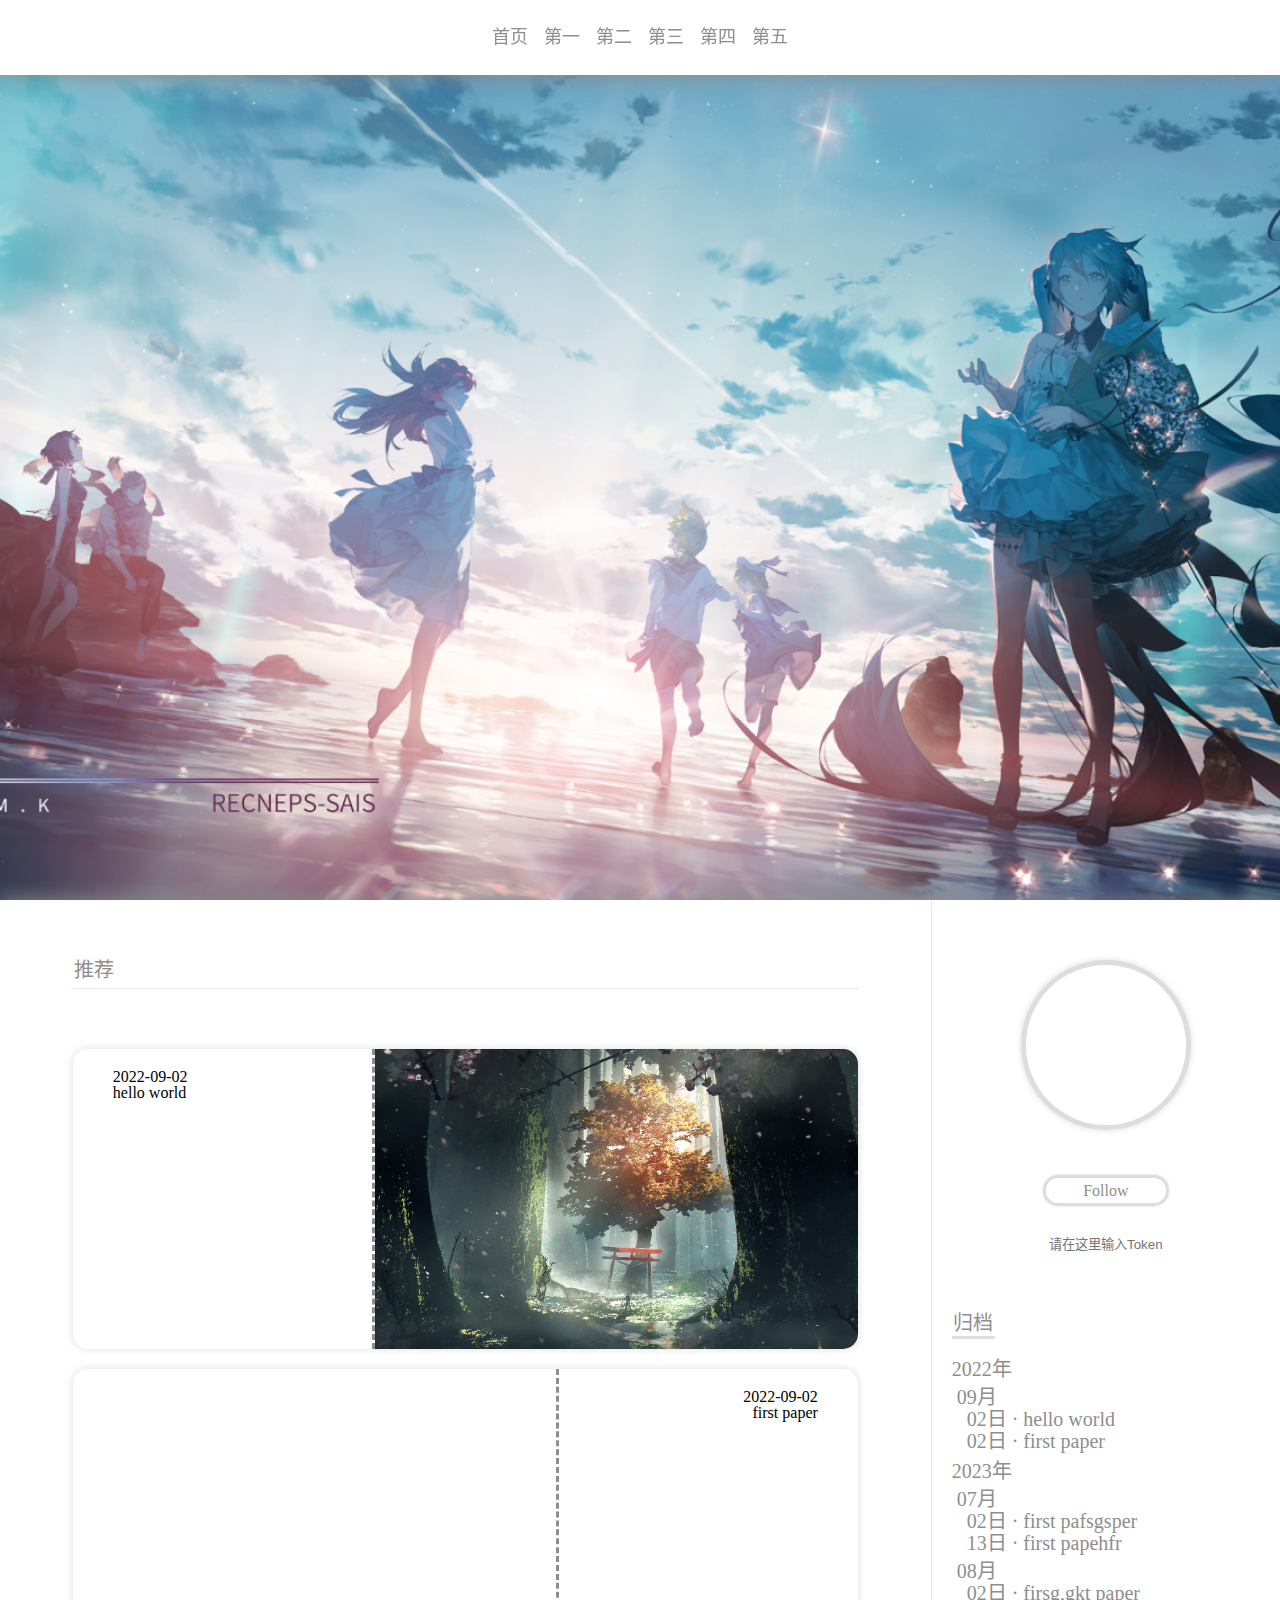
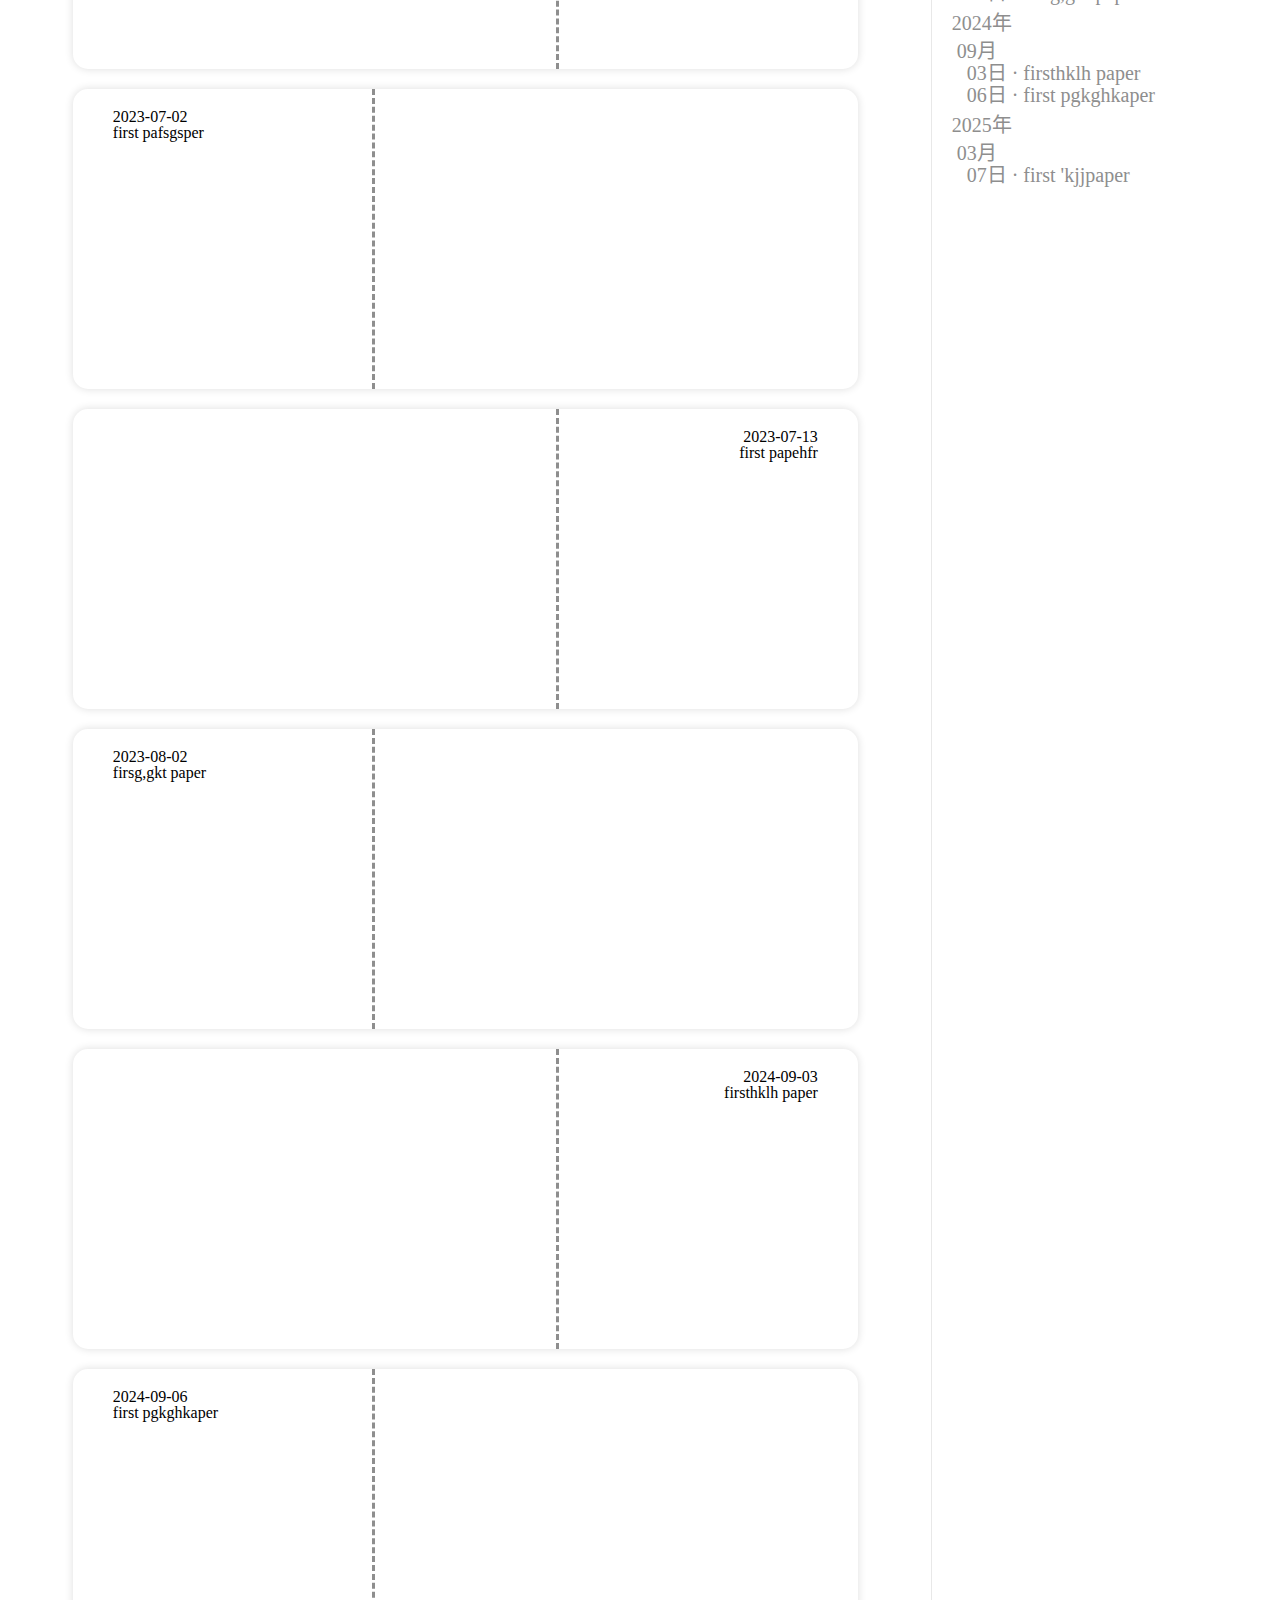
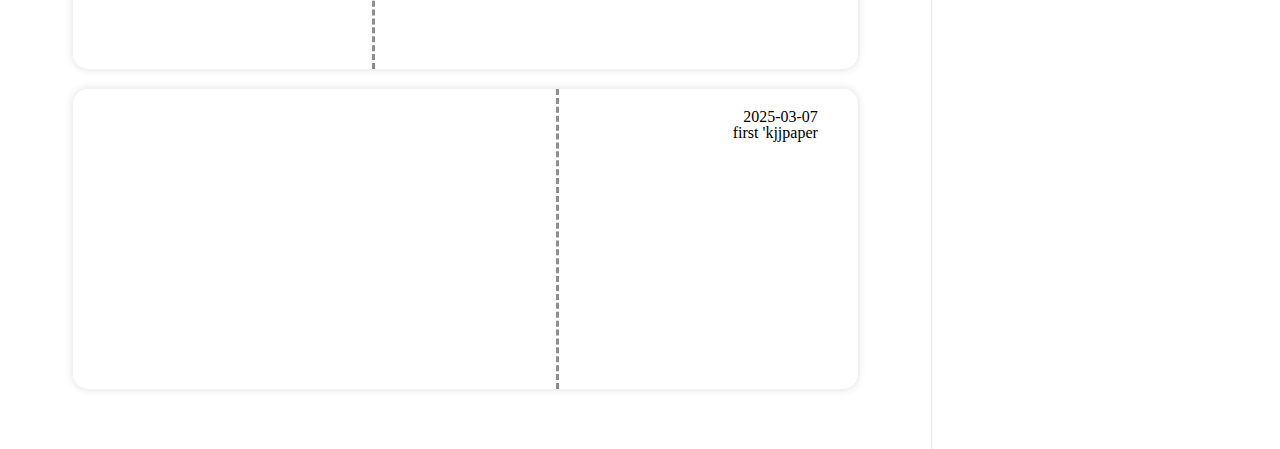
==== index.html @ 1058b824 "实现首页基础功能" ====
<!DOCTYPE html>
<html lang="zh-cn">
<head>
    <meta charset="UTF-8">
    <meta http-equiv="X-UA-Compatible" content="IE=edge">
    <meta name="viewport" content="width=device-width, initial-scale=1.0">
    <title></title>
    <script src="./js/vue.js" type="text/javascript" charset="utf-8"></script>
    <!-- <script src="./paper/index.json" type="text/javascript" charset="utf-8"></script> -->
    <!-- <script src="https://cdn.skypack.dev/-/@octokit/core@v4.0.5-DCTGyLHthf6deTvrXINL/dist=es2019,mode=raw/optimized/@octokit/core.js" type="text/javascript" charset="utf-8"></script> -->
    <script type="module" >
        import { Octokit, App } from "https://cdn.skypack.dev/octokit";
        // import indexJson from './paper/index.json';
    </script>
    <link rel="stylesheet" href="./css/index.css">
    <link rel="stylesheet" href="./css/reset.css">
    <script src="./js/index.js" type="text/javascript" charset="utf-8"></script>
</head>
<body>
    <header id="navigate">
        <!-- 导航栏 -->
        <nav id="nav-container">
            <ul id="nav-menu">
            </ul>
        </nav>
    </header>
    <div id="showcase">
    </div>
    <!-- <div id="app">{{ message }}</div> -->

    <!-- 需要一个显示最新的文章 -->
    <div id="primary">
        <div id="sidebar">
            <!-- 这边设置与博客相关 -->
            <div id="account">
                <div class="sidebar-avatar"></div>
                <div class="login"></div>
                <div class="follow">Follow</div>
                <input type="" class="token" placeholder="请在这里输入Token">
            </div>
            <!-- 需要一个归档功能 -->
            <div id="archive">
                <H4>归档</H4>
            </div>
        </div>
        <div id="main">
            <h4>推荐</h4>
            <!-- <div id="test"></div> -->
        </div>
        <!-- 需要每一篇一个div，其中包含头图、标题、摘要、发布时间、分类 -->
    </div>
</body>
<!-- <foot>
    <script src="./js/1.js" type="text/javascript" charset="utf-8"></script>
</foot> -->
</html>
---- css/index.css ----
#navigate{display:flex;justify-content:center;background-color:#fff;height:75px;width:100%;position:fixed;box-shadow:0 0 25px #898989;z-index:9999}#nav-container{height:100%}#nav-menu{display:flex;justify-content:center;height:100%}#nav-menu li{padding-left:8px;padding-right:8px}#nav-menu a{display:block;line-height:75px;text-decoration:none;color:#8e8e8e;font-size:18px}#showcase{width:100%;top:75px;background-image:url("../img/1.png");background-position:center;background-attachment:fixed;background-size:cover}#primary{display:flex;width:100%;flex-direction:row-reverse;position:relative;box-shadow:0 0 20px #898989}#sidebar{width:550px;border-left:1px #e8e8e8 solid;background-color:#fff;z-index:999}#account{display:flex;width:100%;padding-top:60px;padding-bottom:30px;flex-direction:column;align-items:center}#account .sidebar-avatar{width:160px;height:160px;border-radius:50%;border:5px #ddd solid;box-shadow:0 0 6px #ddd;background-size:cover}#account .token{margin:15px;width:200px;height:25px;padding-left:20px;padding-right:20px;text-align:center;border-radius:10px;border:none}#account .follow{margin-top:20px;margin-bottom:10px;width:120px;height:25px;text-align:center;line-height:25px;color:#8e8e8e;border:3px #ddd solid;border-radius:15px;box-shadow:0 0 3px #ddd}#account .login{height:25px;color:#8e8e8e;font-size:20px;line-height:25px;text-align:center}#test{height:2000px}#archive{width:auto;margin-left:20px;margin-right:20px}#archive h4{width:43px;height:23px;margin-top:10px;text-align:center;margin-bottom:20px;font-size:20px;color:#8e8e8e;border-bottom:3px #ddd solid}#archive .aYear{font-size:20px;color:#8e8e8e;margin-bottom:10px}#archive .aMonth{font-size:20px;margin-top:8px;padding-left:5px}#archive .aDay{margin-top:2px;padding-left:10px}#main{width:100%;height:100%;padding:60px;display:flex;align-items:center;flex-direction:column}#main h4{margin-bottom:40px;font-size:20px;color:#8e8e8e;text-align:left;width:785px;padding-bottom:8px;padding-left:3px;border-bottom:1px #e8e8e8 solid}#main .post{display:flex;height:300px;width:785px;border-radius:15px;box-shadow:0 0 8px #ddd;margin-top:20px}#main .post-thumb{width:485px;border-radius:15px 0 0 15px;background-position:center;background-size:cover}#main .post-content-wrap{width:300px;border-radius:0 15px 15px 0;text-align:right}#main .post-content{margin:20px 40px}#main .left{flex-direction:row}#main .left .post-content-wrap{border-left:3px #8e8e8e dashed}#main .right{flex-direction:row-reverse}#main .right .post-content{text-align:left}#main .right .post-content-wrap{border-radius:15px 0 0 15px;border-right:3px #8e8e8e dashed}#main .right .post-thumb{border-radius:0 15px 15px 0}/*# sourceMappingURL=./index.css.map */
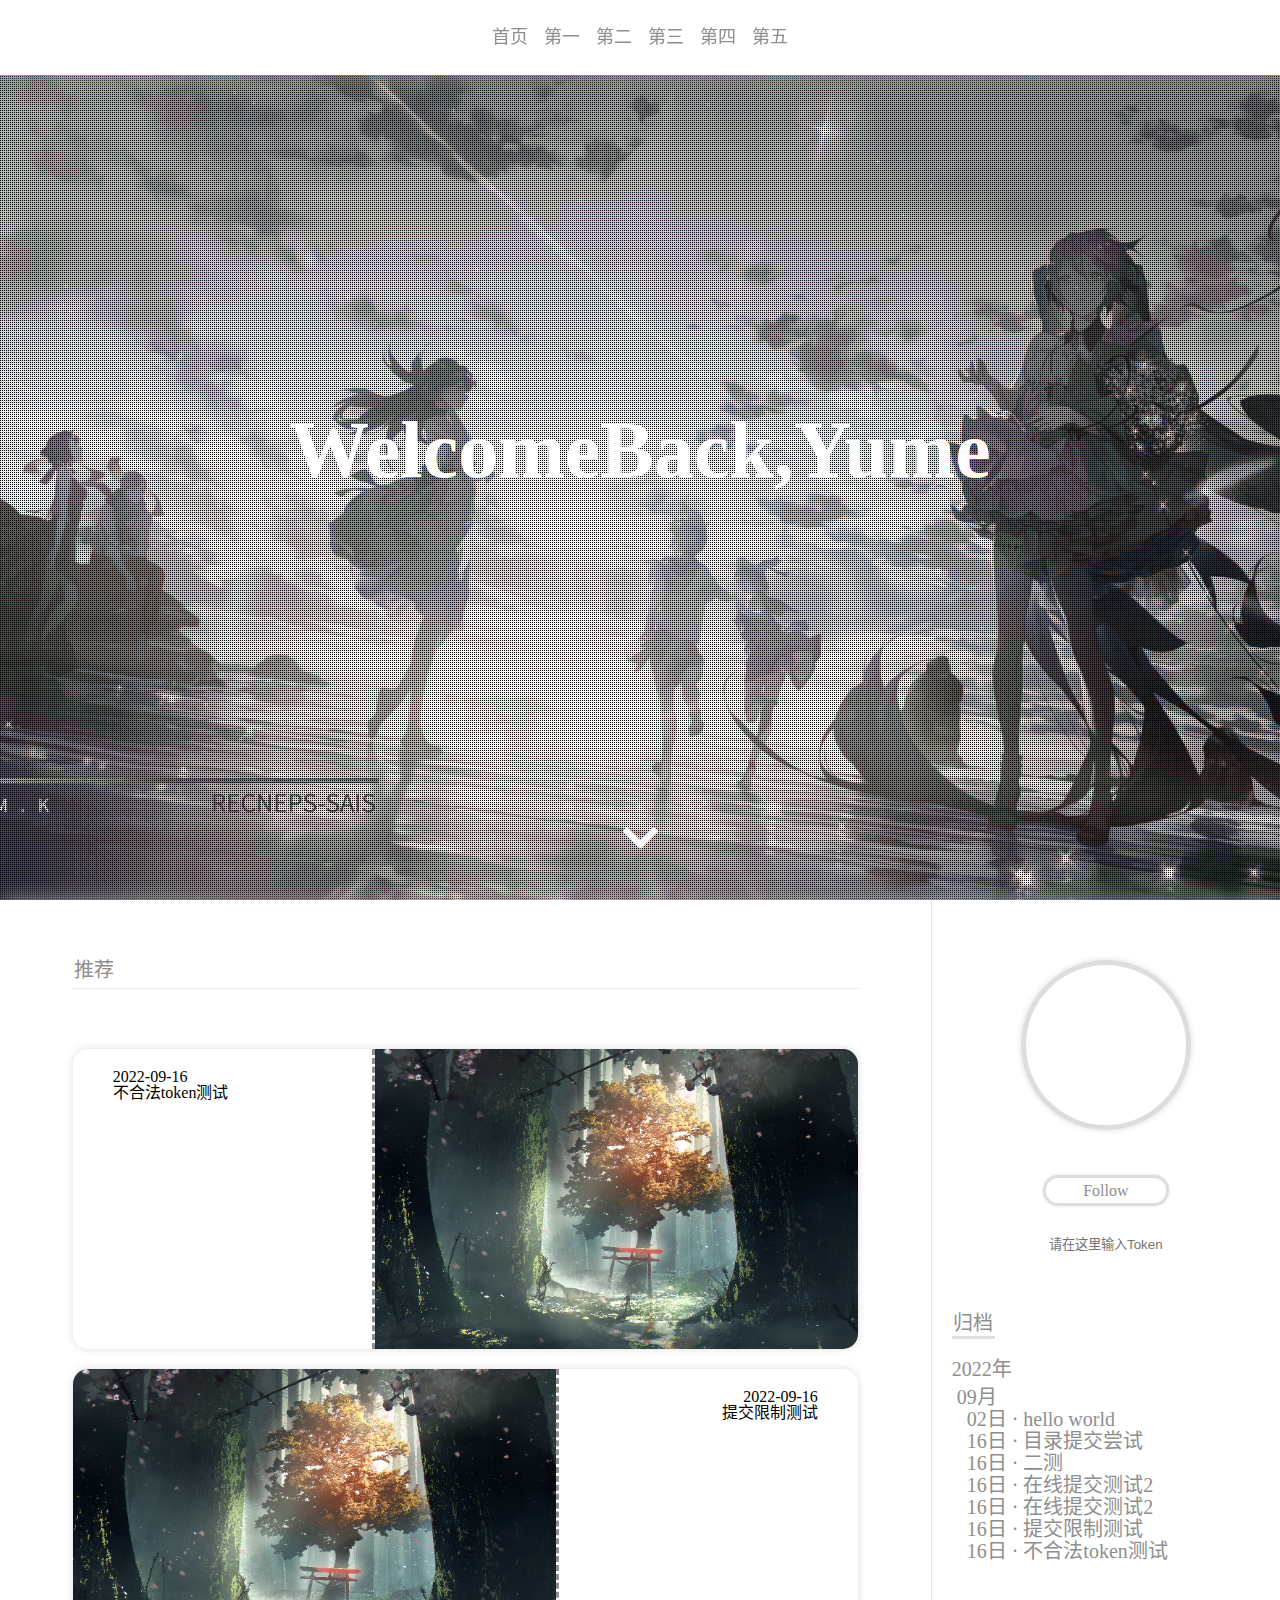
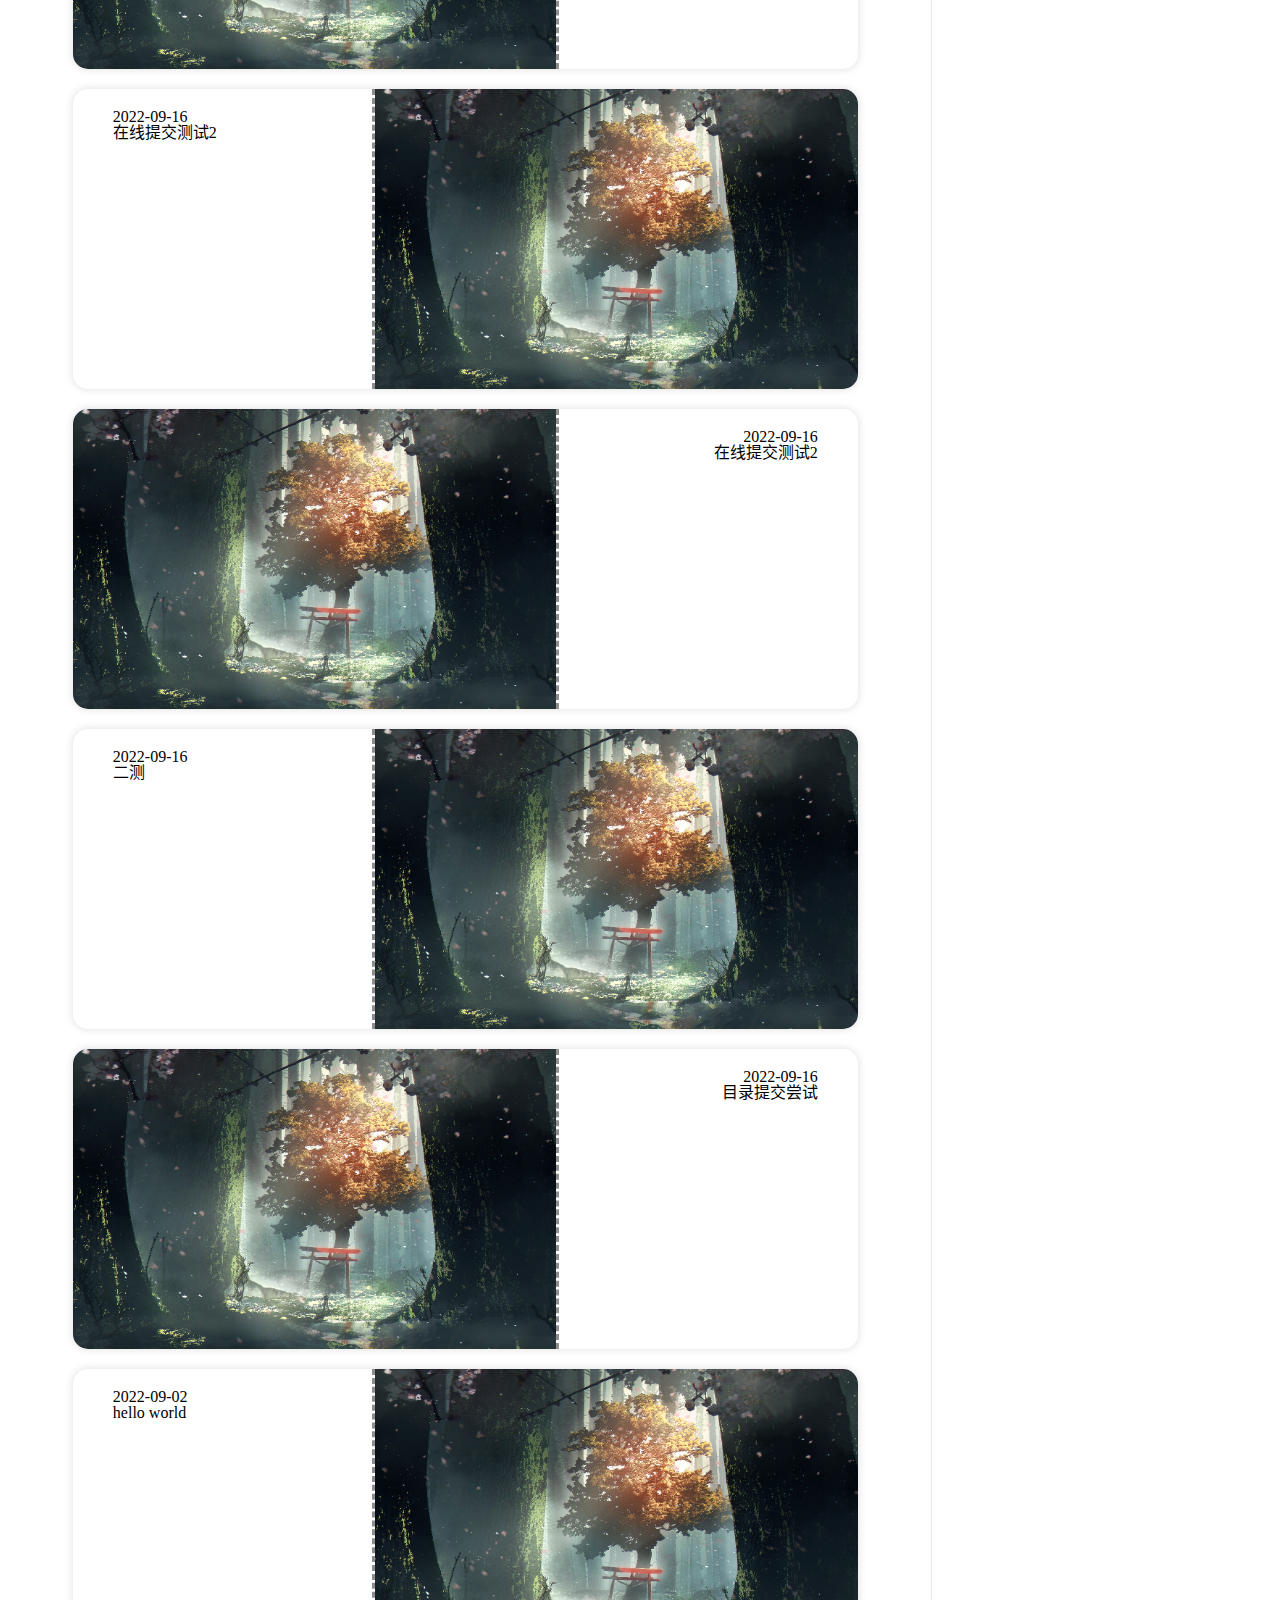
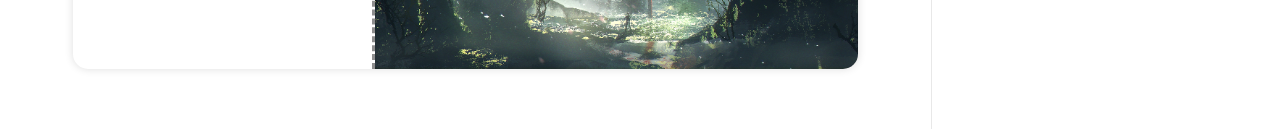
==== commit 3987236b: "对首页做出一些改动" ====
--- a/index.html
+++ b/index.html
@@ -8,10 +8,7 @@
     <script src="./js/vue.js" type="text/javascript" charset="utf-8"></script>
     <!-- <script src="./paper/index.json" type="text/javascript" charset="utf-8"></script> -->
     <!-- <script src="https://cdn.skypack.dev/-/@octokit/core@v4.0.5-DCTGyLHthf6deTvrXINL/dist=es2019,mode=raw/optimized/@octokit/core.js" type="text/javascript" charset="utf-8"></script> -->
-    <script type="module" >
-        import { Octokit, App } from "https://cdn.skypack.dev/octokit";
-        // import indexJson from './paper/index.json';
-    </script>
+    <link rel="stylesheet" href="./css/fa/css/all.min.css">
     <link rel="stylesheet" href="./css/index.css">
     <link rel="stylesheet" href="./css/reset.css">
     <script src="./js/index.js" type="text/javascript" charset="utf-8"></script>
@@ -25,6 +22,17 @@
         </nav>
     </header>
     <div id="showcase">
+        <div class="down">
+            <i class="fa fa-chevron-down"></i>
+        </div>
+        <div class="glass">
+            <div class="showcase-container">
+                <h1 id="welcome" data-text=""></h1>
+                <div id="info-container">
+
+                </div>
+            </div>
+        </div>
     </div>
     <!-- <div id="app">{{ message }}</div> -->
 
@@ -43,11 +51,13 @@
                 <H4>归档</H4>
             </div>
         </div>
-        <div id="main">
+        <div id="main-container">
             <h4>推荐</h4>
-            <!-- <div id="test"></div> -->
+            <div id="main">
+                <!-- <div id="test"></div> -->
+            </div>
+            <!-- 需要每一篇一个div，其中包含头图、标题、摘要、发布时间、分类 -->
         </div>
-        <!-- 需要每一篇一个div，其中包含头图、标题、摘要、发布时间、分类 -->
     </div>
 </body>
 <!-- <foot>
--- a/css/fa/css/all.min.css
+++ b/css/fa/css/all.min.css
@@ -0,0 +1,5 @@
+/*!
+ * Font Awesome Free 5.15.4 by @fontawesome - https://fontawesome.com
+ * License - https://fontawesome.com/license/free (Icons: CC BY 4.0, Fonts: SIL OFL 1.1, Code: MIT License)
+ */
+.fa,.fab,.fad,.fal,.far,.fas{-moz-osx-font-smoothing:grayscale;-webkit-font-smoothing:antialiased;display:inline-block;font-style:normal;font-variant:normal;text-rendering:auto;line-height:1}.fa-lg{font-size:1.33333em;line-height:.75em;vertical-align:-.0667em}.fa-xs{font-size:.75em}.fa-sm{font-size:.875em}.fa-1x{font-size:1em}.fa-2x{font-size:2em}.fa-3x{font-size:3em}.fa-4x{font-size:4em}.fa-5x{font-size:5em}.fa-6x{font-size:6em}.fa-7x{font-size:7em}.fa-8x{font-size:8em}.fa-9x{font-size:9em}.fa-10x{font-size:10em}.fa-fw{text-align:center;width:1.25em}.fa-ul{list-style-type:none;margin-left:2.5em;padding-left:0}.fa-ul>li{position:relative}.fa-li{left:-2em;position:absolute;text-align:center;width:2em;line-height:inherit}.fa-border{border:.08em solid #eee;border-radius:.1em;padding:.2em .25em .15em}.fa-pull-left{float:left}.fa-pull-right{float:right}.fa.fa-pull-left,.fab.fa-pull-left,.fal.fa-pull-left,.far.fa-pull-left,.fas.fa-pull-left{margin-right:.3em}.fa.fa-pull-right,.fab.fa-pull-right,.fal.fa-pull-right,.far.fa-pull-right,.fas.fa-pull-right{margin-left:.3em}.fa-spin{-webkit-animation:fa-spin 2s linear infinite;animation:fa-spin 2s linear infinite}.fa-pulse{-webkit-animation:fa-spin 1s steps(8) infinite;animation:fa-spin 1s steps(8) infinite}@-webkit-keyframes fa-spin{0%{-webkit-transform:rotate(0deg);transform:rotate(0deg)}to{-webkit-transform:rotate(1turn);transform:rotate(1turn)}}@keyframes fa-spin{0%{-webkit-transform:rotate(0deg);transform:rotate(0deg)}to{-webkit-transform:rotate(1turn);transform:rotate(1turn)}}.fa-rotate-90{-ms-filter:"progid:DXImageTransform.Microsoft.BasicImage(rotation=1)";-webkit-transform:rotate(90deg);transform:rotate(90deg)}.fa-rotate-180{-ms-filter:"progid:DXImageTransform.Microsoft.BasicImage(rotation=2)";-webkit-transform:rotate(180deg);transform:rotate(180deg)}.fa-rotate-270{-ms-filter:"progid:DXImageTransform.Microsoft.BasicImage(rotation=3)";-webkit-transform:rotate(270deg);transform:rotate(270deg)}.fa-flip-horizontal{-ms-filter:"progid:DXImageTransform.Microsoft.BasicImage(rotation=0, mirror=1)";-webkit-transform:scaleX(-1);transform:scaleX(-1)}.fa-flip-vertical{-webkit-transform:scaleY(-1);transform:scaleY(-1)}.fa-flip-both,.fa-flip-horizontal.fa-flip-vertical,.fa-flip-vertical{-ms-filter:"progid:DXImageTransform.Microsoft.BasicImage(rotation=2, mirror=1)"}.fa-flip-both,.fa-flip-horizontal.fa-flip-vertical{-webkit-transform:scale(-1);transform:scale(-1)}:root .fa-flip-both,:root .fa-flip-horizontal,:root .fa-flip-vertical,:root .fa-rotate-90,:root .fa-rotate-180,:root .fa-rotate-270{-webkit-filter:none;filter:none}.fa-stack{display:inline-block;height:2em;line-height:2em;position:relative;vertical-align:middle;width:2.5em}.fa-stack-1x,.fa-stack-2x{left:0;position:absolute;text-align:center;width:100%}.fa-stack-1x{line-height:inherit}.fa-stack-2x{font-size:2em}.fa-inverse{color:#fff}.fa-500px:before{content:"\f26e"}.fa-accessible-icon:before{content:"\f368"}.fa-accusoft:before{content:"\f369"}.fa-acquisitions-incorporated:before{content:"\f6af"}.fa-ad:before{content:"\f641"}.fa-address-book:before{content:"\f2b9"}.fa-address-card:before{content:"\f2bb"}.fa-adjust:before{content:"\f042"}.fa-adn:before{content:"\f170"}.fa-adversal:before{content:"\f36a"}.fa-affiliatetheme:before{content:"\f36b"}.fa-air-freshener:before{content:"\f5d0"}.fa-airbnb:before{content:"\f834"}.fa-algolia:before{content:"\f36c"}.fa-align-center:before{content:"\f037"}.fa-align-justify:before{content:"\f039"}.fa-align-left:before{content:"\f036"}.fa-align-right:before{content:"\f038"}.fa-alipay:before{content:"\f642"}.fa-allergies:before{content:"\f461"}.fa-amazon:before{content:"\f270"}.fa-amazon-pay:before{content:"\f42c"}.fa-ambulance:before{content:"\f0f9"}.fa-american-sign-language-interpreting:before{content:"\f2a3"}.fa-amilia:before{content:"\f36d"}.fa-anchor:before{content:"\f13d"}.fa-android:before{content:"\f17b"}.fa-angellist:before{content:"\f209"}.fa-angle-double-down:before{content:"\f103"}.fa-angle-double-left:before{content:"\f100"}.fa-angle-double-right:before{content:"\f101"}.fa-angle-double-up:before{content:"\f102"}.fa-angle-down:before{content:"\f107"}.fa-angle-left:before{content:"\f104"}.fa-angle-right:before{content:"\f105"}.fa-angle-up:before{content:"\f106"}.fa-angry:before{content:"\f556"}.fa-angrycreative:before{content:"\f36e"}.fa-angular:before{content:"\f420"}.fa-ankh:before{content:"\f644"}.fa-app-store:before{content:"\f36f"}.fa-app-store-ios:before{content:"\f370"}.fa-apper:before{content:"\f371"}.fa-apple:before{content:"\f179"}.fa-apple-alt:before{content:"\f5d1"}.fa-apple-pay:before{content:"\f415"}.fa-archive:before{content:"\f187"}.fa-archway:before{content:"\f557"}.fa-arrow-alt-circle-down:before{content:"\f358"}.fa-arrow-alt-circle-left:before{content:"\f359"}.fa-arrow-alt-circle-right:before{content:"\f35a"}.fa-arrow-alt-circle-up:before{content:"\f35b"}.fa-arrow-circle-down:before{content:"\f0ab"}.fa-arrow-circle-left:before{content:"\f0a8"}.fa-arrow-circle-right:before{content:"\f0a9"}.fa-arrow-circle-up:before{content:"\f0aa"}.fa-arrow-down:before{content:"\f063"}.fa-arrow-left:before{content:"\f060"}.fa-arrow-right:before{content:"\f061"}.fa-arrow-up:before{content:"\f062"}.fa-arrows-alt:before{content:"\f0b2"}.fa-arrows-alt-h:before{content:"\f337"}.fa-arrows-alt-v:before{content:"\f338"}.fa-artstation:before{content:"\f77a"}.fa-assistive-listening-systems:before{content:"\f2a2"}.fa-asterisk:before{content:"\f069"}.fa-asymmetrik:before{content:"\f372"}.fa-at:before{content:"\f1fa"}.fa-atlas:before{content:"\f558"}.fa-atlassian:before{content:"\f77b"}.fa-atom:before{content:"\f5d2"}.fa-audible:before{content:"\f373"}.fa-audio-description:before{content:"\f29e"}.fa-autoprefixer:before{content:"\f41c"}.fa-avianex:before{content:"\f374"}.fa-aviato:before{content:"\f421"}.fa-award:before{content:"\f559"}.fa-aws:before{content:"\f375"}.fa-baby:before{content:"\f77c"}.fa-baby-carriage:before{content:"\f77d"}.fa-backspace:before{content:"\f55a"}.fa-backward:before{content:"\f04a"}.fa-bacon:before{content:"\f7e5"}.fa-bacteria:before{content:"\e059"}.fa-bacterium:before{content:"\e05a"}.fa-bahai:before{content:"\f666"}.fa-balance-scale:before{content:"\f24e"}.fa-balance-scale-left:before{content:"\f515"}.fa-balance-scale-right:before{content:"\f516"}.fa-ban:before{content:"\f05e"}.fa-band-aid:before{content:"\f462"}.fa-bandcamp:before{content:"\f2d5"}.fa-barcode:before{content:"\f02a"}.fa-bars:before{content:"\f0c9"}.fa-baseball-ball:before{content:"\f433"}.fa-basketball-ball:before{content:"\f434"}.fa-bath:before{content:"\f2cd"}.fa-battery-empty:before{content:"\f244"}.fa-battery-full:before{content:"\f240"}.fa-battery-half:before{content:"\f242"}.fa-battery-quarter:before{content:"\f243"}.fa-battery-three-quarters:before{content:"\f241"}.fa-battle-net:before{content:"\f835"}.fa-bed:before{content:"\f236"}.fa-beer:before{content:"\f0fc"}.fa-behance:before{content:"\f1b4"}.fa-behance-square:before{content:"\f1b5"}.fa-bell:before{content:"\f0f3"}.fa-bell-slash:before{content:"\f1f6"}.fa-bezier-curve:before{content:"\f55b"}.fa-bible:before{content:"\f647"}.fa-bicycle:before{content:"\f206"}.fa-biking:before{content:"\f84a"}.fa-bimobject:before{content:"\f378"}.fa-binoculars:before{content:"\f1e5"}.fa-biohazard:before{content:"\f780"}.fa-birthday-cake:before{content:"\f1fd"}.fa-bitbucket:before{content:"\f171"}.fa-bitcoin:before{content:"\f379"}.fa-bity:before{content:"\f37a"}.fa-black-tie:before{content:"\f27e"}.fa-blackberry:before{content:"\f37b"}.fa-blender:before{content:"\f517"}.fa-blender-phone:before{content:"\f6b6"}.fa-blind:before{content:"\f29d"}.fa-blog:before{content:"\f781"}.fa-blogger:before{content:"\f37c"}.fa-blogger-b:before{content:"\f37d"}.fa-bluetooth:before{content:"\f293"}.fa-bluetooth-b:before{content:"\f294"}.fa-bold:before{content:"\f032"}.fa-bolt:before{content:"\f0e7"}.fa-bomb:before{content:"\f1e2"}.fa-bone:before{content:"\f5d7"}.fa-bong:before{content:"\f55c"}.fa-book:before{content:"\f02d"}.fa-book-dead:before{content:"\f6b7"}.fa-book-medical:before{content:"\f7e6"}.fa-book-open:before{content:"\f518"}.fa-book-reader:before{content:"\f5da"}.fa-bookmark:before{content:"\f02e"}.fa-bootstrap:before{content:"\f836"}.fa-border-all:before{content:"\f84c"}.fa-border-none:before{content:"\f850"}.fa-border-style:before{content:"\f853"}.fa-bowling-ball:before{content:"\f436"}.fa-box:before{content:"\f466"}.fa-box-open:before{content:"\f49e"}.fa-box-tissue:before{content:"\e05b"}.fa-boxes:before{content:"\f468"}.fa-braille:before{content:"\f2a1"}.fa-brain:before{content:"\f5dc"}.fa-bread-slice:before{content:"\f7ec"}.fa-briefcase:before{content:"\f0b1"}.fa-briefcase-medical:before{content:"\f469"}.fa-broadcast-tower:before{content:"\f519"}.fa-broom:before{content:"\f51a"}.fa-brush:before{content:"\f55d"}.fa-btc:before{content:"\f15a"}.fa-buffer:before{content:"\f837"}.fa-bug:before{content:"\f188"}.fa-building:before{content:"\f1ad"}.fa-bullhorn:before{content:"\f0a1"}.fa-bullseye:before{content:"\f140"}.fa-burn:before{content:"\f46a"}.fa-buromobelexperte:before{content:"\f37f"}.fa-bus:before{content:"\f207"}.fa-bus-alt:before{content:"\f55e"}.fa-business-time:before{content:"\f64a"}.fa-buy-n-large:before{content:"\f8a6"}.fa-buysellads:before{content:"\f20d"}.fa-calculator:before{content:"\f1ec"}.fa-calendar:before{content:"\f133"}.fa-calendar-alt:before{content:"\f073"}.fa-calendar-check:before{content:"\f274"}.fa-calendar-day:before{content:"\f783"}.fa-calendar-minus:before{content:"\f272"}.fa-calendar-plus:before{content:"\f271"}.fa-calendar-times:before{content:"\f273"}.fa-calendar-week:before{content:"\f784"}.fa-camera:before{content:"\f030"}.fa-camera-retro:before{content:"\f083"}.fa-campground:before{content:"\f6bb"}.fa-canadian-maple-leaf:before{content:"\f785"}.fa-candy-cane:before{content:"\f786"}.fa-cannabis:before{content:"\f55f"}.fa-capsules:before{content:"\f46b"}.fa-car:before{content:"\f1b9"}.fa-car-alt:before{content:"\f5de"}.fa-car-battery:before{content:"\f5df"}.fa-car-crash:before{content:"\f5e1"}.fa-car-side:before{content:"\f5e4"}.fa-caravan:before{content:"\f8ff"}.fa-caret-down:before{content:"\f0d7"}.fa-caret-left:before{content:"\f0d9"}.fa-caret-right:before{content:"\f0da"}.fa-caret-square-down:before{content:"\f150"}.fa-caret-square-left:before{content:"\f191"}.fa-caret-square-right:before{content:"\f152"}.fa-caret-square-up:before{content:"\f151"}.fa-caret-up:before{content:"\f0d8"}.fa-carrot:before{content:"\f787"}.fa-cart-arrow-down:before{content:"\f218"}.fa-cart-plus:before{content:"\f217"}.fa-cash-register:before{content:"\f788"}.fa-cat:before{content:"\f6be"}.fa-cc-amazon-pay:before{content:"\f42d"}.fa-cc-amex:before{content:"\f1f3"}.fa-cc-apple-pay:before{content:"\f416"}.fa-cc-diners-club:before{content:"\f24c"}.fa-cc-discover:before{content:"\f1f2"}.fa-cc-jcb:before{content:"\f24b"}.fa-cc-mastercard:before{content:"\f1f1"}.fa-cc-paypal:before{content:"\f1f4"}.fa-cc-stripe:before{content:"\f1f5"}.fa-cc-visa:before{content:"\f1f0"}.fa-centercode:before{content:"\f380"}.fa-centos:before{content:"\f789"}.fa-certificate:before{content:"\f0a3"}.fa-chair:before{content:"\f6c0"}.fa-chalkboard:before{content:"\f51b"}.fa-chalkboard-teacher:before{content:"\f51c"}.fa-charging-station:before{content:"\f5e7"}.fa-chart-area:before{content:"\f1fe"}.fa-chart-bar:before{content:"\f080"}.fa-chart-line:before{content:"\f201"}.fa-chart-pie:before{content:"\f200"}.fa-check:before{content:"\f00c"}.fa-check-circle:before{content:"\f058"}.fa-check-double:before{content:"\f560"}.fa-check-square:before{content:"\f14a"}.fa-cheese:before{content:"\f7ef"}.fa-chess:before{content:"\f439"}.fa-chess-bishop:before{content:"\f43a"}.fa-chess-board:before{content:"\f43c"}.fa-chess-king:before{content:"\f43f"}.fa-chess-knight:before{content:"\f441"}.fa-chess-pawn:before{content:"\f443"}.fa-chess-queen:before{content:"\f445"}.fa-chess-rook:before{content:"\f447"}.fa-chevron-circle-down:before{content:"\f13a"}.fa-chevron-circle-left:before{content:"\f137"}.fa-chevron-circle-right:before{content:"\f138"}.fa-chevron-circle-up:before{content:"\f139"}.fa-chevron-down:before{content:"\f078"}.fa-chevron-left:before{content:"\f053"}.fa-chevron-right:before{content:"\f054"}.fa-chevron-up:before{content:"\f077"}.fa-child:before{content:"\f1ae"}.fa-chrome:before{content:"\f268"}.fa-chromecast:before{content:"\f838"}.fa-church:before{content:"\f51d"}.fa-circle:before{content:"\f111"}.fa-circle-notch:before{content:"\f1ce"}.fa-city:before{content:"\f64f"}.fa-clinic-medical:before{content:"\f7f2"}.fa-clipboard:before{content:"\f328"}.fa-clipboard-check:before{content:"\f46c"}.fa-clipboard-list:before{content:"\f46d"}.fa-clock:before{content:"\f017"}.fa-clone:before{content:"\f24d"}.fa-closed-captioning:before{content:"\f20a"}.fa-cloud:before{content:"\f0c2"}.fa-cloud-download-alt:before{content:"\f381"}.fa-cloud-meatball:before{content:"\f73b"}.fa-cloud-moon:before{content:"\f6c3"}.fa-cloud-moon-rain:before{content:"\f73c"}.fa-cloud-rain:before{content:"\f73d"}.fa-cloud-showers-heavy:before{content:"\f740"}.fa-cloud-sun:before{content:"\f6c4"}.fa-cloud-sun-rain:before{content:"\f743"}.fa-cloud-upload-alt:before{content:"\f382"}.fa-cloudflare:before{content:"\e07d"}.fa-cloudscale:before{content:"\f383"}.fa-cloudsmith:before{content:"\f384"}.fa-cloudversify:before{content:"\f385"}.fa-cocktail:before{content:"\f561"}.fa-code:before{content:"\f121"}.fa-code-branch:before{content:"\f126"}.fa-codepen:before{content:"\f1cb"}.fa-codiepie:before{content:"\f284"}.fa-coffee:before{content:"\f0f4"}.fa-cog:before{content:"\f013"}.fa-cogs:before{content:"\f085"}.fa-coins:before{content:"\f51e"}.fa-columns:before{content:"\f0db"}.fa-comment:before{content:"\f075"}.fa-comment-alt:before{content:"\f27a"}.fa-comment-dollar:before{content:"\f651"}.fa-comment-dots:before{content:"\f4ad"}.fa-comment-medical:before{content:"\f7f5"}.fa-comment-slash:before{content:"\f4b3"}.fa-comments:before{content:"\f086"}.fa-comments-dollar:before{content:"\f653"}.fa-compact-disc:before{content:"\f51f"}.fa-compass:before{content:"\f14e"}.fa-compress:before{content:"\f066"}.fa-compress-alt:before{content:"\f422"}.fa-compress-arrows-alt:before{content:"\f78c"}.fa-concierge-bell:before{content:"\f562"}.fa-confluence:before{content:"\f78d"}.fa-connectdevelop:before{content:"\f20e"}.fa-contao:before{content:"\f26d"}.fa-cookie:before{content:"\f563"}.fa-cookie-bite:before{content:"\f564"}.fa-copy:before{content:"\f0c5"}.fa-copyright:before{content:"\f1f9"}.fa-cotton-bureau:before{content:"\f89e"}.fa-couch:before{content:"\f4b8"}.fa-cpanel:before{content:"\f388"}.fa-creative-commons:before{content:"\f25e"}.fa-creative-commons-by:before{content:"\f4e7"}.fa-creative-commons-nc:before{content:"\f4e8"}.fa-creative-commons-nc-eu:before{content:"\f4e9"}.fa-creative-commons-nc-jp:before{content:"\f4ea"}.fa-creative-commons-nd:before{content:"\f4eb"}.fa-creative-commons-pd:before{content:"\f4ec"}.fa-creative-commons-pd-alt:before{content:"\f4ed"}.fa-creative-commons-remix:before{content:"\f4ee"}.fa-creative-commons-sa:before{content:"\f4ef"}.fa-creative-commons-sampling:before{content:"\f4f0"}.fa-creative-commons-sampling-plus:before{content:"\f4f1"}.fa-creative-commons-share:before{content:"\f4f2"}.fa-creative-commons-zero:before{content:"\f4f3"}.fa-credit-card:before{content:"\f09d"}.fa-critical-role:before{content:"\f6c9"}.fa-crop:before{content:"\f125"}.fa-crop-alt:before{content:"\f565"}.fa-cross:before{content:"\f654"}.fa-crosshairs:before{content:"\f05b"}.fa-crow:before{content:"\f520"}.fa-crown:before{content:"\f521"}.fa-crutch:before{content:"\f7f7"}.fa-css3:before{content:"\f13c"}.fa-css3-alt:before{content:"\f38b"}.fa-cube:before{content:"\f1b2"}.fa-cubes:before{content:"\f1b3"}.fa-cut:before{content:"\f0c4"}.fa-cuttlefish:before{content:"\f38c"}.fa-d-and-d:before{content:"\f38d"}.fa-d-and-d-beyond:before{content:"\f6ca"}.fa-dailymotion:before{content:"\e052"}.fa-dashcube:before{content:"\f210"}.fa-database:before{content:"\f1c0"}.fa-deaf:before{content:"\f2a4"}.fa-deezer:before{content:"\e077"}.fa-delicious:before{content:"\f1a5"}.fa-democrat:before{content:"\f747"}.fa-deploydog:before{content:"\f38e"}.fa-deskpro:before{content:"\f38f"}.fa-desktop:before{content:"\f108"}.fa-dev:before{content:"\f6cc"}.fa-deviantart:before{content:"\f1bd"}.fa-dharmachakra:before{content:"\f655"}.fa-dhl:before{content:"\f790"}.fa-diagnoses:before{content:"\f470"}.fa-diaspora:before{content:"\f791"}.fa-dice:before{content:"\f522"}.fa-dice-d20:before{content:"\f6cf"}.fa-dice-d6:before{content:"\f6d1"}.fa-dice-five:before{content:"\f523"}.fa-dice-four:before{content:"\f524"}.fa-dice-one:before{content:"\f525"}.fa-dice-six:before{content:"\f526"}.fa-dice-three:before{content:"\f527"}.fa-dice-two:before{content:"\f528"}.fa-digg:before{content:"\f1a6"}.fa-digital-ocean:before{content:"\f391"}.fa-digital-tachograph:before{content:"\f566"}.fa-directions:before{content:"\f5eb"}.fa-discord:before{content:"\f392"}.fa-discourse:before{content:"\f393"}.fa-disease:before{content:"\f7fa"}.fa-divide:before{content:"\f529"}.fa-dizzy:before{content:"\f567"}.fa-dna:before{content:"\f471"}.fa-dochub:before{content:"\f394"}.fa-docker:before{content:"\f395"}.fa-dog:before{content:"\f6d3"}.fa-dollar-sign:before{content:"\f155"}.fa-dolly:before{content:"\f472"}.fa-dolly-flatbed:before{content:"\f474"}.fa-donate:before{content:"\f4b9"}.fa-door-closed:before{content:"\f52a"}.fa-door-open:before{content:"\f52b"}.fa-dot-circle:before{content:"\f192"}.fa-dove:before{content:"\f4ba"}.fa-download:before{content:"\f019"}.fa-draft2digital:before{content:"\f396"}.fa-drafting-compass:before{content:"\f568"}.fa-dragon:before{content:"\f6d5"}.fa-draw-polygon:before{content:"\f5ee"}.fa-dribbble:before{content:"\f17d"}.fa-dribbble-square:before{content:"\f397"}.fa-dropbox:before{content:"\f16b"}.fa-drum:before{content:"\f569"}.fa-drum-steelpan:before{content:"\f56a"}.fa-drumstick-bite:before{content:"\f6d7"}.fa-drupal:before{content:"\f1a9"}.fa-dumbbell:before{content:"\f44b"}.fa-dumpster:before{content:"\f793"}.fa-dumpster-fire:before{content:"\f794"}.fa-dungeon:before{content:"\f6d9"}.fa-dyalog:before{content:"\f399"}.fa-earlybirds:before{content:"\f39a"}.fa-ebay:before{content:"\f4f4"}.fa-edge:before{content:"\f282"}.fa-edge-legacy:before{content:"\e078"}.fa-edit:before{content:"\f044"}.fa-egg:before{content:"\f7fb"}.fa-eject:before{content:"\f052"}.fa-elementor:before{content:"\f430"}.fa-ellipsis-h:before{content:"\f141"}.fa-ellipsis-v:before{content:"\f142"}.fa-ello:before{content:"\f5f1"}.fa-ember:before{content:"\f423"}.fa-empire:before{content:"\f1d1"}.fa-envelope:before{content:"\f0e0"}.fa-envelope-open:before{content:"\f2b6"}.fa-envelope-open-text:before{content:"\f658"}.fa-envelope-square:before{content:"\f199"}.fa-envira:before{content:"\f299"}.fa-equals:before{content:"\f52c"}.fa-eraser:before{content:"\f12d"}.fa-erlang:before{content:"\f39d"}.fa-ethereum:before{content:"\f42e"}.fa-ethernet:before{content:"\f796"}.fa-etsy:before{content:"\f2d7"}.fa-euro-sign:before{content:"\f153"}.fa-evernote:before{content:"\f839"}.fa-exchange-alt:before{content:"\f362"}.fa-exclamation:before{content:"\f12a"}.fa-exclamation-circle:before{content:"\f06a"}.fa-exclamation-triangle:before{content:"\f071"}.fa-expand:before{content:"\f065"}.fa-expand-alt:before{content:"\f424"}.fa-expand-arrows-alt:before{content:"\f31e"}.fa-expeditedssl:before{content:"\f23e"}.fa-external-link-alt:before{content:"\f35d"}.fa-external-link-square-alt:before{content:"\f360"}.fa-eye:before{content:"\f06e"}.fa-eye-dropper:before{content:"\f1fb"}.fa-eye-slash:before{content:"\f070"}.fa-facebook:before{content:"\f09a"}.fa-facebook-f:before{content:"\f39e"}.fa-facebook-messenger:before{content:"\f39f"}.fa-facebook-square:before{content:"\f082"}.fa-fan:before{content:"\f863"}.fa-fantasy-flight-games:before{content:"\f6dc"}.fa-fast-backward:before{content:"\f049"}.fa-fast-forward:before{content:"\f050"}.fa-faucet:before{content:"\e005"}.fa-fax:before{content:"\f1ac"}.fa-feather:before{content:"\f52d"}.fa-feather-alt:before{content:"\f56b"}.fa-fedex:before{content:"\f797"}.fa-fedora:before{content:"\f798"}.fa-female:before{content:"\f182"}.fa-fighter-jet:before{content:"\f0fb"}.fa-figma:before{content:"\f799"}.fa-file:before{content:"\f15b"}.fa-file-alt:before{content:"\f15c"}.fa-file-archive:before{content:"\f1c6"}.fa-file-audio:before{content:"\f1c7"}.fa-file-code:before{content:"\f1c9"}.fa-file-contract:before{content:"\f56c"}.fa-file-csv:before{content:"\f6dd"}.fa-file-download:before{content:"\f56d"}.fa-file-excel:before{content:"\f1c3"}.fa-file-export:before{content:"\f56e"}.fa-file-image:before{content:"\f1c5"}.fa-file-import:before{content:"\f56f"}.fa-file-invoice:before{content:"\f570"}.fa-file-invoice-dollar:before{content:"\f571"}.fa-file-medical:before{content:"\f477"}.fa-file-medical-alt:before{content:"\f478"}.fa-file-pdf:before{content:"\f1c1"}.fa-file-powerpoint:before{content:"\f1c4"}.fa-file-prescription:before{content:"\f572"}.fa-file-signature:before{content:"\f573"}.fa-file-upload:before{content:"\f574"}.fa-file-video:before{content:"\f1c8"}.fa-file-word:before{content:"\f1c2"}.fa-fill:before{content:"\f575"}.fa-fill-drip:before{content:"\f576"}.fa-film:before{content:"\f008"}.fa-filter:before{content:"\f0b0"}.fa-fingerprint:before{content:"\f577"}.fa-fire:before{content:"\f06d"}.fa-fire-alt:before{content:"\f7e4"}.fa-fire-extinguisher:before{content:"\f134"}.fa-firefox:before{content:"\f269"}.fa-firefox-browser:before{content:"\e007"}.fa-first-aid:before{content:"\f479"}.fa-first-order:before{content:"\f2b0"}.fa-first-order-alt:before{content:"\f50a"}.fa-firstdraft:before{content:"\f3a1"}.fa-fish:before{content:"\f578"}.fa-fist-raised:before{content:"\f6de"}.fa-flag:before{content:"\f024"}.fa-flag-checkered:before{content:"\f11e"}.fa-flag-usa:before{content:"\f74d"}.fa-flask:before{content:"\f0c3"}.fa-flickr:before{content:"\f16e"}.fa-flipboard:before{content:"\f44d"}.fa-flushed:before{content:"\f579"}.fa-fly:before{content:"\f417"}.fa-folder:before{content:"\f07b"}.fa-folder-minus:before{content:"\f65d"}.fa-folder-open:before{content:"\f07c"}.fa-folder-plus:before{content:"\f65e"}.fa-font:before{content:"\f031"}.fa-font-awesome:before{content:"\f2b4"}.fa-font-awesome-alt:before{content:"\f35c"}.fa-font-awesome-flag:before{content:"\f425"}.fa-font-awesome-logo-full:before{content:"\f4e6"}.fa-fonticons:before{content:"\f280"}.fa-fonticons-fi:before{content:"\f3a2"}.fa-football-ball:before{content:"\f44e"}.fa-fort-awesome:before{content:"\f286"}.fa-fort-awesome-alt:before{content:"\f3a3"}.fa-forumbee:before{content:"\f211"}.fa-forward:before{content:"\f04e"}.fa-foursquare:before{content:"\f180"}.fa-free-code-camp:before{content:"\f2c5"}.fa-freebsd:before{content:"\f3a4"}.fa-frog:before{content:"\f52e"}.fa-frown:before{content:"\f119"}.fa-frown-open:before{content:"\f57a"}.fa-fulcrum:before{content:"\f50b"}.fa-funnel-dollar:before{content:"\f662"}.fa-futbol:before{content:"\f1e3"}.fa-galactic-republic:before{content:"\f50c"}.fa-galactic-senate:before{content:"\f50d"}.fa-gamepad:before{content:"\f11b"}.fa-gas-pump:before{content:"\f52f"}.fa-gavel:before{content:"\f0e3"}.fa-gem:before{content:"\f3a5"}.fa-genderless:before{content:"\f22d"}.fa-get-pocket:before{content:"\f265"}.fa-gg:before{content:"\f260"}.fa-gg-circle:before{content:"\f261"}.fa-ghost:before{content:"\f6e2"}.fa-gift:before{content:"\f06b"}.fa-gifts:before{content:"\f79c"}.fa-git:before{content:"\f1d3"}.fa-git-alt:before{content:"\f841"}.fa-git-square:before{content:"\f1d2"}.fa-github:before{content:"\f09b"}.fa-github-alt:before{content:"\f113"}.fa-github-square:before{content:"\f092"}.fa-gitkraken:before{content:"\f3a6"}.fa-gitlab:before{content:"\f296"}.fa-gitter:before{content:"\f426"}.fa-glass-cheers:before{content:"\f79f"}.fa-glass-martini:before{content:"\f000"}.fa-glass-martini-alt:before{content:"\f57b"}.fa-glass-whiskey:before{content:"\f7a0"}.fa-glasses:before{content:"\f530"}.fa-glide:before{content:"\f2a5"}.fa-glide-g:before{content:"\f2a6"}.fa-globe:before{content:"\f0ac"}.fa-globe-africa:before{content:"\f57c"}.fa-globe-americas:before{content:"\f57d"}.fa-globe-asia:before{content:"\f57e"}.fa-globe-europe:before{content:"\f7a2"}.fa-gofore:before{content:"\f3a7"}.fa-golf-ball:before{content:"\f450"}.fa-goodreads:before{content:"\f3a8"}.fa-goodreads-g:before{content:"\f3a9"}.fa-google:before{content:"\f1a0"}.fa-google-drive:before{content:"\f3aa"}.fa-google-pay:before{content:"\e079"}.fa-google-play:before{content:"\f3ab"}.fa-google-plus:before{content:"\f2b3"}.fa-google-plus-g:before{content:"\f0d5"}.fa-google-plus-square:before{content:"\f0d4"}.fa-google-wallet:before{content:"\f1ee"}.fa-gopuram:before{content:"\f664"}.fa-graduation-cap:before{content:"\f19d"}.fa-gratipay:before{content:"\f184"}.fa-grav:before{content:"\f2d6"}.fa-greater-than:before{content:"\f531"}.fa-greater-than-equal:before{content:"\f532"}.fa-grimace:before{content:"\f57f"}.fa-grin:before{content:"\f580"}.fa-grin-alt:before{content:"\f581"}.fa-grin-beam:before{content:"\f582"}.fa-grin-beam-sweat:before{content:"\f583"}.fa-grin-hearts:before{content:"\f584"}.fa-grin-squint:before{content:"\f585"}.fa-grin-squint-tears:before{content:"\f586"}.fa-grin-stars:before{content:"\f587"}.fa-grin-tears:before{content:"\f588"}.fa-grin-tongue:before{content:"\f589"}.fa-grin-tongue-squint:before{content:"\f58a"}.fa-grin-tongue-wink:before{content:"\f58b"}.fa-grin-wink:before{content:"\f58c"}.fa-grip-horizontal:before{content:"\f58d"}.fa-grip-lines:before{content:"\f7a4"}.fa-grip-lines-vertical:before{content:"\f7a5"}.fa-grip-vertical:before{content:"\f58e"}.fa-gripfire:before{content:"\f3ac"}.fa-grunt:before{content:"\f3ad"}.fa-guilded:before{content:"\e07e"}.fa-guitar:before{content:"\f7a6"}.fa-gulp:before{content:"\f3ae"}.fa-h-square:before{content:"\f0fd"}.fa-hacker-news:before{content:"\f1d4"}.fa-hacker-news-square:before{content:"\f3af"}.fa-hackerrank:before{content:"\f5f7"}.fa-hamburger:before{content:"\f805"}.fa-hammer:before{content:"\f6e3"}.fa-hamsa:before{content:"\f665"}.fa-hand-holding:before{content:"\f4bd"}.fa-hand-holding-heart:before{content:"\f4be"}.fa-hand-holding-medical:before{content:"\e05c"}.fa-hand-holding-usd:before{content:"\f4c0"}.fa-hand-holding-water:before{content:"\f4c1"}.fa-hand-lizard:before{content:"\f258"}.fa-hand-middle-finger:before{content:"\f806"}.fa-hand-paper:before{content:"\f256"}.fa-hand-peace:before{content:"\f25b"}.fa-hand-point-down:before{content:"\f0a7"}.fa-hand-point-left:before{content:"\f0a5"}.fa-hand-point-right:before{content:"\f0a4"}.fa-hand-point-up:before{content:"\f0a6"}.fa-hand-pointer:before{content:"\f25a"}.fa-hand-rock:before{content:"\f255"}.fa-hand-scissors:before{content:"\f257"}.fa-hand-sparkles:before{content:"\e05d"}.fa-hand-spock:before{content:"\f259"}.fa-hands:before{content:"\f4c2"}.fa-hands-helping:before{content:"\f4c4"}.fa-hands-wash:before{content:"\e05e"}.fa-handshake:before{content:"\f2b5"}.fa-handshake-alt-slash:before{content:"\e05f"}.fa-handshake-slash:before{content:"\e060"}.fa-hanukiah:before{content:"\f6e6"}.fa-hard-hat:before{content:"\f807"}.fa-hashtag:before{content:"\f292"}.fa-hat-cowboy:before{content:"\f8c0"}.fa-hat-cowboy-side:before{content:"\f8c1"}.fa-hat-wizard:before{content:"\f6e8"}.fa-hdd:before{content:"\f0a0"}.fa-head-side-cough:before{content:"\e061"}.fa-head-side-cough-slash:before{content:"\e062"}.fa-head-side-mask:before{content:"\e063"}.fa-head-side-virus:before{content:"\e064"}.fa-heading:before{content:"\f1dc"}.fa-headphones:before{content:"\f025"}.fa-headphones-alt:before{content:"\f58f"}.fa-headset:before{content:"\f590"}.fa-heart:before{content:"\f004"}.fa-heart-broken:before{content:"\f7a9"}.fa-heartbeat:before{content:"\f21e"}.fa-helicopter:before{content:"\f533"}.fa-highlighter:before{content:"\f591"}.fa-hiking:before{content:"\f6ec"}.fa-hippo:before{content:"\f6ed"}.fa-hips:before{content:"\f452"}.fa-hire-a-helper:before{content:"\f3b0"}.fa-history:before{content:"\f1da"}.fa-hive:before{content:"\e07f"}.fa-hockey-puck:before{content:"\f453"}.fa-holly-berry:before{content:"\f7aa"}.fa-home:before{content:"\f015"}.fa-hooli:before{content:"\f427"}.fa-hornbill:before{content:"\f592"}.fa-horse:before{content:"\f6f0"}.fa-horse-head:before{content:"\f7ab"}.fa-hospital:before{content:"\f0f8"}.fa-hospital-alt:before{content:"\f47d"}.fa-hospital-symbol:before{content:"\f47e"}.fa-hospital-user:before{content:"\f80d"}.fa-hot-tub:before{content:"\f593"}.fa-hotdog:before{content:"\f80f"}.fa-hotel:before{content:"\f594"}.fa-hotjar:before{content:"\f3b1"}.fa-hourglass:before{content:"\f254"}.fa-hourglass-end:before{content:"\f253"}.fa-hourglass-half:before{content:"\f252"}.fa-hourglass-start:before{content:"\f251"}.fa-house-damage:before{content:"\f6f1"}.fa-house-user:before{content:"\e065"}.fa-houzz:before{content:"\f27c"}.fa-hryvnia:before{content:"\f6f2"}.fa-html5:before{content:"\f13b"}.fa-hubspot:before{content:"\f3b2"}.fa-i-cursor:before{content:"\f246"}.fa-ice-cream:before{content:"\f810"}.fa-icicles:before{content:"\f7ad"}.fa-icons:before{content:"\f86d"}.fa-id-badge:before{content:"\f2c1"}.fa-id-card:before{content:"\f2c2"}.fa-id-card-alt:before{content:"\f47f"}.fa-ideal:before{content:"\e013"}.fa-igloo:before{content:"\f7ae"}.fa-image:before{content:"\f03e"}.fa-images:before{content:"\f302"}.fa-imdb:before{content:"\f2d8"}.fa-inbox:before{content:"\f01c"}.fa-indent:before{content:"\f03c"}.fa-industry:before{content:"\f275"}.fa-infinity:before{content:"\f534"}.fa-info:before{content:"\f129"}.fa-info-circle:before{content:"\f05a"}.fa-innosoft:before{content:"\e080"}.fa-instagram:before{content:"\f16d"}.fa-instagram-square:before{content:"\e055"}.fa-instalod:before{content:"\e081"}.fa-intercom:before{content:"\f7af"}.fa-internet-explorer:before{content:"\f26b"}.fa-invision:before{content:"\f7b0"}.fa-ioxhost:before{content:"\f208"}.fa-italic:before{content:"\f033"}.fa-itch-io:before{content:"\f83a"}.fa-itunes:before{content:"\f3b4"}.fa-itunes-note:before{content:"\f3b5"}.fa-java:before{content:"\f4e4"}.fa-jedi:before{content:"\f669"}.fa-jedi-order:before{content:"\f50e"}.fa-jenkins:before{content:"\f3b6"}.fa-jira:before{content:"\f7b1"}.fa-joget:before{content:"\f3b7"}.fa-joint:before{content:"\f595"}.fa-joomla:before{content:"\f1aa"}.fa-journal-whills:before{content:"\f66a"}.fa-js:before{content:"\f3b8"}.fa-js-square:before{content:"\f3b9"}.fa-jsfiddle:before{content:"\f1cc"}.fa-kaaba:before{content:"\f66b"}.fa-kaggle:before{content:"\f5fa"}.fa-key:before{content:"\f084"}.fa-keybase:before{content:"\f4f5"}.fa-keyboard:before{content:"\f11c"}.fa-keycdn:before{content:"\f3ba"}.fa-khanda:before{content:"\f66d"}.fa-kickstarter:before{content:"\f3bb"}.fa-kickstarter-k:before{content:"\f3bc"}.fa-kiss:before{content:"\f596"}.fa-kiss-beam:before{content:"\f597"}.fa-kiss-wink-heart:before{content:"\f598"}.fa-kiwi-bird:before{content:"\f535"}.fa-korvue:before{content:"\f42f"}.fa-landmark:before{content:"\f66f"}.fa-language:before{content:"\f1ab"}.fa-laptop:before{content:"\f109"}.fa-laptop-code:before{content:"\f5fc"}.fa-laptop-house:before{content:"\e066"}.fa-laptop-medical:before{content:"\f812"}.fa-laravel:before{content:"\f3bd"}.fa-lastfm:before{content:"\f202"}.fa-lastfm-square:before{content:"\f203"}.fa-laugh:before{content:"\f599"}.fa-laugh-beam:before{content:"\f59a"}.fa-laugh-squint:before{content:"\f59b"}.fa-laugh-wink:before{content:"\f59c"}.fa-layer-group:before{content:"\f5fd"}.fa-leaf:before{content:"\f06c"}.fa-leanpub:before{content:"\f212"}.fa-lemon:before{content:"\f094"}.fa-less:before{content:"\f41d"}.fa-less-than:before{content:"\f536"}.fa-less-than-equal:before{content:"\f537"}.fa-level-down-alt:before{content:"\f3be"}.fa-level-up-alt:before{content:"\f3bf"}.fa-life-ring:before{content:"\f1cd"}.fa-lightbulb:before{content:"\f0eb"}.fa-line:before{content:"\f3c0"}.fa-link:before{content:"\f0c1"}.fa-linkedin:before{content:"\f08c"}.fa-linkedin-in:before{content:"\f0e1"}.fa-linode:before{content:"\f2b8"}.fa-linux:before{content:"\f17c"}.fa-lira-sign:before{content:"\f195"}.fa-list:before{content:"\f03a"}.fa-list-alt:before{content:"\f022"}.fa-list-ol:before{content:"\f0cb"}.fa-list-ul:before{content:"\f0ca"}.fa-location-arrow:before{content:"\f124"}.fa-lock:before{content:"\f023"}.fa-lock-open:before{content:"\f3c1"}.fa-long-arrow-alt-down:before{content:"\f309"}.fa-long-arrow-alt-left:before{content:"\f30a"}.fa-long-arrow-alt-right:before{content:"\f30b"}.fa-long-arrow-alt-up:before{content:"\f30c"}.fa-low-vision:before{content:"\f2a8"}.fa-luggage-cart:before{content:"\f59d"}.fa-lungs:before{content:"\f604"}.fa-lungs-virus:before{content:"\e067"}.fa-lyft:before{content:"\f3c3"}.fa-magento:before{content:"\f3c4"}.fa-magic:before{content:"\f0d0"}.fa-magnet:before{content:"\f076"}.fa-mail-bulk:before{content:"\f674"}.fa-mailchimp:before{content:"\f59e"}.fa-male:before{content:"\f183"}.fa-mandalorian:before{content:"\f50f"}.fa-map:before{content:"\f279"}.fa-map-marked:before{content:"\f59f"}.fa-map-marked-alt:before{content:"\f5a0"}.fa-map-marker:before{content:"\f041"}.fa-map-marker-alt:before{content:"\f3c5"}.fa-map-pin:before{content:"\f276"}.fa-map-signs:before{content:"\f277"}.fa-markdown:before{content:"\f60f"}.fa-marker:before{content:"\f5a1"}.fa-mars:before{content:"\f222"}.fa-mars-double:before{content:"\f227"}.fa-mars-stroke:before{content:"\f229"}.fa-mars-stroke-h:before{content:"\f22b"}.fa-mars-stroke-v:before{content:"\f22a"}.fa-mask:before{content:"\f6fa"}.fa-mastodon:before{content:"\f4f6"}.fa-maxcdn:before{content:"\f136"}.fa-mdb:before{content:"\f8ca"}.fa-medal:before{content:"\f5a2"}.fa-medapps:before{content:"\f3c6"}.fa-medium:before{content:"\f23a"}.fa-medium-m:before{content:"\f3c7"}.fa-medkit:before{content:"\f0fa"}.fa-medrt:before{content:"\f3c8"}.fa-meetup:before{content:"\f2e0"}.fa-megaport:before{content:"\f5a3"}.fa-meh:before{content:"\f11a"}.fa-meh-blank:before{content:"\f5a4"}.fa-meh-rolling-eyes:before{content:"\f5a5"}.fa-memory:before{content:"\f538"}.fa-mendeley:before{content:"\f7b3"}.fa-menorah:before{content:"\f676"}.fa-mercury:before{content:"\f223"}.fa-meteor:before{content:"\f753"}.fa-microblog:before{content:"\e01a"}.fa-microchip:before{content:"\f2db"}.fa-microphone:before{content:"\f130"}.fa-microphone-alt:before{content:"\f3c9"}.fa-microphone-alt-slash:before{content:"\f539"}.fa-microphone-slash:before{content:"\f131"}.fa-microscope:before{content:"\f610"}.fa-microsoft:before{content:"\f3ca"}.fa-minus:before{content:"\f068"}.fa-minus-circle:before{content:"\f056"}.fa-minus-square:before{content:"\f146"}.fa-mitten:before{content:"\f7b5"}.fa-mix:before{content:"\f3cb"}.fa-mixcloud:before{content:"\f289"}.fa-mixer:before{content:"\e056"}.fa-mizuni:before{content:"\f3cc"}.fa-mobile:before{content:"\f10b"}.fa-mobile-alt:before{content:"\f3cd"}.fa-modx:before{content:"\f285"}.fa-monero:before{content:"\f3d0"}.fa-money-bill:before{content:"\f0d6"}.fa-money-bill-alt:before{content:"\f3d1"}.fa-money-bill-wave:before{content:"\f53a"}.fa-money-bill-wave-alt:before{content:"\f53b"}.fa-money-check:before{content:"\f53c"}.fa-money-check-alt:before{content:"\f53d"}.fa-monument:before{content:"\f5a6"}.fa-moon:before{content:"\f186"}.fa-mortar-pestle:before{content:"\f5a7"}.fa-mosque:before{content:"\f678"}.fa-motorcycle:before{content:"\f21c"}.fa-mountain:before{content:"\f6fc"}.fa-mouse:before{content:"\f8cc"}.fa-mouse-pointer:before{content:"\f245"}.fa-mug-hot:before{content:"\f7b6"}.fa-music:before{content:"\f001"}.fa-napster:before{content:"\f3d2"}.fa-neos:before{content:"\f612"}.fa-network-wired:before{content:"\f6ff"}.fa-neuter:before{content:"\f22c"}.fa-newspaper:before{content:"\f1ea"}.fa-nimblr:before{content:"\f5a8"}.fa-node:before{content:"\f419"}.fa-node-js:before{content:"\f3d3"}.fa-not-equal:before{content:"\f53e"}.fa-notes-medical:before{content:"\f481"}.fa-npm:before{content:"\f3d4"}.fa-ns8:before{content:"\f3d5"}.fa-nutritionix:before{content:"\f3d6"}.fa-object-group:before{content:"\f247"}.fa-object-ungroup:before{content:"\f248"}.fa-octopus-deploy:before{content:"\e082"}.fa-odnoklassniki:before{content:"\f263"}.fa-odnoklassniki-square:before{content:"\f264"}.fa-oil-can:before{content:"\f613"}.fa-old-republic:before{content:"\f510"}.fa-om:before{content:"\f679"}.fa-opencart:before{content:"\f23d"}.fa-openid:before{content:"\f19b"}.fa-opera:before{content:"\f26a"}.fa-optin-monster:before{content:"\f23c"}.fa-orcid:before{content:"\f8d2"}.fa-osi:before{content:"\f41a"}.fa-otter:before{content:"\f700"}.fa-outdent:before{content:"\f03b"}.fa-page4:before{content:"\f3d7"}.fa-pagelines:before{content:"\f18c"}.fa-pager:before{content:"\f815"}.fa-paint-brush:before{content:"\f1fc"}.fa-paint-roller:before{content:"\f5aa"}.fa-palette:before{content:"\f53f"}.fa-palfed:before{content:"\f3d8"}.fa-pallet:before{content:"\f482"}.fa-paper-plane:before{content:"\f1d8"}.fa-paperclip:before{content:"\f0c6"}.fa-parachute-box:before{content:"\f4cd"}.fa-paragraph:before{content:"\f1dd"}.fa-parking:before{content:"\f540"}.fa-passport:before{content:"\f5ab"}.fa-pastafarianism:before{content:"\f67b"}.fa-paste:before{content:"\f0ea"}.fa-patreon:before{content:"\f3d9"}.fa-pause:before{content:"\f04c"}.fa-pause-circle:before{content:"\f28b"}.fa-paw:before{content:"\f1b0"}.fa-paypal:before{content:"\f1ed"}.fa-peace:before{content:"\f67c"}.fa-pen:before{content:"\f304"}.fa-pen-alt:before{content:"\f305"}.fa-pen-fancy:before{content:"\f5ac"}.fa-pen-nib:before{content:"\f5ad"}.fa-pen-square:before{content:"\f14b"}.fa-pencil-alt:before{content:"\f303"}.fa-pencil-ruler:before{content:"\f5ae"}.fa-penny-arcade:before{content:"\f704"}.fa-people-arrows:before{content:"\e068"}.fa-people-carry:before{content:"\f4ce"}.fa-pepper-hot:before{content:"\f816"}.fa-perbyte:before{content:"\e083"}.fa-percent:before{content:"\f295"}.fa-percentage:before{content:"\f541"}.fa-periscope:before{content:"\f3da"}.fa-person-booth:before{content:"\f756"}.fa-phabricator:before{content:"\f3db"}.fa-phoenix-framework:before{content:"\f3dc"}.fa-phoenix-squadron:before{content:"\f511"}.fa-phone:before{content:"\f095"}.fa-phone-alt:before{content:"\f879"}.fa-phone-slash:before{content:"\f3dd"}.fa-phone-square:before{content:"\f098"}.fa-phone-square-alt:before{content:"\f87b"}.fa-phone-volume:before{content:"\f2a0"}.fa-photo-video:before{content:"\f87c"}.fa-php:before{content:"\f457"}.fa-pied-piper:before{content:"\f2ae"}.fa-pied-piper-alt:before{content:"\f1a8"}.fa-pied-piper-hat:before{content:"\f4e5"}.fa-pied-piper-pp:before{content:"\f1a7"}.fa-pied-piper-square:before{content:"\e01e"}.fa-piggy-bank:before{content:"\f4d3"}.fa-pills:before{content:"\f484"}.fa-pinterest:before{content:"\f0d2"}.fa-pinterest-p:before{content:"\f231"}.fa-pinterest-square:before{content:"\f0d3"}.fa-pizza-slice:before{content:"\f818"}.fa-place-of-worship:before{content:"\f67f"}.fa-plane:before{content:"\f072"}.fa-plane-arrival:before{content:"\f5af"}.fa-plane-departure:before{content:"\f5b0"}.fa-plane-slash:before{content:"\e069"}.fa-play:before{content:"\f04b"}.fa-play-circle:before{content:"\f144"}.fa-playstation:before{content:"\f3df"}.fa-plug:before{content:"\f1e6"}.fa-plus:before{content:"\f067"}.fa-plus-circle:before{content:"\f055"}.fa-plus-square:before{content:"\f0fe"}.fa-podcast:before{content:"\f2ce"}.fa-poll:before{content:"\f681"}.fa-poll-h:before{content:"\f682"}.fa-poo:before{content:"\f2fe"}.fa-poo-storm:before{content:"\f75a"}.fa-poop:before{content:"\f619"}.fa-portrait:before{content:"\f3e0"}.fa-pound-sign:before{content:"\f154"}.fa-power-off:before{content:"\f011"}.fa-pray:before{content:"\f683"}.fa-praying-hands:before{content:"\f684"}.fa-prescription:before{content:"\f5b1"}.fa-prescription-bottle:before{content:"\f485"}.fa-prescription-bottle-alt:before{content:"\f486"}.fa-print:before{content:"\f02f"}.fa-procedures:before{content:"\f487"}.fa-product-hunt:before{content:"\f288"}.fa-project-diagram:before{content:"\f542"}.fa-pump-medical:before{content:"\e06a"}.fa-pump-soap:before{content:"\e06b"}.fa-pushed:before{content:"\f3e1"}.fa-puzzle-piece:before{content:"\f12e"}.fa-python:before{content:"\f3e2"}.fa-qq:before{content:"\f1d6"}.fa-qrcode:before{content:"\f029"}.fa-question:before{content:"\f128"}.fa-question-circle:before{content:"\f059"}.fa-quidditch:before{content:"\f458"}.fa-quinscape:before{content:"\f459"}.fa-quora:before{content:"\f2c4"}.fa-quote-left:before{content:"\f10d"}.fa-quote-right:before{content:"\f10e"}.fa-quran:before{content:"\f687"}.fa-r-project:before{content:"\f4f7"}.fa-radiation:before{content:"\f7b9"}.fa-radiation-alt:before{content:"\f7ba"}.fa-rainbow:before{content:"\f75b"}.fa-random:before{content:"\f074"}.fa-raspberry-pi:before{content:"\f7bb"}.fa-ravelry:before{content:"\f2d9"}.fa-react:before{content:"\f41b"}.fa-reacteurope:before{content:"\f75d"}.fa-readme:before{content:"\f4d5"}.fa-rebel:before{content:"\f1d0"}.fa-receipt:before{content:"\f543"}.fa-record-vinyl:before{content:"\f8d9"}.fa-recycle:before{content:"\f1b8"}.fa-red-river:before{content:"\f3e3"}.fa-reddit:before{content:"\f1a1"}.fa-reddit-alien:before{content:"\f281"}.fa-reddit-square:before{content:"\f1a2"}.fa-redhat:before{content:"\f7bc"}.fa-redo:before{content:"\f01e"}.fa-redo-alt:before{content:"\f2f9"}.fa-registered:before{content:"\f25d"}.fa-remove-format:before{content:"\f87d"}.fa-renren:before{content:"\f18b"}.fa-reply:before{content:"\f3e5"}.fa-reply-all:before{content:"\f122"}.fa-replyd:before{content:"\f3e6"}.fa-republican:before{content:"\f75e"}.fa-researchgate:before{content:"\f4f8"}.fa-resolving:before{content:"\f3e7"}.fa-restroom:before{content:"\f7bd"}.fa-retweet:before{content:"\f079"}.fa-rev:before{content:"\f5b2"}.fa-ribbon:before{content:"\f4d6"}.fa-ring:before{content:"\f70b"}.fa-road:before{content:"\f018"}.fa-robot:before{content:"\f544"}.fa-rocket:before{content:"\f135"}.fa-rocketchat:before{content:"\f3e8"}.fa-rockrms:before{content:"\f3e9"}.fa-route:before{content:"\f4d7"}.fa-rss:before{content:"\f09e"}.fa-rss-square:before{content:"\f143"}.fa-ruble-sign:before{content:"\f158"}.fa-ruler:before{content:"\f545"}.fa-ruler-combined:before{content:"\f546"}.fa-ruler-horizontal:before{content:"\f547"}.fa-ruler-vertical:before{content:"\f548"}.fa-running:before{content:"\f70c"}.fa-rupee-sign:before{content:"\f156"}.fa-rust:before{content:"\e07a"}.fa-sad-cry:before{content:"\f5b3"}.fa-sad-tear:before{content:"\f5b4"}.fa-safari:before{content:"\f267"}.fa-salesforce:before{content:"\f83b"}.fa-sass:before{content:"\f41e"}.fa-satellite:before{content:"\f7bf"}.fa-satellite-dish:before{content:"\f7c0"}.fa-save:before{content:"\f0c7"}.fa-schlix:before{content:"\f3ea"}.fa-school:before{content:"\f549"}.fa-screwdriver:before{content:"\f54a"}.fa-scribd:before{content:"\f28a"}.fa-scroll:before{content:"\f70e"}.fa-sd-card:before{content:"\f7c2"}.fa-search:before{content:"\f002"}.fa-search-dollar:before{content:"\f688"}.fa-search-location:before{content:"\f689"}.fa-search-minus:before{content:"\f010"}.fa-search-plus:before{content:"\f00e"}.fa-searchengin:before{content:"\f3eb"}.fa-seedling:before{content:"\f4d8"}.fa-sellcast:before{content:"\f2da"}.fa-sellsy:before{content:"\f213"}.fa-server:before{content:"\f233"}.fa-servicestack:before{content:"\f3ec"}.fa-shapes:before{content:"\f61f"}.fa-share:before{content:"\f064"}.fa-share-alt:before{content:"\f1e0"}.fa-share-alt-square:before{content:"\f1e1"}.fa-share-square:before{content:"\f14d"}.fa-shekel-sign:before{content:"\f20b"}.fa-shield-alt:before{content:"\f3ed"}.fa-shield-virus:before{content:"\e06c"}.fa-ship:before{content:"\f21a"}.fa-shipping-fast:before{content:"\f48b"}.fa-shirtsinbulk:before{content:"\f214"}.fa-shoe-prints:before{content:"\f54b"}.fa-shopify:before{content:"\e057"}.fa-shopping-bag:before{content:"\f290"}.fa-shopping-basket:before{content:"\f291"}.fa-shopping-cart:before{content:"\f07a"}.fa-shopware:before{content:"\f5b5"}.fa-shower:before{content:"\f2cc"}.fa-shuttle-van:before{content:"\f5b6"}.fa-sign:before{content:"\f4d9"}.fa-sign-in-alt:before{content:"\f2f6"}.fa-sign-language:before{content:"\f2a7"}.fa-sign-out-alt:before{content:"\f2f5"}.fa-signal:before{content:"\f012"}.fa-signature:before{content:"\f5b7"}.fa-sim-card:before{content:"\f7c4"}.fa-simplybuilt:before{content:"\f215"}.fa-sink:before{content:"\e06d"}.fa-sistrix:before{content:"\f3ee"}.fa-sitemap:before{content:"\f0e8"}.fa-sith:before{content:"\f512"}.fa-skating:before{content:"\f7c5"}.fa-sketch:before{content:"\f7c6"}.fa-skiing:before{content:"\f7c9"}.fa-skiing-nordic:before{content:"\f7ca"}.fa-skull:before{content:"\f54c"}.fa-skull-crossbones:before{content:"\f714"}.fa-skyatlas:before{content:"\f216"}.fa-skype:before{content:"\f17e"}.fa-slack:before{content:"\f198"}.fa-slack-hash:before{content:"\f3ef"}.fa-slash:before{content:"\f715"}.fa-sleigh:before{content:"\f7cc"}.fa-sliders-h:before{content:"\f1de"}.fa-slideshare:before{content:"\f1e7"}.fa-smile:before{content:"\f118"}.fa-smile-beam:before{content:"\f5b8"}.fa-smile-wink:before{content:"\f4da"}.fa-smog:before{content:"\f75f"}.fa-smoking:before{content:"\f48d"}.fa-smoking-ban:before{content:"\f54d"}.fa-sms:before{content:"\f7cd"}.fa-snapchat:before{content:"\f2ab"}.fa-snapchat-ghost:before{content:"\f2ac"}.fa-snapchat-square:before{content:"\f2ad"}.fa-snowboarding:before{content:"\f7ce"}.fa-snowflake:before{content:"\f2dc"}.fa-snowman:before{content:"\f7d0"}.fa-snowplow:before{content:"\f7d2"}.fa-soap:before{content:"\e06e"}.fa-socks:before{content:"\f696"}.fa-solar-panel:before{content:"\f5ba"}.fa-sort:before{content:"\f0dc"}.fa-sort-alpha-down:before{content:"\f15d"}.fa-sort-alpha-down-alt:before{content:"\f881"}.fa-sort-alpha-up:before{content:"\f15e"}.fa-sort-alpha-up-alt:before{content:"\f882"}.fa-sort-amount-down:before{content:"\f160"}.fa-sort-amount-down-alt:before{content:"\f884"}.fa-sort-amount-up:before{content:"\f161"}.fa-sort-amount-up-alt:before{content:"\f885"}.fa-sort-down:before{content:"\f0dd"}.fa-sort-numeric-down:before{content:"\f162"}.fa-sort-numeric-down-alt:before{content:"\f886"}.fa-sort-numeric-up:before{content:"\f163"}.fa-sort-numeric-up-alt:before{content:"\f887"}.fa-sort-up:before{content:"\f0de"}.fa-soundcloud:before{content:"\f1be"}.fa-sourcetree:before{content:"\f7d3"}.fa-spa:before{content:"\f5bb"}.fa-space-shuttle:before{content:"\f197"}.fa-speakap:before{content:"\f3f3"}.fa-speaker-deck:before{content:"\f83c"}.fa-spell-check:before{content:"\f891"}.fa-spider:before{content:"\f717"}.fa-spinner:before{content:"\f110"}.fa-splotch:before{content:"\f5bc"}.fa-spotify:before{content:"\f1bc"}.fa-spray-can:before{content:"\f5bd"}.fa-square:before{content:"\f0c8"}.fa-square-full:before{content:"\f45c"}.fa-square-root-alt:before{content:"\f698"}.fa-squarespace:before{content:"\f5be"}.fa-stack-exchange:before{content:"\f18d"}.fa-stack-overflow:before{content:"\f16c"}.fa-stackpath:before{content:"\f842"}.fa-stamp:before{content:"\f5bf"}.fa-star:before{content:"\f005"}.fa-star-and-crescent:before{content:"\f699"}.fa-star-half:before{content:"\f089"}.fa-star-half-alt:before{content:"\f5c0"}.fa-star-of-david:before{content:"\f69a"}.fa-star-of-life:before{content:"\f621"}.fa-staylinked:before{content:"\f3f5"}.fa-steam:before{content:"\f1b6"}.fa-steam-square:before{content:"\f1b7"}.fa-steam-symbol:before{content:"\f3f6"}.fa-step-backward:before{content:"\f048"}.fa-step-forward:before{content:"\f051"}.fa-stethoscope:before{content:"\f0f1"}.fa-sticker-mule:before{content:"\f3f7"}.fa-sticky-note:before{content:"\f249"}.fa-stop:before{content:"\f04d"}.fa-stop-circle:before{content:"\f28d"}.fa-stopwatch:before{content:"\f2f2"}.fa-stopwatch-20:before{content:"\e06f"}.fa-store:before{content:"\f54e"}.fa-store-alt:before{content:"\f54f"}.fa-store-alt-slash:before{content:"\e070"}.fa-store-slash:before{content:"\e071"}.fa-strava:before{content:"\f428"}.fa-stream:before{content:"\f550"}.fa-street-view:before{content:"\f21d"}.fa-strikethrough:before{content:"\f0cc"}.fa-stripe:before{content:"\f429"}.fa-stripe-s:before{content:"\f42a"}.fa-stroopwafel:before{content:"\f551"}.fa-studiovinari:before{content:"\f3f8"}.fa-stumbleupon:before{content:"\f1a4"}.fa-stumbleupon-circle:before{content:"\f1a3"}.fa-subscript:before{content:"\f12c"}.fa-subway:before{content:"\f239"}.fa-suitcase:before{content:"\f0f2"}.fa-suitcase-rolling:before{content:"\f5c1"}.fa-sun:before{content:"\f185"}.fa-superpowers:before{content:"\f2dd"}.fa-superscript:before{content:"\f12b"}.fa-supple:before{content:"\f3f9"}.fa-surprise:before{content:"\f5c2"}.fa-suse:before{content:"\f7d6"}.fa-swatchbook:before{content:"\f5c3"}.fa-swift:before{content:"\f8e1"}.fa-swimmer:before{content:"\f5c4"}.fa-swimming-pool:before{content:"\f5c5"}.fa-symfony:before{content:"\f83d"}.fa-synagogue:before{content:"\f69b"}.fa-sync:before{content:"\f021"}.fa-sync-alt:before{content:"\f2f1"}.fa-syringe:before{content:"\f48e"}.fa-table:before{content:"\f0ce"}.fa-table-tennis:before{content:"\f45d"}.fa-tablet:before{content:"\f10a"}.fa-tablet-alt:before{content:"\f3fa"}.fa-tablets:before{content:"\f490"}.fa-tachometer-alt:before{content:"\f3fd"}.fa-tag:before{content:"\f02b"}.fa-tags:before{content:"\f02c"}.fa-tape:before{content:"\f4db"}.fa-tasks:before{content:"\f0ae"}.fa-taxi:before{content:"\f1ba"}.fa-teamspeak:before{content:"\f4f9"}.fa-teeth:before{content:"\f62e"}.fa-teeth-open:before{content:"\f62f"}.fa-telegram:before{content:"\f2c6"}.fa-telegram-plane:before{content:"\f3fe"}.fa-temperature-high:before{content:"\f769"}.fa-temperature-low:before{content:"\f76b"}.fa-tencent-weibo:before{content:"\f1d5"}.fa-tenge:before{content:"\f7d7"}.fa-terminal:before{content:"\f120"}.fa-text-height:before{content:"\f034"}.fa-text-width:before{content:"\f035"}.fa-th:before{content:"\f00a"}.fa-th-large:before{content:"\f009"}.fa-th-list:before{content:"\f00b"}.fa-the-red-yeti:before{content:"\f69d"}.fa-theater-masks:before{content:"\f630"}.fa-themeco:before{content:"\f5c6"}.fa-themeisle:before{content:"\f2b2"}.fa-thermometer:before{content:"\f491"}.fa-thermometer-empty:before{content:"\f2cb"}.fa-thermometer-full:before{content:"\f2c7"}.fa-thermometer-half:before{content:"\f2c9"}.fa-thermometer-quarter:before{content:"\f2ca"}.fa-thermometer-three-quarters:before{content:"\f2c8"}.fa-think-peaks:before{content:"\f731"}.fa-thumbs-down:before{content:"\f165"}.fa-thumbs-up:before{content:"\f164"}.fa-thumbtack:before{content:"\f08d"}.fa-ticket-alt:before{content:"\f3ff"}.fa-tiktok:before{content:"\e07b"}.fa-times:before{content:"\f00d"}.fa-times-circle:before{content:"\f057"}.fa-tint:before{content:"\f043"}.fa-tint-slash:before{content:"\f5c7"}.fa-tired:before{content:"\f5c8"}.fa-toggle-off:before{content:"\f204"}.fa-toggle-on:before{content:"\f205"}.fa-toilet:before{content:"\f7d8"}.fa-toilet-paper:before{content:"\f71e"}.fa-toilet-paper-slash:before{content:"\e072"}.fa-toolbox:before{content:"\f552"}.fa-tools:before{content:"\f7d9"}.fa-tooth:before{content:"\f5c9"}.fa-torah:before{content:"\f6a0"}.fa-torii-gate:before{content:"\f6a1"}.fa-tractor:before{content:"\f722"}.fa-trade-federation:before{content:"\f513"}.fa-trademark:before{content:"\f25c"}.fa-traffic-light:before{content:"\f637"}.fa-trailer:before{content:"\e041"}.fa-train:before{content:"\f238"}.fa-tram:before{content:"\f7da"}.fa-transgender:before{content:"\f224"}.fa-transgender-alt:before{content:"\f225"}.fa-trash:before{content:"\f1f8"}.fa-trash-alt:before{content:"\f2ed"}.fa-trash-restore:before{content:"\f829"}.fa-trash-restore-alt:before{content:"\f82a"}.fa-tree:before{content:"\f1bb"}.fa-trello:before{content:"\f181"}.fa-trophy:before{content:"\f091"}.fa-truck:before{content:"\f0d1"}.fa-truck-loading:before{content:"\f4de"}.fa-truck-monster:before{content:"\f63b"}.fa-truck-moving:before{content:"\f4df"}.fa-truck-pickup:before{content:"\f63c"}.fa-tshirt:before{content:"\f553"}.fa-tty:before{content:"\f1e4"}.fa-tumblr:before{content:"\f173"}.fa-tumblr-square:before{content:"\f174"}.fa-tv:before{content:"\f26c"}.fa-twitch:before{content:"\f1e8"}.fa-twitter:before{content:"\f099"}.fa-twitter-square:before{content:"\f081"}.fa-typo3:before{content:"\f42b"}.fa-uber:before{content:"\f402"}.fa-ubuntu:before{content:"\f7df"}.fa-uikit:before{content:"\f403"}.fa-umbraco:before{content:"\f8e8"}.fa-umbrella:before{content:"\f0e9"}.fa-umbrella-beach:before{content:"\f5ca"}.fa-uncharted:before{content:"\e084"}.fa-underline:before{content:"\f0cd"}.fa-undo:before{content:"\f0e2"}.fa-undo-alt:before{content:"\f2ea"}.fa-uniregistry:before{content:"\f404"}.fa-unity:before{content:"\e049"}.fa-universal-access:before{content:"\f29a"}.fa-university:before{content:"\f19c"}.fa-unlink:before{content:"\f127"}.fa-unlock:before{content:"\f09c"}.fa-unlock-alt:before{content:"\f13e"}.fa-unsplash:before{content:"\e07c"}.fa-untappd:before{content:"\f405"}.fa-upload:before{content:"\f093"}.fa-ups:before{content:"\f7e0"}.fa-usb:before{content:"\f287"}.fa-user:before{content:"\f007"}.fa-user-alt:before{content:"\f406"}.fa-user-alt-slash:before{content:"\f4fa"}.fa-user-astronaut:before{content:"\f4fb"}.fa-user-check:before{content:"\f4fc"}.fa-user-circle:before{content:"\f2bd"}.fa-user-clock:before{content:"\f4fd"}.fa-user-cog:before{content:"\f4fe"}.fa-user-edit:before{content:"\f4ff"}.fa-user-friends:before{content:"\f500"}.fa-user-graduate:before{content:"\f501"}.fa-user-injured:before{content:"\f728"}.fa-user-lock:before{content:"\f502"}.fa-user-md:before{content:"\f0f0"}.fa-user-minus:before{content:"\f503"}.fa-user-ninja:before{content:"\f504"}.fa-user-nurse:before{content:"\f82f"}.fa-user-plus:before{content:"\f234"}.fa-user-secret:before{content:"\f21b"}.fa-user-shield:before{content:"\f505"}.fa-user-slash:before{content:"\f506"}.fa-user-tag:before{content:"\f507"}.fa-user-tie:before{content:"\f508"}.fa-user-times:before{content:"\f235"}.fa-users:before{content:"\f0c0"}.fa-users-cog:before{content:"\f509"}.fa-users-slash:before{content:"\e073"}.fa-usps:before{content:"\f7e1"}.fa-ussunnah:before{content:"\f407"}.fa-utensil-spoon:before{content:"\f2e5"}.fa-utensils:before{content:"\f2e7"}.fa-vaadin:before{content:"\f408"}.fa-vector-square:before{content:"\f5cb"}.fa-venus:before{content:"\f221"}.fa-venus-double:before{content:"\f226"}.fa-venus-mars:before{content:"\f228"}.fa-vest:before{content:"\e085"}.fa-vest-patches:before{content:"\e086"}.fa-viacoin:before{content:"\f237"}.fa-viadeo:before{content:"\f2a9"}.fa-viadeo-square:before{content:"\f2aa"}.fa-vial:before{content:"\f492"}.fa-vials:before{content:"\f493"}.fa-viber:before{content:"\f409"}.fa-video:before{content:"\f03d"}.fa-video-slash:before{content:"\f4e2"}.fa-vihara:before{content:"\f6a7"}.fa-vimeo:before{content:"\f40a"}.fa-vimeo-square:before{content:"\f194"}.fa-vimeo-v:before{content:"\f27d"}.fa-vine:before{content:"\f1ca"}.fa-virus:before{content:"\e074"}.fa-virus-slash:before{content:"\e075"}.fa-viruses:before{content:"\e076"}.fa-vk:before{content:"\f189"}.fa-vnv:before{content:"\f40b"}.fa-voicemail:before{content:"\f897"}.fa-volleyball-ball:before{content:"\f45f"}.fa-volume-down:before{content:"\f027"}.fa-volume-mute:before{content:"\f6a9"}.fa-volume-off:before{content:"\f026"}.fa-volume-up:before{content:"\f028"}.fa-vote-yea:before{content:"\f772"}.fa-vr-cardboard:before{content:"\f729"}.fa-vuejs:before{content:"\f41f"}.fa-walking:before{content:"\f554"}.fa-wallet:before{content:"\f555"}.fa-warehouse:before{content:"\f494"}.fa-watchman-monitoring:before{content:"\e087"}.fa-water:before{content:"\f773"}.fa-wave-square:before{content:"\f83e"}.fa-waze:before{content:"\f83f"}.fa-weebly:before{content:"\f5cc"}.fa-weibo:before{content:"\f18a"}.fa-weight:before{content:"\f496"}.fa-weight-hanging:before{content:"\f5cd"}.fa-weixin:before{content:"\f1d7"}.fa-whatsapp:before{content:"\f232"}.fa-whatsapp-square:before{content:"\f40c"}.fa-wheelchair:before{content:"\f193"}.fa-whmcs:before{content:"\f40d"}.fa-wifi:before{content:"\f1eb"}.fa-wikipedia-w:before{content:"\f266"}.fa-wind:before{content:"\f72e"}.fa-window-close:before{content:"\f410"}.fa-window-maximize:before{content:"\f2d0"}.fa-window-minimize:before{content:"\f2d1"}.fa-window-restore:before{content:"\f2d2"}.fa-windows:before{content:"\f17a"}.fa-wine-bottle:before{content:"\f72f"}.fa-wine-glass:before{content:"\f4e3"}.fa-wine-glass-alt:before{content:"\f5ce"}.fa-wix:before{content:"\f5cf"}.fa-wizards-of-the-coast:before{content:"\f730"}.fa-wodu:before{content:"\e088"}.fa-wolf-pack-battalion:before{content:"\f514"}.fa-won-sign:before{content:"\f159"}.fa-wordpress:before{content:"\f19a"}.fa-wordpress-simple:before{content:"\f411"}.fa-wpbeginner:before{content:"\f297"}.fa-wpexplorer:before{content:"\f2de"}.fa-wpforms:before{content:"\f298"}.fa-wpressr:before{content:"\f3e4"}.fa-wrench:before{content:"\f0ad"}.fa-x-ray:before{content:"\f497"}.fa-xbox:before{content:"\f412"}.fa-xing:before{content:"\f168"}.fa-xing-square:before{content:"\f169"}.fa-y-combinator:before{content:"\f23b"}.fa-yahoo:before{content:"\f19e"}.fa-yammer:before{content:"\f840"}.fa-yandex:before{content:"\f413"}.fa-yandex-international:before{content:"\f414"}.fa-yarn:before{content:"\f7e3"}.fa-yelp:before{content:"\f1e9"}.fa-yen-sign:before{content:"\f157"}.fa-yin-yang:before{content:"\f6ad"}.fa-yoast:before{content:"\f2b1"}.fa-youtube:before{content:"\f167"}.fa-youtube-square:before{content:"\f431"}.fa-zhihu:before{content:"\f63f"}.sr-only{border:0;clip:rect(0,0,0,0);height:1px;margin:-1px;overflow:hidden;padding:0;position:absolute;width:1px}.sr-only-focusable:active,.sr-only-focusable:focus{clip:auto;height:auto;margin:0;overflow:visible;position:static;width:auto}@font-face{font-family:"Font Awesome 5 Brands";font-style:normal;font-weight:400;font-display:block;src:url(../webfonts/fa-brands-400.eot);src:url(../webfonts/fa-brands-400.eot?#iefix) format("embedded-opentype"),url(../webfonts/fa-brands-400.woff2) format("woff2"),url(../webfonts/fa-brands-400.woff) format("woff"),url(../webfonts/fa-brands-400.ttf) format("truetype"),url(../webfonts/fa-brands-400.svg#fontawesome) format("svg")}.fab{font-family:"Font Awesome 5 Brands"}@font-face{font-family:"Font Awesome 5 Free";font-style:normal;font-weight:400;font-display:block;src:url(../webfonts/fa-regular-400.eot);src:url(../webfonts/fa-regular-400.eot?#iefix) format("embedded-opentype"),url(../webfonts/fa-regular-400.woff2) format("woff2"),url(../webfonts/fa-regular-400.woff) format("woff"),url(../webfonts/fa-regular-400.ttf) format("truetype"),url(../webfonts/fa-regular-400.svg#fontawesome) format("svg")}.fab,.far{font-weight:400}@font-face{font-family:"Font Awesome 5 Free";font-style:normal;font-weight:900;font-display:block;src:url(../webfonts/fa-solid-900.eot);src:url(../webfonts/fa-solid-900.eot?#iefix) format("embedded-opentype"),url(../webfonts/fa-solid-900.woff2) format("woff2"),url(../webfonts/fa-solid-900.woff) format("woff"),url(../webfonts/fa-solid-900.ttf) format("truetype"),url(../webfonts/fa-solid-900.svg#fontawesome) format("svg")}.fa,.far,.fas{font-family:"Font Awesome 5 Free"}.fa,.fas{font-weight:900}--- a/css/index.css
+++ b/css/index.css
@@ -1 +1 @@
-#navigate{display:flex;justify-content:center;background-color:#fff;height:75px;width:100%;position:fixed;box-shadow:0 0 25px #898989;z-index:9999}#nav-container{height:100%}#nav-menu{display:flex;justify-content:center;height:100%}#nav-menu li{padding-left:8px;padding-right:8px}#nav-menu a{display:block;line-height:75px;text-decoration:none;color:#8e8e8e;font-size:18px}#showcase{width:100%;top:75px;background-image:url("../img/1.png");background-position:center;background-attachment:fixed;background-size:cover}#primary{display:flex;width:100%;flex-direction:row-reverse;position:relative;box-shadow:0 0 20px #898989}#sidebar{width:550px;border-left:1px #e8e8e8 solid;background-color:#fff;z-index:999}#account{display:flex;width:100%;padding-top:60px;padding-bottom:30px;flex-direction:column;align-items:center}#account .sidebar-avatar{width:160px;height:160px;border-radius:50%;border:5px #ddd solid;box-shadow:0 0 6px #ddd;background-size:cover}#account .token{margin:15px;width:200px;height:25px;padding-left:20px;padding-right:20px;text-align:center;border-radius:10px;border:none}#account .follow{margin-top:20px;margin-bottom:10px;width:120px;height:25px;text-align:center;line-height:25px;color:#8e8e8e;border:3px #ddd solid;border-radius:15px;box-shadow:0 0 3px #ddd}#account .login{height:25px;color:#8e8e8e;font-size:20px;line-height:25px;text-align:center}#test{height:2000px}#archive{width:auto;margin-left:20px;margin-right:20px}#archive h4{width:43px;height:23px;margin-top:10px;text-align:center;margin-bottom:20px;font-size:20px;color:#8e8e8e;border-bottom:3px #ddd solid}#archive .aYear{font-size:20px;color:#8e8e8e;margin-bottom:10px}#archive .aMonth{font-size:20px;margin-top:8px;padding-left:5px}#archive .aDay{margin-top:2px;padding-left:10px}#main{width:100%;height:100%;padding:60px;display:flex;align-items:center;flex-direction:column}#main h4{margin-bottom:40px;font-size:20px;color:#8e8e8e;text-align:left;width:785px;padding-bottom:8px;padding-left:3px;border-bottom:1px #e8e8e8 solid}#main .post{display:flex;height:300px;width:785px;border-radius:15px;box-shadow:0 0 8px #ddd;margin-top:20px}#main .post-thumb{width:485px;border-radius:15px 0 0 15px;background-position:center;background-size:cover}#main .post-content-wrap{width:300px;border-radius:0 15px 15px 0;text-align:right}#main .post-content{margin:20px 40px}#main .left{flex-direction:row}#main .left .post-content-wrap{border-left:3px #8e8e8e dashed}#main .right{flex-direction:row-reverse}#main .right .post-content{text-align:left}#main .right .post-content-wrap{border-radius:15px 0 0 15px;border-right:3px #8e8e8e dashed}#main .right .post-thumb{border-radius:0 15px 15px 0}/*# sourceMappingURL=./index.css.map */+#navigate{display:flex;justify-content:center;background-color:transparent;height:75px;width:100%;position:fixed;z-index:9999;transition:box-shadow .5s,background-color .5s;transition-timing-function:ease-out}#navigate:hover{background-color:#fff;box-shadow:0 0 25px #898989}#navigate:hover #nav-container #nav-menu a{color:#8e8e8e}#navigate:hover #nav-container{left:0}#nav-container{position:relative;left:50px;height:100%;transition:left .5s;transition-timing-function:ease-out}#nav-menu{display:flex;justify-content:center;height:100%}#nav-menu li{padding-left:8px;padding-right:8px;position:relative}#nav-menu a{display:block;line-height:75px;text-decoration:none;font-size:18px;color:transparent;transition:color .5s}#nav-menu li::before{display:block;content:attr(data-text);position:absolute;color:#ff9839;height:75px;font-size:18px;line-height:75px;width:0;overflow:hidden;transition:width .2s;transition-timing-function:ease-out}#nav-menu li:hover:before{width:100%;overflow:hidden}#nav-menu li::after{display:block;position:absolute;left:0;bottom:0;content:"";width:0px;height:5px;background-color:#ff9839;transition:width .2s;transition-timing-function:ease-out}#nav-menu li:hover:after{width:100%}@keyframes down{from{bottom:40px}50%{bottom:30px}to{bottom:40px}}#showcase{width:100%;top:75px;background-image:url("../img/1.png");background-position:center;background-attachment:fixed;background-size:cover}#showcase .down{position:absolute;left:20px;color:#fff;font-size:40px;bottom:40px;left:50%;transform:translateX(-50%);animation-name:down;animation-duration:1s;animation-iteration-count:infinite;animation-timing-function:ease-out}#showcase .glass{width:100%;height:100%;display:flex;justify-content:center;align-items:center;background-image:url(../img/dot.gif);background-attachment:fixed}#showcase .glass .showcase-container{display:flex;align-items:center;flex-direction:column}#showcase .glass .showcase-container #welcome{font-size:80px;font-weight:bold;color:#fff;position:relative}@keyframes welcomeA{from{height:80px}16%{height:10px}33%{height:0px}49%{height:40px}66%{height:10px}82%{height:0px}to{height:80px}}@keyframes welcomeB{from{height:0px}16%{height:80px}33%{height:70px}49%{height:0px}66%{height:60px}82%{height:70px}to{height:0px}}#welcome:hover:before{position:absolute;content:attr(data-text);text-shadow:5px 0 #ff5d5d;left:0;top:2px;overflow-y:hidden;overflow-x:visible;animation-name:welcomeB;animation-duration:.8s;animation-iteration-count:infinite;animation-timing-function:ease-in}#welcome:hover:after{position:absolute;content:attr(data-text);text-shadow:-5px 0 #31f5ff;left:0;top:1px;overflow-y:hidden;overflow-x:visible;animation-name:welcomeA;animation-duration:.8s;animation-iteration-count:infinite;animation-timing-function:ease-in}#primary{display:flex;width:100%;flex-direction:row-reverse;position:relative;box-shadow:0 0 20px #898989}#sidebar{width:550px;border-left:1px #e8e8e8 solid;background-color:#fff;z-index:999}#account{display:flex;width:100%;padding-top:60px;padding-bottom:30px;flex-direction:column;align-items:center}#account .sidebar-avatar{width:160px;height:160px;border-radius:50%;border:5px #ddd solid;box-shadow:0 0 6px #ddd;background-size:cover}#account .token{margin:15px;width:200px;height:25px;padding-left:20px;padding-right:20px;text-align:center;border-radius:10px;border:none}#account .follow{margin-top:20px;margin-bottom:10px;width:120px;height:25px;text-align:center;line-height:25px;color:#8e8e8e;border:3px #ddd solid;border-radius:15px;box-shadow:0 0 3px #ddd}#account .login{height:25px;color:#8e8e8e;font-size:20px;line-height:25px;text-align:center}#test{height:2000px}#archive{width:auto;margin-left:20px;margin-right:20px}#archive h4{width:43px;height:23px;margin-top:10px;text-align:center;margin-bottom:20px;font-size:20px;color:#8e8e8e;border-bottom:3px #ddd solid}#archive .aYear{font-size:20px;color:#8e8e8e;margin-bottom:10px}#archive .aMonth{font-size:20px;margin-top:8px;padding-left:5px}#archive .aDay{margin-top:2px;padding-left:10px}#main-container{width:100%;height:100%;padding:60px;display:flex;align-items:center;flex-direction:column}#main-container #main{display:flex;align-items:center;flex-direction:column-reverse}#main-container h4{margin-bottom:40px;font-size:20px;color:#8e8e8e;text-align:left;width:785px;padding-bottom:8px;padding-left:3px;border-bottom:1px #e8e8e8 solid}#main-container .post{display:flex;height:300px;width:785px;border-radius:15px;box-shadow:0 0 8px #ddd;margin-top:20px;transition:box-shadow .2s,transform .2s;transition-timing-function:ease-out}#main-container .post:hover{box-shadow:0 0 16px #707070;transform:translateY(-5px)}#main-container .post-thumb{width:485px;border-radius:15px 0 0 15px;background-position:center;background-size:cover}#main-container .post-content-wrap{width:300px;border-radius:0 15px 15px 0;text-align:right}#main-container .post-content{margin:20px 40px}#main-container .left{flex-direction:row}#main-container .left .post-content-wrap{border-left:3px #8e8e8e dashed}#main-container .right{flex-direction:row-reverse}#main-container .right .post-content{text-align:left}#main-container .right .post-content-wrap{border-radius:15px 0 0 15px;border-right:3px #8e8e8e dashed}#main-container .right .post-thumb{border-radius:0 15px 15px 0}/*# sourceMappingURL=./index.css.map */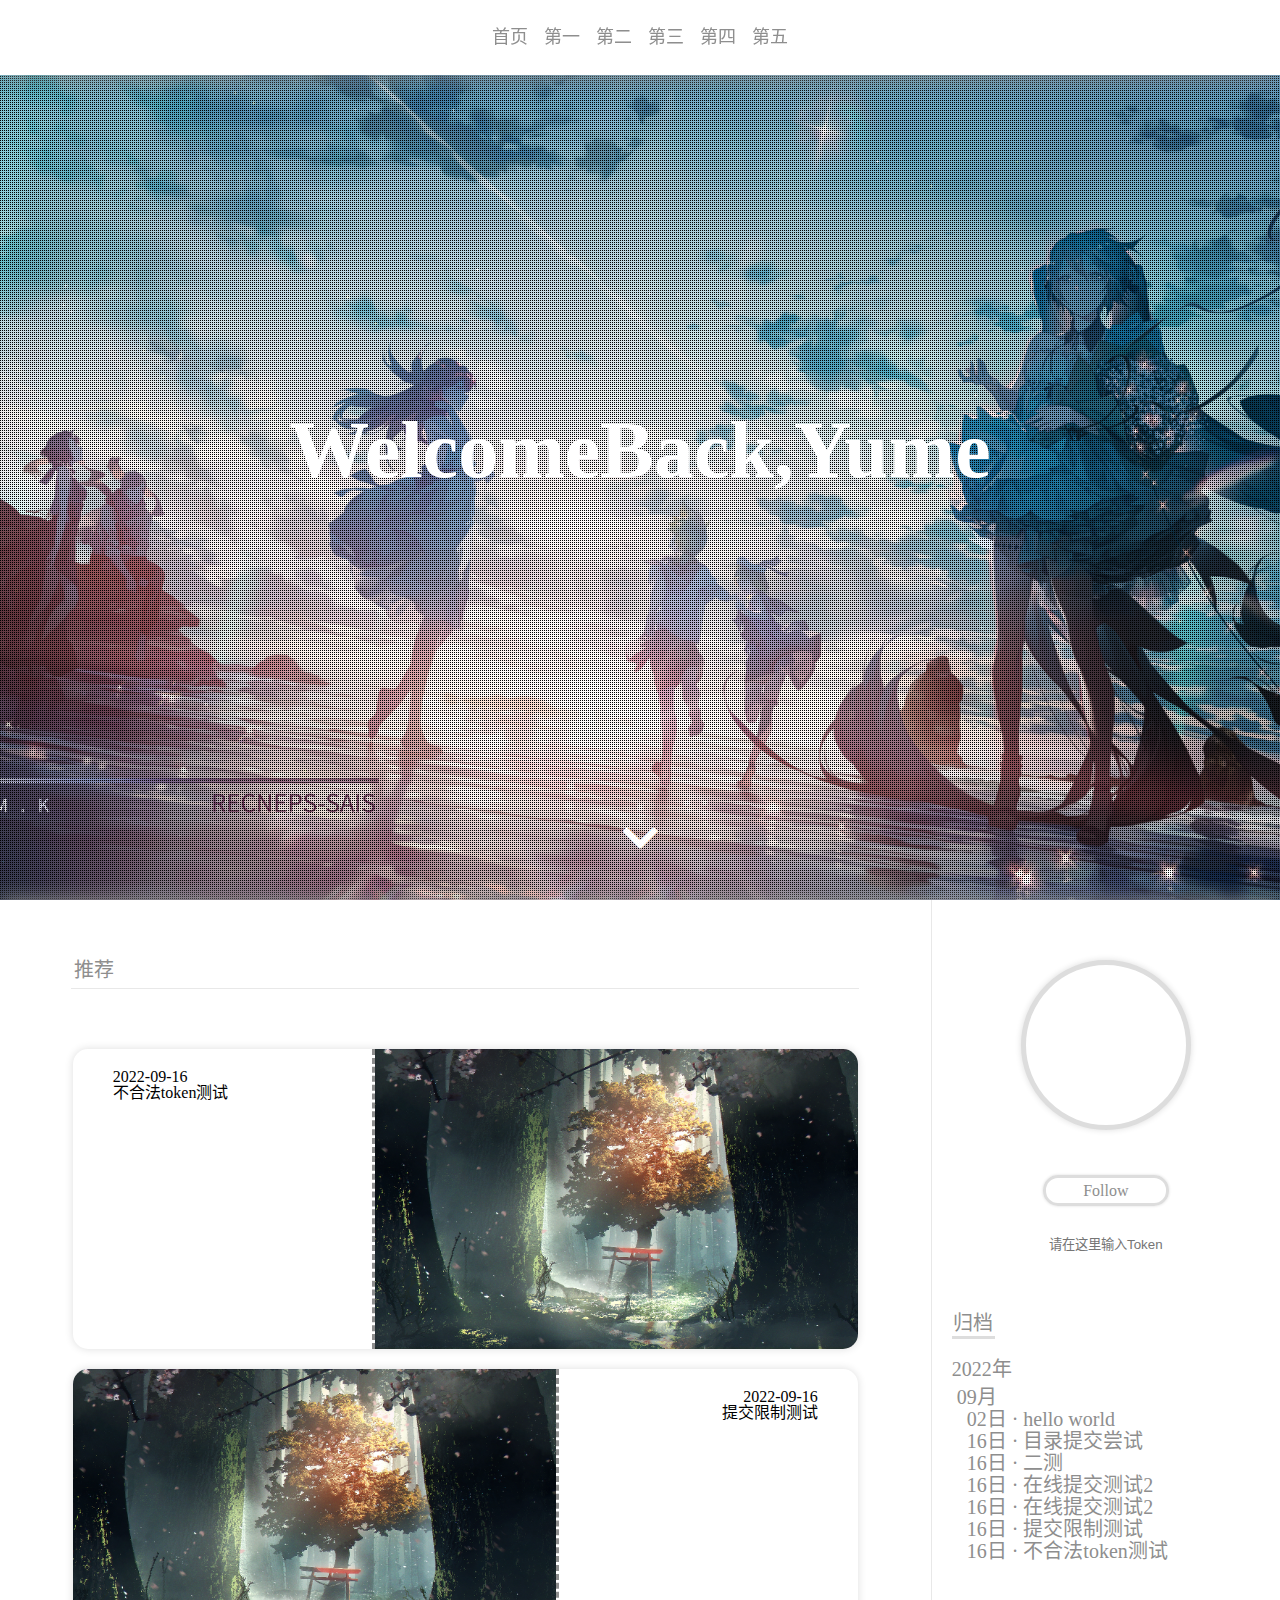
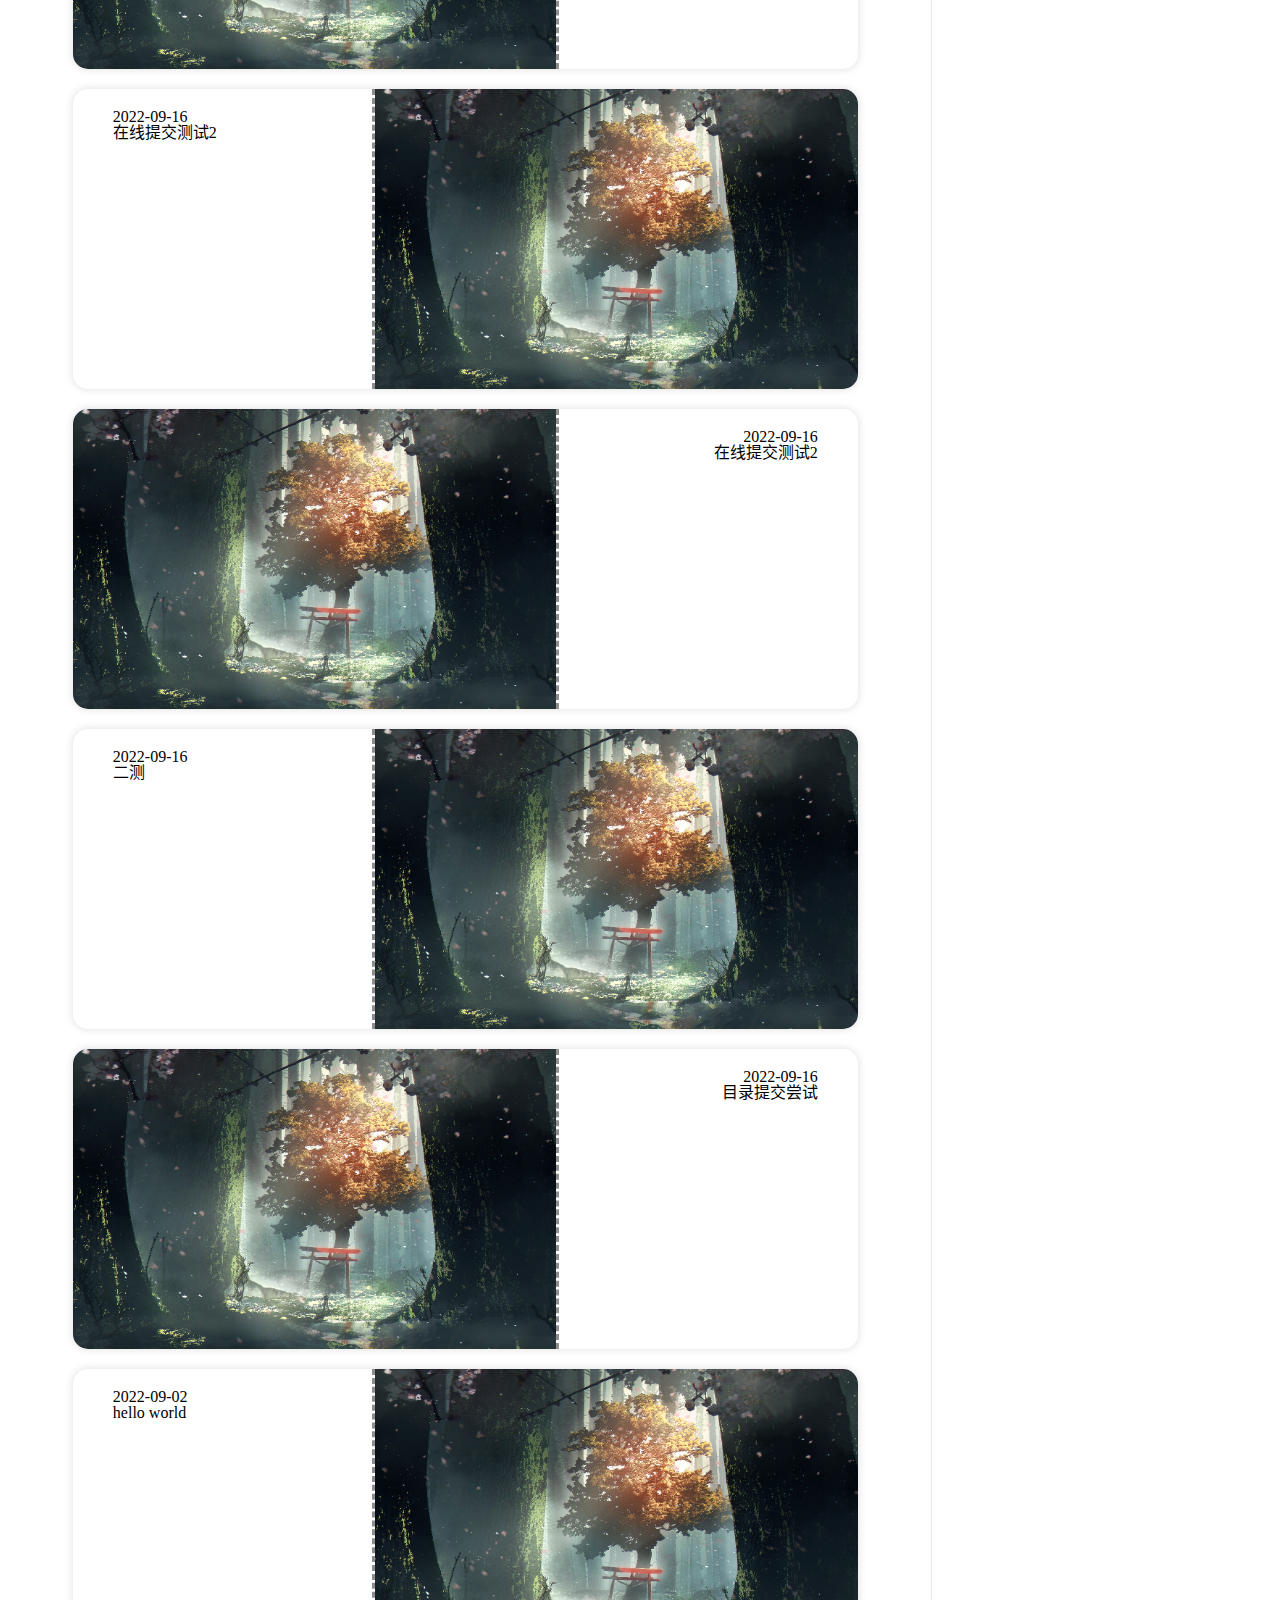
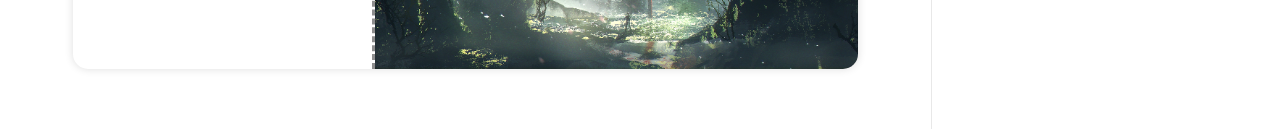
==== commit 6b4551de: "完善首页功能和样式" ====
--- a/index.html
+++ b/index.html
@@ -41,6 +41,9 @@
         <div id="sidebar">
             <!-- 这边设置与博客相关 -->
             <div id="account">
+                <div class="enter">
+                    <i class="fa fa-window-restore"></i>
+                </div>
                 <div class="sidebar-avatar"></div>
                 <div class="login"></div>
                 <div class="follow">Follow</div>
--- a/css/index.css
+++ b/css/index.css
@@ -1 +1 @@
-#navigate{display:flex;justify-content:center;background-color:transparent;height:75px;width:100%;position:fixed;z-index:9999;transition:box-shadow .5s,background-color .5s;transition-timing-function:ease-out}#navigate:hover{background-color:#fff;box-shadow:0 0 25px #898989}#navigate:hover #nav-container #nav-menu a{color:#8e8e8e}#navigate:hover #nav-container{left:0}#nav-container{position:relative;left:50px;height:100%;transition:left .5s;transition-timing-function:ease-out}#nav-menu{display:flex;justify-content:center;height:100%}#nav-menu li{padding-left:8px;padding-right:8px;position:relative}#nav-menu a{display:block;line-height:75px;text-decoration:none;font-size:18px;color:transparent;transition:color .5s}#nav-menu li::before{display:block;content:attr(data-text);position:absolute;color:#ff9839;height:75px;font-size:18px;line-height:75px;width:0;overflow:hidden;transition:width .2s;transition-timing-function:ease-out}#nav-menu li:hover:before{width:100%;overflow:hidden}#nav-menu li::after{display:block;position:absolute;left:0;bottom:0;content:"";width:0px;height:5px;background-color:#ff9839;transition:width .2s;transition-timing-function:ease-out}#nav-menu li:hover:after{width:100%}@keyframes down{from{bottom:40px}50%{bottom:30px}to{bottom:40px}}#showcase{width:100%;top:75px;background-image:url("../img/1.png");background-position:center;background-attachment:fixed;background-size:cover}#showcase .down{position:absolute;left:20px;color:#fff;font-size:40px;bottom:40px;left:50%;transform:translateX(-50%);animation-name:down;animation-duration:1s;animation-iteration-count:infinite;animation-timing-function:ease-out}#showcase .glass{width:100%;height:100%;display:flex;justify-content:center;align-items:center;background-image:url(../img/dot.gif);background-attachment:fixed}#showcase .glass .showcase-container{display:flex;align-items:center;flex-direction:column}#showcase .glass .showcase-container #welcome{font-size:80px;font-weight:bold;color:#fff;position:relative}@keyframes welcomeA{from{height:80px}16%{height:10px}33%{height:0px}49%{height:40px}66%{height:10px}82%{height:0px}to{height:80px}}@keyframes welcomeB{from{height:0px}16%{height:80px}33%{height:70px}49%{height:0px}66%{height:60px}82%{height:70px}to{height:0px}}#welcome:hover:before{position:absolute;content:attr(data-text);text-shadow:5px 0 #ff5d5d;left:0;top:2px;overflow-y:hidden;overflow-x:visible;animation-name:welcomeB;animation-duration:.8s;animation-iteration-count:infinite;animation-timing-function:ease-in}#welcome:hover:after{position:absolute;content:attr(data-text);text-shadow:-5px 0 #31f5ff;left:0;top:1px;overflow-y:hidden;overflow-x:visible;animation-name:welcomeA;animation-duration:.8s;animation-iteration-count:infinite;animation-timing-function:ease-in}#primary{display:flex;width:100%;flex-direction:row-reverse;position:relative;box-shadow:0 0 20px #898989}#sidebar{width:550px;border-left:1px #e8e8e8 solid;background-color:#fff;z-index:999}#account{display:flex;width:100%;padding-top:60px;padding-bottom:30px;flex-direction:column;align-items:center}#account .sidebar-avatar{width:160px;height:160px;border-radius:50%;border:5px #ddd solid;box-shadow:0 0 6px #ddd;background-size:cover}#account .token{margin:15px;width:200px;height:25px;padding-left:20px;padding-right:20px;text-align:center;border-radius:10px;border:none}#account .follow{margin-top:20px;margin-bottom:10px;width:120px;height:25px;text-align:center;line-height:25px;color:#8e8e8e;border:3px #ddd solid;border-radius:15px;box-shadow:0 0 3px #ddd}#account .login{height:25px;color:#8e8e8e;font-size:20px;line-height:25px;text-align:center}#test{height:2000px}#archive{width:auto;margin-left:20px;margin-right:20px}#archive h4{width:43px;height:23px;margin-top:10px;text-align:center;margin-bottom:20px;font-size:20px;color:#8e8e8e;border-bottom:3px #ddd solid}#archive .aYear{font-size:20px;color:#8e8e8e;margin-bottom:10px}#archive .aMonth{font-size:20px;margin-top:8px;padding-left:5px}#archive .aDay{margin-top:2px;padding-left:10px}#main-container{width:100%;height:100%;padding:60px;display:flex;align-items:center;flex-direction:column}#main-container #main{display:flex;align-items:center;flex-direction:column-reverse}#main-container h4{margin-bottom:40px;font-size:20px;color:#8e8e8e;text-align:left;width:785px;padding-bottom:8px;padding-left:3px;border-bottom:1px #e8e8e8 solid}#main-container .post{display:flex;height:300px;width:785px;border-radius:15px;box-shadow:0 0 8px #ddd;margin-top:20px;transition:box-shadow .2s,transform .2s;transition-timing-function:ease-out}#main-container .post:hover{box-shadow:0 0 16px #707070;transform:translateY(-5px)}#main-container .post-thumb{width:485px;border-radius:15px 0 0 15px;background-position:center;background-size:cover}#main-container .post-content-wrap{width:300px;border-radius:0 15px 15px 0;text-align:right}#main-container .post-content{margin:20px 40px}#main-container .left{flex-direction:row}#main-container .left .post-content-wrap{border-left:3px #8e8e8e dashed}#main-container .right{flex-direction:row-reverse}#main-container .right .post-content{text-align:left}#main-container .right .post-content-wrap{border-radius:15px 0 0 15px;border-right:3px #8e8e8e dashed}#main-container .right .post-thumb{border-radius:0 15px 15px 0}/*# sourceMappingURL=./index.css.map */+#navigate{display:flex;justify-content:center;background-color:transparent;height:75px;width:100%;position:fixed;z-index:9999;transition:box-shadow .5s,background-color .5s;transition-timing-function:ease-out}#navigate:hover{background-color:#fff;box-shadow:0 0 25px #898989}#navigate:hover #nav-container #nav-menu a{color:#8e8e8e}#navigate:hover #nav-container{left:0}#nav-container{position:relative;left:50px;height:100%;transition:left .5s;transition-timing-function:ease-out}#nav-menu{display:flex;justify-content:center;height:100%}#nav-menu li{padding-left:8px;padding-right:8px;position:relative}#nav-menu a{display:block;line-height:75px;text-decoration:none;font-size:18px;color:transparent;transition:color .5s}#nav-menu li::before{display:block;content:attr(data-text);position:absolute;color:#ff9839;height:75px;font-size:18px;line-height:75px;width:0;overflow:hidden;transition:width .2s;transition-timing-function:ease-out}#nav-menu li:hover:before{width:100%;overflow:hidden}#nav-menu li::after{display:block;position:absolute;left:0;bottom:0;content:"";width:0px;height:5px;background-color:#ff9839;transition:width .2s;transition-timing-function:ease-out}#nav-menu li:hover:after{width:100%}@keyframes down{from{bottom:40px}50%{bottom:30px}to{bottom:40px}}#showcase{width:100%;top:75px;background-image:url("../img/1.png");background-position:center;background-attachment:fixed;background-size:cover}#showcase .down{position:absolute;left:20px;color:#fff;font-size:40px;bottom:40px;left:50%;transform:translateX(-50%);animation-name:down;animation-duration:1s;animation-iteration-count:infinite;animation-timing-function:ease-out}#showcase .glass{width:100%;height:100%;display:flex;justify-content:center;align-items:center;background-image:url(../img/dot.gif);background-attachment:fixed}#showcase .glass .showcase-container{display:flex;align-items:center;flex-direction:column}#showcase .glass .showcase-container #welcome{font-size:80px;font-weight:bold;color:#fff;position:relative}@keyframes welcomeA{from{height:80px}16%{height:10px}33%{height:0px}49%{height:40px}66%{height:10px}82%{height:0px}to{height:80px}}@keyframes welcomeB{from{height:0px}16%{height:80px}33%{height:70px}49%{height:0px}66%{height:60px}82%{height:70px}to{height:0px}}#welcome:hover:before{position:absolute;content:attr(data-text);text-shadow:5px 0 #ff5d5d;left:0;top:2px;overflow-y:hidden;overflow-x:visible;animation-name:welcomeB;animation-duration:.8s;animation-iteration-count:infinite;animation-timing-function:ease-in}#welcome:hover:after{position:absolute;content:attr(data-text);text-shadow:-5px 0 #31f5ff;left:0;top:1px;overflow-y:hidden;overflow-x:visible;animation-name:welcomeA;animation-duration:.8s;animation-iteration-count:infinite;animation-timing-function:ease-in}#primary{display:flex;width:100%;flex-direction:row-reverse;position:relative;box-shadow:0 0 20px #898989}#sidebar{width:550px;border-left:1px #e8e8e8 solid;background-color:#fff;z-index:999}#account{display:flex;width:100%;padding-top:60px;padding-bottom:30px;flex-direction:column;align-items:center;position:relative}#account .enter{position:absolute;top:200px;font-size:20px;color:#8e8e8e;transition:color .2s}#account .sidebar-avatar{width:160px;height:160px;background-color:#fff;border-radius:50%;border:5px #ddd solid;box-shadow:0 0 6px #ddd;background-size:cover;z-index:99;transition:transform .2s,box-shadow .2s}#account .sidebar-avatar:hover{transform:translateY(-30px);box-shadow:0 0 18px #b4b4b4}#account .enter:hover+.sidebar-avatar{transform:translateY(-30px);box-shadow:0 0 18px #b4b4b4}#account .enter:hover{color:#ff9839}#account .token{margin:15px;width:200px;height:25px;padding-left:20px;padding-right:20px;text-align:center;border-radius:10px;border:none;outline:transparent;transition:outline .2s;color:#919191}#account .token:hover{outline:2px #ddd solid}#account .token:active{outline:2px #ff9839 solid}#account .follow{margin-top:20px;margin-bottom:10px;width:120px;height:25px;text-align:center;line-height:25px;color:#8e8e8e;border:3px #ddd solid;border-radius:15px;box-shadow:0 0 3px #ddd;transition:color .2s,border .2s}#account .follow:hover{color:#ff9839;border:3px #ff9839 solid}#account .login{height:25px;color:#8e8e8e;font-size:20px;line-height:25px;text-align:center}#test{height:2000px}#archive{width:auto;margin-left:20px;margin-right:20px}#archive h4{width:43px;height:23px;margin-top:10px;text-align:center;margin-bottom:20px;font-size:20px;color:#8e8e8e;border-bottom:3px #ddd solid}#archive .aYear{font-size:20px;color:#8e8e8e;margin-bottom:10px}#archive .aMonth{font-size:20px;margin-top:8px;padding-left:5px}#archive .aDay{margin-top:2px;padding-left:10px}#main-container{width:100%;height:100%;padding:60px;display:flex;align-items:center;flex-direction:column}#main-container #main{display:flex;align-items:center;flex-direction:column-reverse}#main-container h4{margin-bottom:40px;font-size:20px;color:#8e8e8e;text-align:left;width:785px;padding-bottom:8px;padding-left:3px;border-bottom:1px #e8e8e8 solid}#main-container .post{display:flex;height:300px;width:785px;border-radius:15px;box-shadow:0 0 8px #ddd;margin-top:20px;transition:box-shadow .2s,transform .2s;transition-timing-function:ease-out}#main-container .post:hover{box-shadow:0 0 16px #707070;transform:translateY(-5px)}#main-container .post-thumb{width:485px;border-radius:15px 0 0 15px;background-position:center;background-size:cover}#main-container .post-content-wrap{width:300px;border-radius:0 15px 15px 0;text-align:right}#main-container .post-content{margin:20px 40px}#main-container .left{flex-direction:row}#main-container .left .post-content-wrap{border-left:3px #8e8e8e dashed}#main-container .right{flex-direction:row-reverse}#main-container .right .post-content{text-align:left}#main-container .right .post-content-wrap{border-radius:15px 0 0 15px;border-right:3px #8e8e8e dashed}#main-container .right .post-thumb{border-radius:0 15px 15px 0}/*# sourceMappingURL=./index.css.map */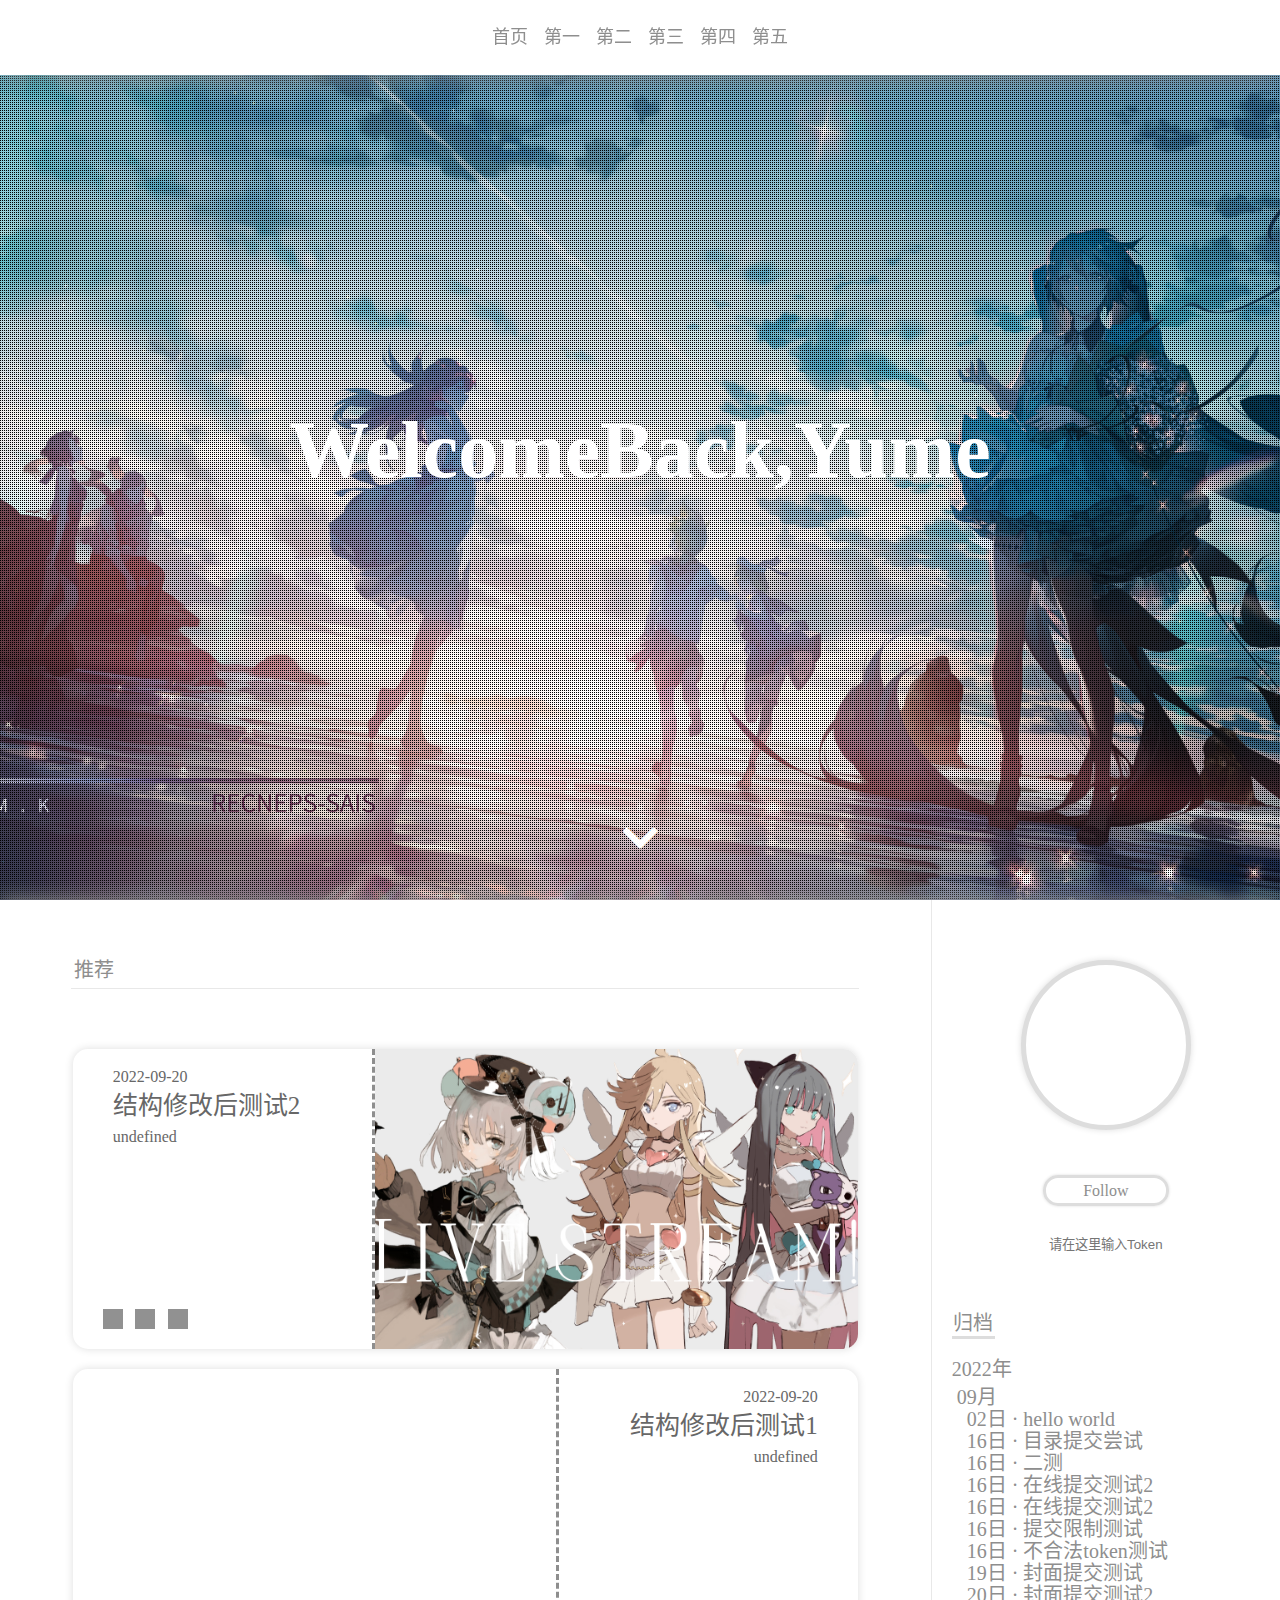
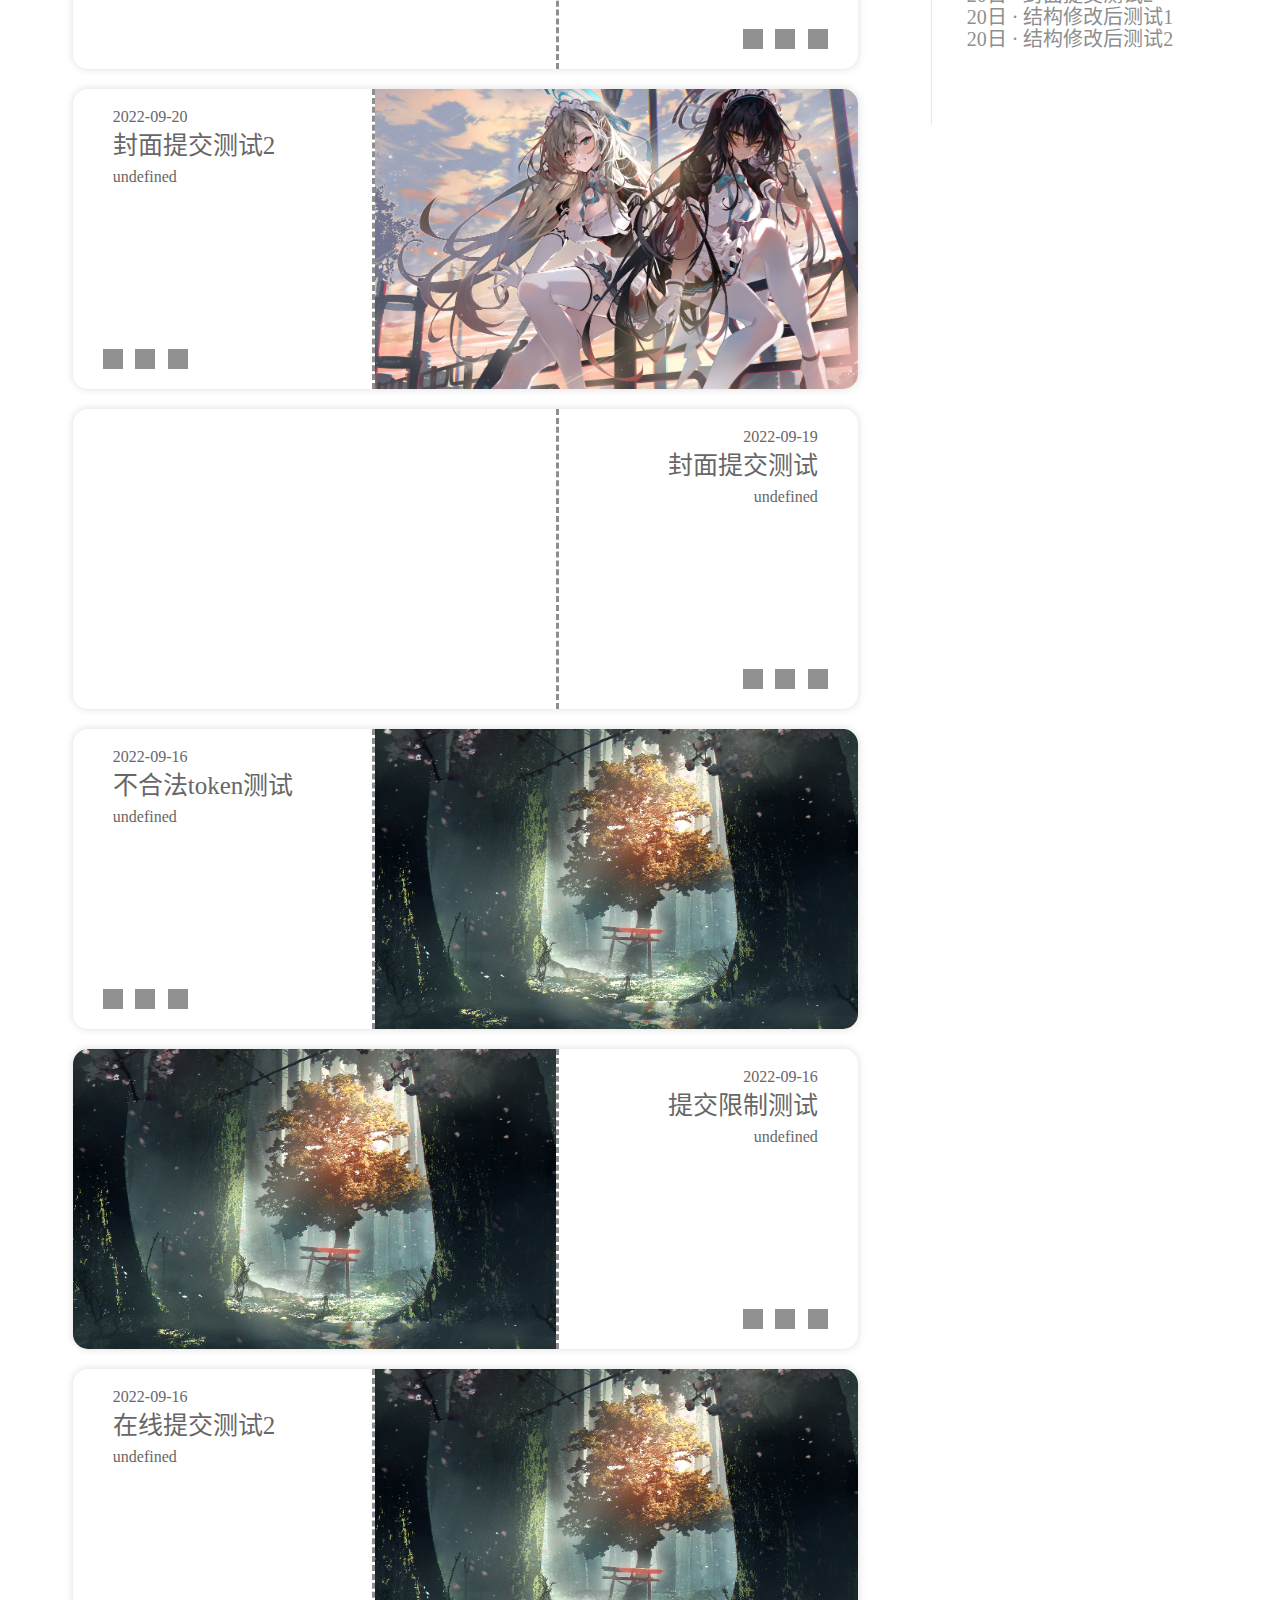
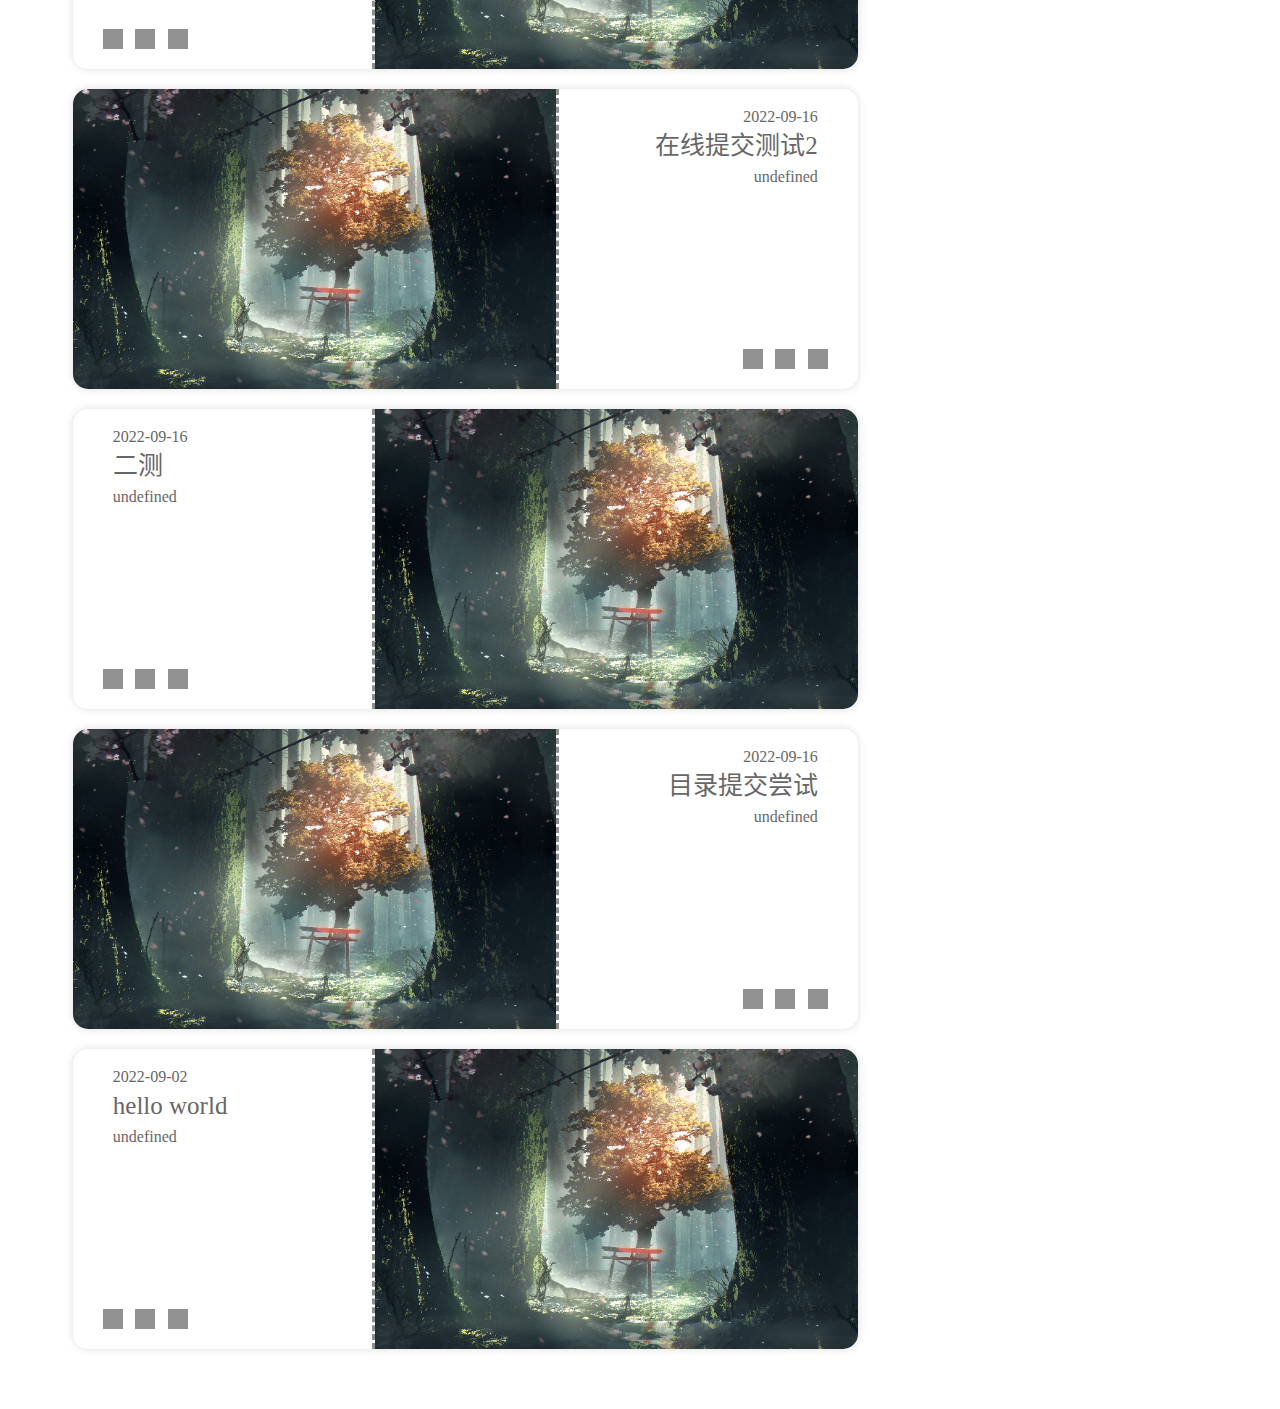
==== commit 643762f9: "功能完善" ====
--- a/index.html
+++ b/index.html
@@ -5,7 +5,7 @@
     <meta http-equiv="X-UA-Compatible" content="IE=edge">
     <meta name="viewport" content="width=device-width, initial-scale=1.0">
     <title></title>
-    <script src="./js/vue.js" type="text/javascript" charset="utf-8"></script>
+    <script src="./js/jquery.min.js" type="text/javascript" charset="utf-8"></script>
     <!-- <script src="./paper/index.json" type="text/javascript" charset="utf-8"></script> -->
     <!-- <script src="https://cdn.skypack.dev/-/@octokit/core@v4.0.5-DCTGyLHthf6deTvrXINL/dist=es2019,mode=raw/optimized/@octokit/core.js" type="text/javascript" charset="utf-8"></script> -->
     <link rel="stylesheet" href="./css/fa/css/all.min.css">
--- a/css/index.css
+++ b/css/index.css
@@ -1 +1 @@
-#navigate{display:flex;justify-content:center;background-color:transparent;height:75px;width:100%;position:fixed;z-index:9999;transition:box-shadow .5s,background-color .5s;transition-timing-function:ease-out}#navigate:hover{background-color:#fff;box-shadow:0 0 25px #898989}#navigate:hover #nav-container #nav-menu a{color:#8e8e8e}#navigate:hover #nav-container{left:0}#nav-container{position:relative;left:50px;height:100%;transition:left .5s;transition-timing-function:ease-out}#nav-menu{display:flex;justify-content:center;height:100%}#nav-menu li{padding-left:8px;padding-right:8px;position:relative}#nav-menu a{display:block;line-height:75px;text-decoration:none;font-size:18px;color:transparent;transition:color .5s}#nav-menu li::before{display:block;content:attr(data-text);position:absolute;color:#ff9839;height:75px;font-size:18px;line-height:75px;width:0;overflow:hidden;transition:width .2s;transition-timing-function:ease-out}#nav-menu li:hover:before{width:100%;overflow:hidden}#nav-menu li::after{display:block;position:absolute;left:0;bottom:0;content:"";width:0px;height:5px;background-color:#ff9839;transition:width .2s;transition-timing-function:ease-out}#nav-menu li:hover:after{width:100%}@keyframes down{from{bottom:40px}50%{bottom:30px}to{bottom:40px}}#showcase{width:100%;top:75px;background-image:url("../img/1.png");background-position:center;background-attachment:fixed;background-size:cover}#showcase .down{position:absolute;left:20px;color:#fff;font-size:40px;bottom:40px;left:50%;transform:translateX(-50%);animation-name:down;animation-duration:1s;animation-iteration-count:infinite;animation-timing-function:ease-out}#showcase .glass{width:100%;height:100%;display:flex;justify-content:center;align-items:center;background-image:url(../img/dot.gif);background-attachment:fixed}#showcase .glass .showcase-container{display:flex;align-items:center;flex-direction:column}#showcase .glass .showcase-container #welcome{font-size:80px;font-weight:bold;color:#fff;position:relative}@keyframes welcomeA{from{height:80px}16%{height:10px}33%{height:0px}49%{height:40px}66%{height:10px}82%{height:0px}to{height:80px}}@keyframes welcomeB{from{height:0px}16%{height:80px}33%{height:70px}49%{height:0px}66%{height:60px}82%{height:70px}to{height:0px}}#welcome:hover:before{position:absolute;content:attr(data-text);text-shadow:5px 0 #ff5d5d;left:0;top:2px;overflow-y:hidden;overflow-x:visible;animation-name:welcomeB;animation-duration:.8s;animation-iteration-count:infinite;animation-timing-function:ease-in}#welcome:hover:after{position:absolute;content:attr(data-text);text-shadow:-5px 0 #31f5ff;left:0;top:1px;overflow-y:hidden;overflow-x:visible;animation-name:welcomeA;animation-duration:.8s;animation-iteration-count:infinite;animation-timing-function:ease-in}#primary{display:flex;width:100%;flex-direction:row-reverse;position:relative;box-shadow:0 0 20px #898989}#sidebar{width:550px;border-left:1px #e8e8e8 solid;background-color:#fff;z-index:999}#account{display:flex;width:100%;padding-top:60px;padding-bottom:30px;flex-direction:column;align-items:center;position:relative}#account .enter{position:absolute;top:200px;font-size:20px;color:#8e8e8e;transition:color .2s}#account .sidebar-avatar{width:160px;height:160px;background-color:#fff;border-radius:50%;border:5px #ddd solid;box-shadow:0 0 6px #ddd;background-size:cover;z-index:99;transition:transform .2s,box-shadow .2s}#account .sidebar-avatar:hover{transform:translateY(-30px);box-shadow:0 0 18px #b4b4b4}#account .enter:hover+.sidebar-avatar{transform:translateY(-30px);box-shadow:0 0 18px #b4b4b4}#account .enter:hover{color:#ff9839}#account .token{margin:15px;width:200px;height:25px;padding-left:20px;padding-right:20px;text-align:center;border-radius:10px;border:none;outline:transparent;transition:outline .2s;color:#919191}#account .token:hover{outline:2px #ddd solid}#account .token:active{outline:2px #ff9839 solid}#account .follow{margin-top:20px;margin-bottom:10px;width:120px;height:25px;text-align:center;line-height:25px;color:#8e8e8e;border:3px #ddd solid;border-radius:15px;box-shadow:0 0 3px #ddd;transition:color .2s,border .2s}#account .follow:hover{color:#ff9839;border:3px #ff9839 solid}#account .login{height:25px;color:#8e8e8e;font-size:20px;line-height:25px;text-align:center}#test{height:2000px}#archive{width:auto;margin-left:20px;margin-right:20px}#archive h4{width:43px;height:23px;margin-top:10px;text-align:center;margin-bottom:20px;font-size:20px;color:#8e8e8e;border-bottom:3px #ddd solid}#archive .aYear{font-size:20px;color:#8e8e8e;margin-bottom:10px}#archive .aMonth{font-size:20px;margin-top:8px;padding-left:5px}#archive .aDay{margin-top:2px;padding-left:10px}#main-container{width:100%;height:100%;padding:60px;display:flex;align-items:center;flex-direction:column}#main-container #main{display:flex;align-items:center;flex-direction:column-reverse}#main-container h4{margin-bottom:40px;font-size:20px;color:#8e8e8e;text-align:left;width:785px;padding-bottom:8px;padding-left:3px;border-bottom:1px #e8e8e8 solid}#main-container .post{display:flex;height:300px;width:785px;border-radius:15px;box-shadow:0 0 8px #ddd;margin-top:20px;transition:box-shadow .2s,transform .2s;transition-timing-function:ease-out}#main-container .post:hover{box-shadow:0 0 16px #707070;transform:translateY(-5px)}#main-container .post-thumb{width:485px;border-radius:15px 0 0 15px;background-position:center;background-size:cover}#main-container .post-content-wrap{width:300px;border-radius:0 15px 15px 0;text-align:right}#main-container .post-content{margin:20px 40px}#main-container .left{flex-direction:row}#main-container .left .post-content-wrap{border-left:3px #8e8e8e dashed}#main-container .right{flex-direction:row-reverse}#main-container .right .post-content{text-align:left}#main-container .right .post-content-wrap{border-radius:15px 0 0 15px;border-right:3px #8e8e8e dashed}#main-container .right .post-thumb{border-radius:0 15px 15px 0}/*# sourceMappingURL=./index.css.map */+#navigate{display:flex;justify-content:center;background-color:transparent;height:75px;width:100%;position:fixed;z-index:9999;transition:box-shadow .5s,background-color .5s;transition-timing-function:ease-out}#navigate:hover{background-color:#fff;box-shadow:0 0 25px #898989}#navigate:hover #nav-container #nav-menu a{color:#8e8e8e}#navigate:hover #nav-container{left:0}#nav-container{position:relative;left:50px;height:100%;transition:left .5s;transition-timing-function:ease-out}#nav-menu{display:flex;justify-content:center;height:100%}#nav-menu li{padding-left:8px;padding-right:8px;position:relative}#nav-menu a{display:block;line-height:75px;text-decoration:none;font-size:18px;color:transparent;transition:color .5s}#nav-menu li::before{display:block;content:attr(data-text);position:absolute;color:#ff9839;height:75px;font-size:18px;line-height:75px;width:0;overflow:hidden;transition:width .2s;transition-timing-function:ease-out}#nav-menu li:hover:before{width:100%;overflow:hidden}#nav-menu li::after{display:block;position:absolute;left:0;bottom:0;content:"";width:0px;height:5px;background-color:#ff9839;transition:width .2s;transition-timing-function:ease-out}#nav-menu li:hover:after{width:100%}@keyframes down{from{bottom:40px}50%{bottom:30px}to{bottom:40px}}#showcase{width:100%;top:75px;background-image:url("../img/1.png");background-position:center;background-attachment:fixed;background-size:cover}#showcase .down{position:absolute;left:20px;color:#fff;font-size:40px;bottom:40px;left:50%;transform:translateX(-50%);animation-name:down;animation-duration:1s;animation-iteration-count:infinite;animation-timing-function:ease-out}#showcase .glass{width:100%;height:100%;display:flex;justify-content:center;align-items:center;background-image:url(../img/dot.gif);background-attachment:fixed}#showcase .glass .showcase-container{display:flex;align-items:center;flex-direction:column}#showcase .glass .showcase-container #welcome{padding-left:5px;padding-right:5px;font-size:80px;font-weight:bold;color:#fff;position:relative}@keyframes welcomeA{from{height:80px}16%{height:10px}33%{height:0px}49%{height:40px}66%{height:10px}82%{height:0px}to{height:80px}}@keyframes welcomeB{from{height:0px}16%{height:80px}33%{height:70px}49%{height:0px}66%{height:60px}82%{height:70px}to{height:0px}}#welcome:hover:before{position:absolute;content:attr(data-text);text-shadow:5px 0 #ff5d5d;padding-left:5px;padding-right:5px;left:0;top:2px;overflow-y:hidden;overflow-x:visible;animation-name:welcomeB;animation-duration:.8s;animation-iteration-count:infinite;animation-timing-function:ease-in}#welcome:hover:after{position:absolute;content:attr(data-text);text-shadow:-5px 0 #31f5ff;padding-left:5px;padding-right:5px;left:0;top:1px;overflow-y:hidden;overflow-x:visible;animation-name:welcomeA;animation-duration:.8s;animation-iteration-count:infinite;animation-timing-function:ease-in}#primary{display:flex;width:100%;flex-direction:row-reverse;position:relative;box-shadow:0 0 20px #898989}#sidebar{width:550px;border-left:1px #e8e8e8 solid;background-color:#fff;z-index:999;position:sticky;top:75px;height:100px}#account{display:flex;width:100%;padding-top:60px;padding-bottom:30px;flex-direction:column;align-items:center;position:relative}#account .enter{position:absolute;top:200px;font-size:20px;color:#8e8e8e;transition:color .2s}#account .sidebar-avatar{width:160px;height:160px;background-color:#fff;border-radius:50%;border:5px #ddd solid;box-shadow:0 0 6px #ddd;background-size:cover;z-index:99;transition:transform .2s,box-shadow .2s}#account .sidebar-avatar:hover{transform:translateY(-30px);box-shadow:0 0 18px #b4b4b4}#account .enter:hover+.sidebar-avatar{transform:translateY(-30px);box-shadow:0 0 18px #b4b4b4}#account .enter:hover{color:#ff9839}#account .token{margin:15px;width:200px;height:25px;padding-left:20px;padding-right:20px;text-align:center;border-radius:10px;border:none;outline:transparent;transition:outline .2s;color:#919191}#account .token:hover{outline:2px #ddd solid}#account .token:active{outline:2px #ff9839 solid}#account .follow{margin-top:20px;margin-bottom:10px;width:120px;height:25px;text-align:center;line-height:25px;color:#8e8e8e;border:3px #ddd solid;border-radius:15px;box-shadow:0 0 3px #ddd;transition:color .2s,border .2s}#account .follow:hover{color:#ff9839;border:3px #ff9839 solid}#account .login{height:25px;color:#8e8e8e;font-size:20px;line-height:25px;text-align:center}#test{height:2000px}#archive{width:auto;margin-left:20px;margin-right:20px;overflow-y:scroll}#archive h4{width:43px;height:23px;margin-top:10px;text-align:center;margin-bottom:20px;font-size:20px;color:#8e8e8e;border-bottom:3px #ddd solid}#archive .aYear{font-size:20px;color:#8e8e8e;margin-bottom:10px}#archive .aMonth{font-size:20px;margin-top:8px;padding-left:5px}#archive .aDay{margin-top:2px;padding-left:10px}#archive::-webkit-scrollbar{background-color:#fff}#main-container{width:100%;height:100%;padding:60px;display:flex;align-items:center;flex-direction:column}#main-container #main{display:flex;align-items:center;flex-direction:column-reverse}#main-container h4{margin-bottom:40px;font-size:20px;color:#8e8e8e;text-align:left;width:785px;padding-bottom:8px;padding-left:3px;border-bottom:1px #e8e8e8 solid}#main-container .post{display:flex;height:300px;width:785px;border-radius:15px;box-shadow:0 0 8px #ddd;margin-top:20px;transition:box-shadow .2s,transform .2s;transition-timing-function:ease-out}@keyframes dot{from{width:85px}25%{width:60px}50%{width:60px}75%{width:85px}to{width:85px}}#main-container .post:hover{box-shadow:0 0 16px #707070;transform:translateY(-5px)}#main-container .post:hover .post-title{color:#ff9839}#main-container .post:hover .beautify{animation-name:dot;animation-delay:.2s;animation-timing-function:ease-out;animation-duration:2s;animation-iteration-count:infinite}#main-container .post-thumb{width:485px;border-radius:15px 0 0 15px;background-position:center;background-size:cover}#main-container .post-content-wrap{position:relative;width:300px;border-radius:0 15px 15px 0;text-align:right}#main-container .post-content-wrap .beautify{display:flex;width:85px;position:absolute;justify-content:space-between;bottom:20px;overflow:hidden}#main-container .post-content-wrap .dot{width:20px;height:20px;background-color:#919191}#main-container .post-content{margin:20px 40px}#main-container .post-content .post-date{font-size:16px;color:#676767}#main-container .post-content .post-title{font-size:25px;color:#676767;margin-top:8px;transition:color .2s}#main-container .left{flex-direction:row}#main-container .left .post-content-wrap{border-left:3px #8e8e8e dashed}#main-container .left .post-content-wrap .beautify{right:30px}#main-container .right{flex-direction:row-reverse}#main-container .right .post-content{text-align:left}#main-container .right .post-content-wrap{border-radius:15px 0 0 15px;border-right:3px #8e8e8e dashed}#main-container .right .post-content-wrap .beautify{left:30px}#main-container .right .post-thumb{border-radius:0 15px 15px 0}#main-container .float-content{overflow:hidden;word-wrap:break-word;margin-top:10px;color:#676767;line-height:18px;height:162px}/*# sourceMappingURL=./index.css.map */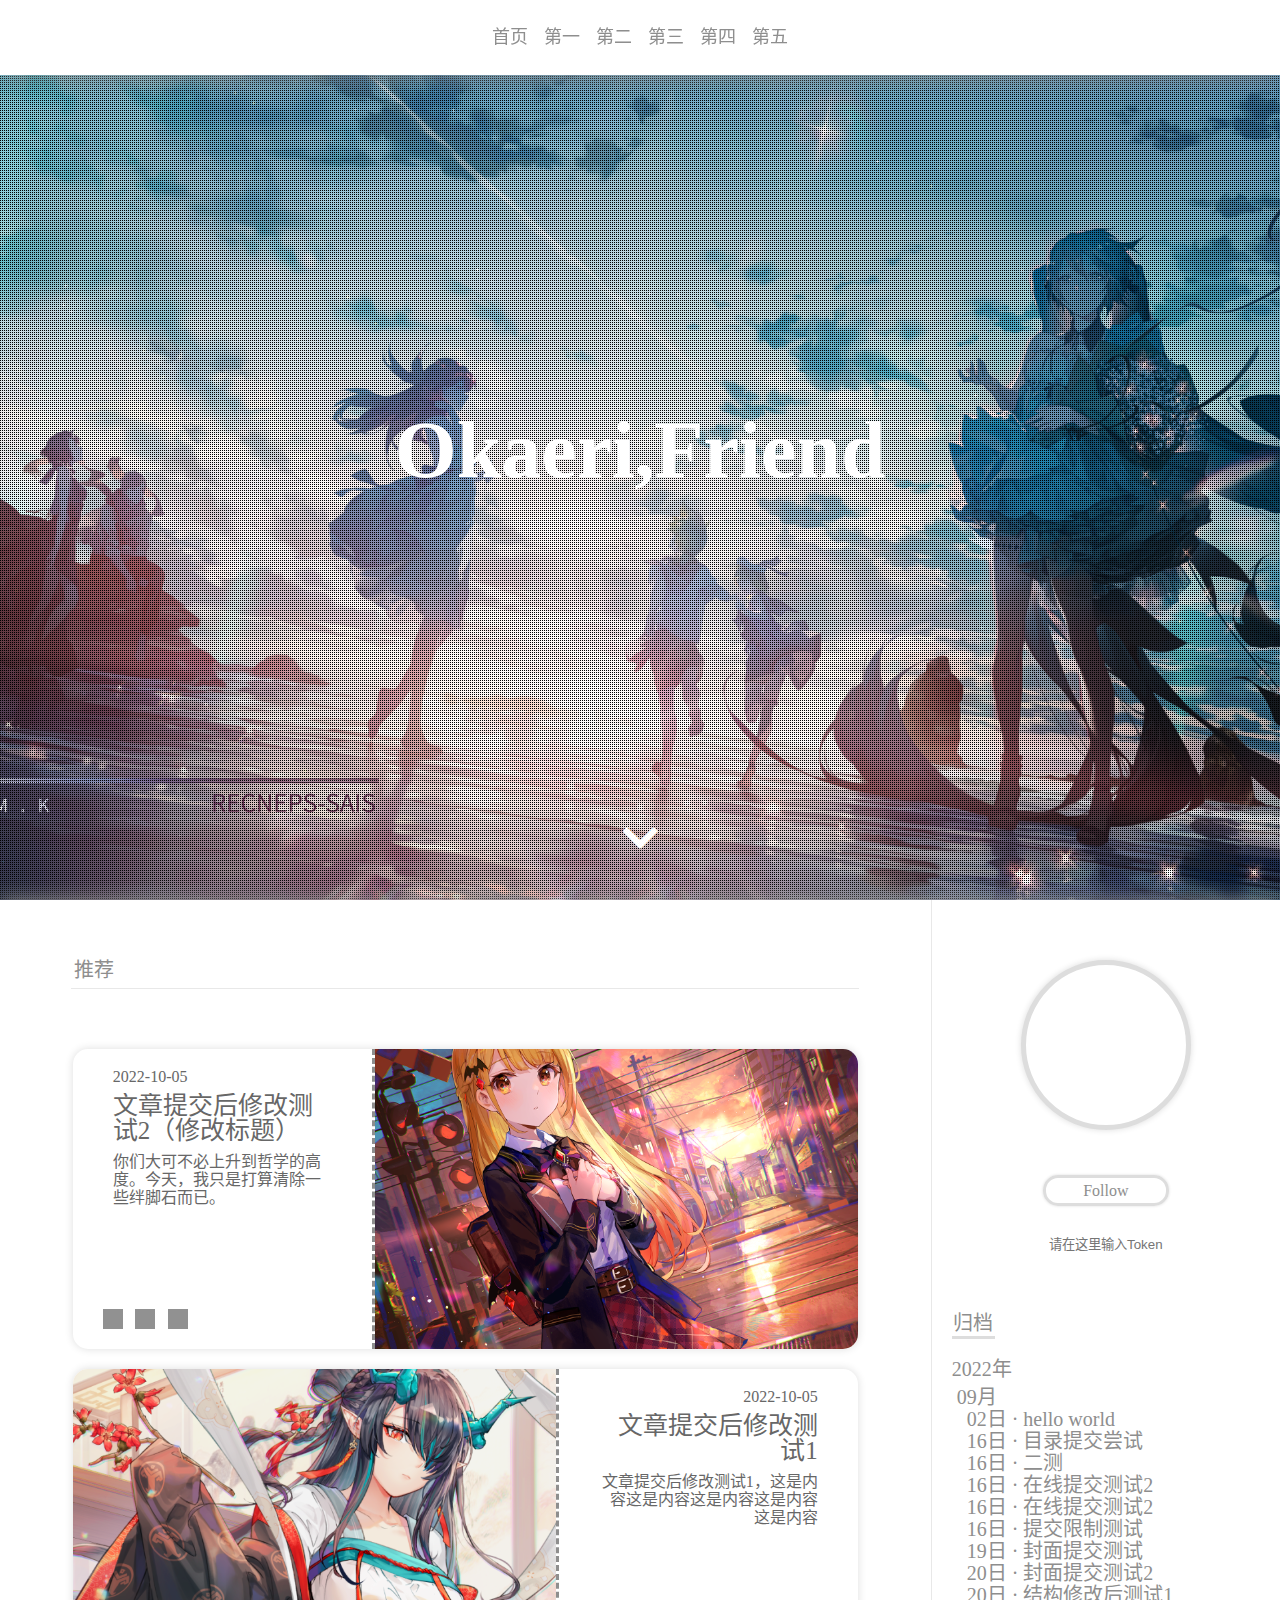
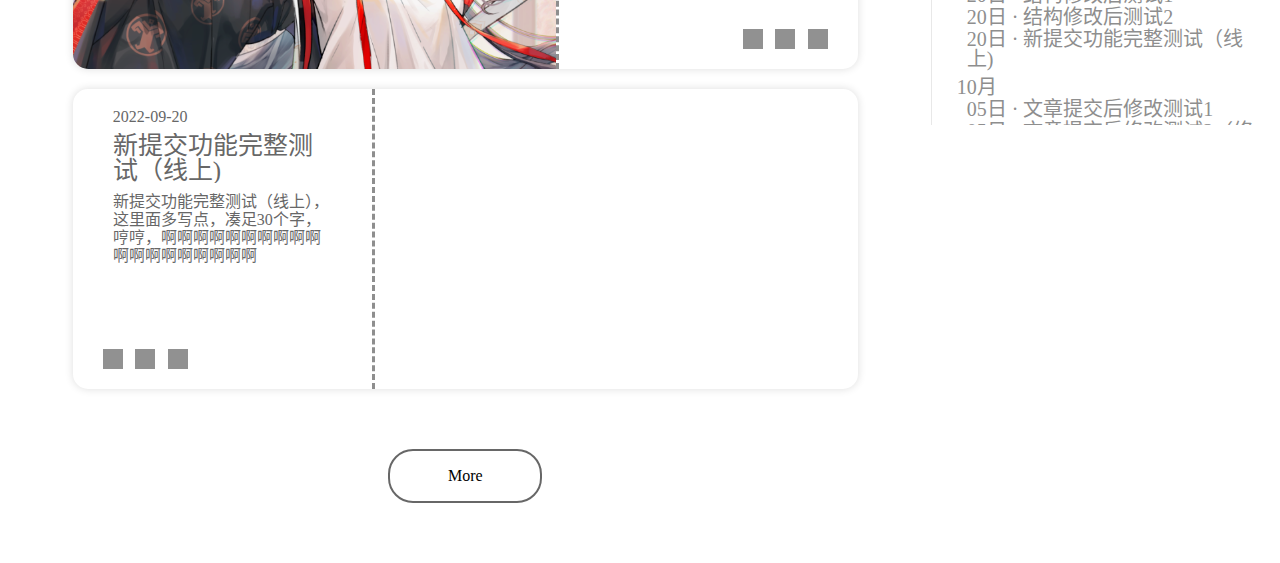
==== commit 8e024cab: "分页加载" ====
--- a/index.html
+++ b/index.html
@@ -1,5 +1,6 @@
 <!DOCTYPE html>
 <html lang="zh-cn">
+
 <head>
     <meta charset="UTF-8">
     <meta http-equiv="X-UA-Compatible" content="IE=edge">
@@ -9,10 +10,11 @@
     <!-- <script src="./paper/index.json" type="text/javascript" charset="utf-8"></script> -->
     <!-- <script src="https://cdn.skypack.dev/-/@octokit/core@v4.0.5-DCTGyLHthf6deTvrXINL/dist=es2019,mode=raw/optimized/@octokit/core.js" type="text/javascript" charset="utf-8"></script> -->
     <link rel="stylesheet" href="./css/fa/css/all.min.css">
-    <link rel="stylesheet" href="./css/index.css">
     <link rel="stylesheet" href="./css/reset.css">
     <script src="./js/index.js" type="text/javascript" charset="utf-8"></script>
+    <link rel="stylesheet" href="./css/index.css">
 </head>
+
 <body>
     <header id="navigate">
         <!-- 导航栏 -->
@@ -63,7 +65,9 @@
         </div>
     </div>
 </body>
+
 <!-- <foot>
     <script src="./js/1.js" type="text/javascript" charset="utf-8"></script>
 </foot> -->
+
 </html>--- a/css/index.css
+++ b/css/index.css
@@ -1 +1 @@
-#navigate{display:flex;justify-content:center;background-color:transparent;height:75px;width:100%;position:fixed;z-index:9999;transition:box-shadow .5s,background-color .5s;transition-timing-function:ease-out}#navigate:hover{background-color:#fff;box-shadow:0 0 25px #898989}#navigate:hover #nav-container #nav-menu a{color:#8e8e8e}#navigate:hover #nav-container{left:0}#nav-container{position:relative;left:50px;height:100%;transition:left .5s;transition-timing-function:ease-out}#nav-menu{display:flex;justify-content:center;height:100%}#nav-menu li{padding-left:8px;padding-right:8px;position:relative}#nav-menu a{display:block;line-height:75px;text-decoration:none;font-size:18px;color:transparent;transition:color .5s}#nav-menu li::before{display:block;content:attr(data-text);position:absolute;color:#ff9839;height:75px;font-size:18px;line-height:75px;width:0;overflow:hidden;transition:width .2s;transition-timing-function:ease-out}#nav-menu li:hover:before{width:100%;overflow:hidden}#nav-menu li::after{display:block;position:absolute;left:0;bottom:0;content:"";width:0px;height:5px;background-color:#ff9839;transition:width .2s;transition-timing-function:ease-out}#nav-menu li:hover:after{width:100%}@keyframes down{from{bottom:40px}50%{bottom:30px}to{bottom:40px}}#showcase{width:100%;top:75px;background-image:url("../img/1.png");background-position:center;background-attachment:fixed;background-size:cover}#showcase .down{position:absolute;left:20px;color:#fff;font-size:40px;bottom:40px;left:50%;transform:translateX(-50%);animation-name:down;animation-duration:1s;animation-iteration-count:infinite;animation-timing-function:ease-out}#showcase .glass{width:100%;height:100%;display:flex;justify-content:center;align-items:center;background-image:url(../img/dot.gif);background-attachment:fixed}#showcase .glass .showcase-container{display:flex;align-items:center;flex-direction:column}#showcase .glass .showcase-container #welcome{padding-left:5px;padding-right:5px;font-size:80px;font-weight:bold;color:#fff;position:relative}@keyframes welcomeA{from{height:80px}16%{height:10px}33%{height:0px}49%{height:40px}66%{height:10px}82%{height:0px}to{height:80px}}@keyframes welcomeB{from{height:0px}16%{height:80px}33%{height:70px}49%{height:0px}66%{height:60px}82%{height:70px}to{height:0px}}#welcome:hover:before{position:absolute;content:attr(data-text);text-shadow:5px 0 #ff5d5d;padding-left:5px;padding-right:5px;left:0;top:2px;overflow-y:hidden;overflow-x:visible;animation-name:welcomeB;animation-duration:.8s;animation-iteration-count:infinite;animation-timing-function:ease-in}#welcome:hover:after{position:absolute;content:attr(data-text);text-shadow:-5px 0 #31f5ff;padding-left:5px;padding-right:5px;left:0;top:1px;overflow-y:hidden;overflow-x:visible;animation-name:welcomeA;animation-duration:.8s;animation-iteration-count:infinite;animation-timing-function:ease-in}#primary{display:flex;width:100%;flex-direction:row-reverse;position:relative;box-shadow:0 0 20px #898989}#sidebar{width:550px;border-left:1px #e8e8e8 solid;background-color:#fff;z-index:999;position:sticky;top:75px;height:100px}#account{display:flex;width:100%;padding-top:60px;padding-bottom:30px;flex-direction:column;align-items:center;position:relative}#account .enter{position:absolute;top:200px;font-size:20px;color:#8e8e8e;transition:color .2s}#account .sidebar-avatar{width:160px;height:160px;background-color:#fff;border-radius:50%;border:5px #ddd solid;box-shadow:0 0 6px #ddd;background-size:cover;z-index:99;transition:transform .2s,box-shadow .2s}#account .sidebar-avatar:hover{transform:translateY(-30px);box-shadow:0 0 18px #b4b4b4}#account .enter:hover+.sidebar-avatar{transform:translateY(-30px);box-shadow:0 0 18px #b4b4b4}#account .enter:hover{color:#ff9839}#account .token{margin:15px;width:200px;height:25px;padding-left:20px;padding-right:20px;text-align:center;border-radius:10px;border:none;outline:transparent;transition:outline .2s;color:#919191}#account .token:hover{outline:2px #ddd solid}#account .token:active{outline:2px #ff9839 solid}#account .follow{margin-top:20px;margin-bottom:10px;width:120px;height:25px;text-align:center;line-height:25px;color:#8e8e8e;border:3px #ddd solid;border-radius:15px;box-shadow:0 0 3px #ddd;transition:color .2s,border .2s}#account .follow:hover{color:#ff9839;border:3px #ff9839 solid}#account .login{height:25px;color:#8e8e8e;font-size:20px;line-height:25px;text-align:center}#test{height:2000px}#archive{width:auto;margin-left:20px;margin-right:20px;overflow-y:scroll}#archive h4{width:43px;height:23px;margin-top:10px;text-align:center;margin-bottom:20px;font-size:20px;color:#8e8e8e;border-bottom:3px #ddd solid}#archive .aYear{font-size:20px;color:#8e8e8e;margin-bottom:10px}#archive .aMonth{font-size:20px;margin-top:8px;padding-left:5px}#archive .aDay{margin-top:2px;padding-left:10px}#archive::-webkit-scrollbar{background-color:#fff}#main-container{width:100%;height:100%;padding:60px;display:flex;align-items:center;flex-direction:column}#main-container #main{display:flex;align-items:center;flex-direction:column-reverse}#main-container h4{margin-bottom:40px;font-size:20px;color:#8e8e8e;text-align:left;width:785px;padding-bottom:8px;padding-left:3px;border-bottom:1px #e8e8e8 solid}#main-container .post{display:flex;height:300px;width:785px;border-radius:15px;box-shadow:0 0 8px #ddd;margin-top:20px;transition:box-shadow .2s,transform .2s;transition-timing-function:ease-out}@keyframes dot{from{width:85px}25%{width:60px}50%{width:60px}75%{width:85px}to{width:85px}}#main-container .post:hover{box-shadow:0 0 16px #707070;transform:translateY(-5px)}#main-container .post:hover .post-title{color:#ff9839}#main-container .post:hover .beautify{animation-name:dot;animation-delay:.2s;animation-timing-function:ease-out;animation-duration:2s;animation-iteration-count:infinite}#main-container .post-thumb{width:485px;border-radius:15px 0 0 15px;background-position:center;background-size:cover}#main-container .post-content-wrap{position:relative;width:300px;border-radius:0 15px 15px 0;text-align:right}#main-container .post-content-wrap .beautify{display:flex;width:85px;position:absolute;justify-content:space-between;bottom:20px;overflow:hidden}#main-container .post-content-wrap .dot{width:20px;height:20px;background-color:#919191}#main-container .post-content{margin:20px 40px}#main-container .post-content .post-date{font-size:16px;color:#676767}#main-container .post-content .post-title{font-size:25px;color:#676767;margin-top:8px;transition:color .2s}#main-container .left{flex-direction:row}#main-container .left .post-content-wrap{border-left:3px #8e8e8e dashed}#main-container .left .post-content-wrap .beautify{right:30px}#main-container .right{flex-direction:row-reverse}#main-container .right .post-content{text-align:left}#main-container .right .post-content-wrap{border-radius:15px 0 0 15px;border-right:3px #8e8e8e dashed}#main-container .right .post-content-wrap .beautify{left:30px}#main-container .right .post-thumb{border-radius:0 15px 15px 0}#main-container .float-content{overflow:hidden;word-wrap:break-word;margin-top:10px;color:#676767;line-height:18px;height:162px}/*# sourceMappingURL=./index.css.map */+#navigate{display:flex;justify-content:center;background-color:transparent;height:75px;width:100%;position:fixed;z-index:9999;transition:box-shadow .5s,background-color .5s;transition-timing-function:ease-out}#navigate:hover{background-color:#fff;box-shadow:0 0 25px #898989}#navigate:hover #nav-container #nav-menu a{color:#8e8e8e}#navigate:hover #nav-container{left:0}#nav-container{position:relative;left:50px;height:100%;transition:left .5s;transition-timing-function:ease-out}#nav-menu{display:flex;justify-content:center;height:100%}#nav-menu li{padding-left:8px;padding-right:8px;position:relative}#nav-menu a{display:block;line-height:75px;text-decoration:none;font-size:18px;color:transparent;transition:color .5s}#nav-menu li::before{display:block;content:attr(data-text);position:absolute;color:#ff9839;height:75px;font-size:18px;line-height:75px;width:0;overflow:hidden;transition:width .2s;transition-timing-function:ease-out}#nav-menu li:hover:before{width:100%;overflow:hidden}#nav-menu li::after{display:block;position:absolute;left:0;bottom:0;content:"";width:0px;height:5px;background-color:#ff9839;transition:width .2s;transition-timing-function:ease-out}#nav-menu li:hover:after{width:100%}@keyframes down{from{bottom:40px}50%{bottom:30px}to{bottom:40px}}#showcase{width:100%;top:75px;background-position:center;background-attachment:fixed;background-size:cover}#showcase .down{position:absolute;left:20px;color:#fff;font-size:40px;bottom:40px;left:50%;transform:translateX(-50%);animation-name:down;animation-duration:1s;animation-iteration-count:infinite;animation-timing-function:ease-out}#showcase .glass{width:100%;height:100%;display:flex;justify-content:center;align-items:center;background-image:url(../img/dot.gif);background-attachment:fixed}#showcase .glass .showcase-container{display:flex;align-items:center;flex-direction:column}#showcase .glass .showcase-container #welcome{padding-left:5px;padding-right:5px;font-size:80px;font-weight:bold;color:#fff;position:relative}@keyframes welcomeA{from{height:80px}16%{height:10px}33%{height:0px}49%{height:40px}66%{height:10px}82%{height:0px}to{height:80px}}@keyframes welcomeB{from{height:0px}16%{height:80px}33%{height:70px}49%{height:0px}66%{height:60px}82%{height:70px}to{height:0px}}#welcome:hover:before{position:absolute;content:attr(data-text);text-shadow:5px 0 #ff5d5d;padding-left:5px;padding-right:5px;left:0;top:2px;overflow-y:hidden;overflow-x:visible;animation-name:welcomeB;animation-duration:.8s;animation-iteration-count:infinite;animation-timing-function:ease-in}#welcome:hover:after{position:absolute;content:attr(data-text);text-shadow:-5px 0 #31f5ff;padding-left:5px;padding-right:5px;left:0;top:1px;overflow-y:hidden;overflow-x:visible;animation-name:welcomeA;animation-duration:.8s;animation-iteration-count:infinite;animation-timing-function:ease-in}#primary{display:flex;width:100%;flex-direction:row-reverse;position:relative;box-shadow:0 0 20px #898989}#sidebar{width:550px;border-left:1px #e8e8e8 solid;background-color:#fff;z-index:999;position:sticky;top:75px;height:100px}#account{display:flex;width:100%;padding-top:60px;padding-bottom:30px;flex-direction:column;align-items:center;position:relative}#account .enter{position:absolute;top:200px;font-size:20px;color:#8e8e8e;transition:color .2s}#account .sidebar-avatar{width:160px;height:160px;background-color:#fff;border-radius:50%;border:5px #ddd solid;box-shadow:0 0 6px #ddd;background-size:cover;z-index:99;transition:transform .2s,box-shadow .2s}#account .sidebar-avatar:hover{transform:translateY(-30px);box-shadow:0 0 18px #b4b4b4}#account .enter:hover+.sidebar-avatar{transform:translateY(-30px);box-shadow:0 0 18px #b4b4b4}#account .enter:hover{color:#ff9839}#account .token{margin:15px;width:200px;height:25px;padding-left:20px;padding-right:20px;text-align:center;border-radius:10px;border:none;outline:transparent;transition:outline .2s;color:#919191}#account .token:hover{outline:2px #ddd solid}#account .token:active{outline:2px #ff9839 solid}#account .follow{margin-top:20px;margin-bottom:10px;width:120px;height:25px;text-align:center;line-height:25px;color:#8e8e8e;border:3px #ddd solid;border-radius:15px;box-shadow:0 0 3px #ddd;transition:color .2s,border .2s}#account .follow:hover{color:#ff9839;border:3px #ff9839 solid}#account .login{height:25px;color:#8e8e8e;font-size:20px;line-height:25px;text-align:center}#test{height:2000px}#archive{width:auto;margin-left:20px;margin-right:20px;overflow-y:scroll}#archive h4{width:43px;height:23px;margin-top:10px;text-align:center;margin-bottom:20px;font-size:20px;color:#8e8e8e;border-bottom:3px #ddd solid}#archive .aYear{font-size:20px;color:#8e8e8e;margin-bottom:10px}#archive .aMonth{font-size:20px;margin-top:8px;padding-left:5px}#archive .aDay{margin-top:2px;padding-left:10px}#archive::-webkit-scrollbar{background-color:#fff}#main-container{width:100%;height:100%;padding:60px;display:flex;align-items:center;flex-direction:column}#main-container #main{display:flex;align-items:center;flex-direction:column}#main-container h4{margin-bottom:40px;font-size:20px;color:#8e8e8e;text-align:left;width:785px;padding-bottom:8px;padding-left:3px;border-bottom:1px #e8e8e8 solid}#main-container .post{display:flex;height:300px;width:785px;border-radius:15px;box-shadow:0 0 8px #ddd;margin-top:20px;transition:box-shadow .2s,transform .2s;transition-timing-function:ease-out}@keyframes dot{from{width:85px}25%{width:60px}50%{width:60px}75%{width:85px}to{width:85px}}#main-container .post:hover{box-shadow:0 0 16px #707070;transform:translateY(-5px)}#main-container .post:hover .post-title{color:#ff9839}#main-container .post:hover .beautify{animation-name:dot;animation-delay:.2s;animation-timing-function:ease-out;animation-duration:2s;animation-iteration-count:infinite}#main-container .post-thumb{width:485px;border-radius:15px 0 0 15px;background-position:center;background-size:cover}#main-container .post-content-wrap{position:relative;width:300px;border-radius:0 15px 15px 0;text-align:right}#main-container .post-content-wrap .beautify{display:flex;width:85px;position:absolute;justify-content:space-between;bottom:20px;overflow:hidden}#main-container .post-content-wrap .dot{width:20px;height:20px;background-color:#919191}#main-container .post-content{margin:20px 40px}#main-container .post-content .post-date{font-size:16px;color:#676767}#main-container .post-content .post-title{font-size:25px;color:#676767;margin-top:8px;transition:color .2s;display:-webkit-box;overflow:hidden;white-space:normal;text-overflow:ellipsis;word-wrap:break-word;-webkit-line-clamp:2;-webkit-box-orient:vertical}#main-container .left{flex-direction:row}#main-container .left .post-content-wrap{border-left:3px #8e8e8e dashed}#main-container .left .post-content-wrap .beautify{right:30px}#main-container .right{flex-direction:row-reverse}#main-container .right .post-content{text-align:left}#main-container .right .post-content-wrap{border-radius:15px 0 0 15px;border-right:3px #8e8e8e dashed}#main-container .right .post-content-wrap .beautify{left:30px}#main-container .right .post-thumb{border-radius:0 15px 15px 0}#main-container .float-content{overflow:hidden;word-wrap:break-word;margin-top:10px;color:#676767;line-height:18px;display:-webkit-box;white-space:normal;text-overflow:ellipsis;-webkit-line-clamp:5;-webkit-box-orient:vertical}#main-container .LoadMore{width:150px;height:50px;border-radius:25px;border:#676767 solid 2px;text-align:center;line-height:50px;margin-top:60px}/*# sourceMappingURL=./index.css.map */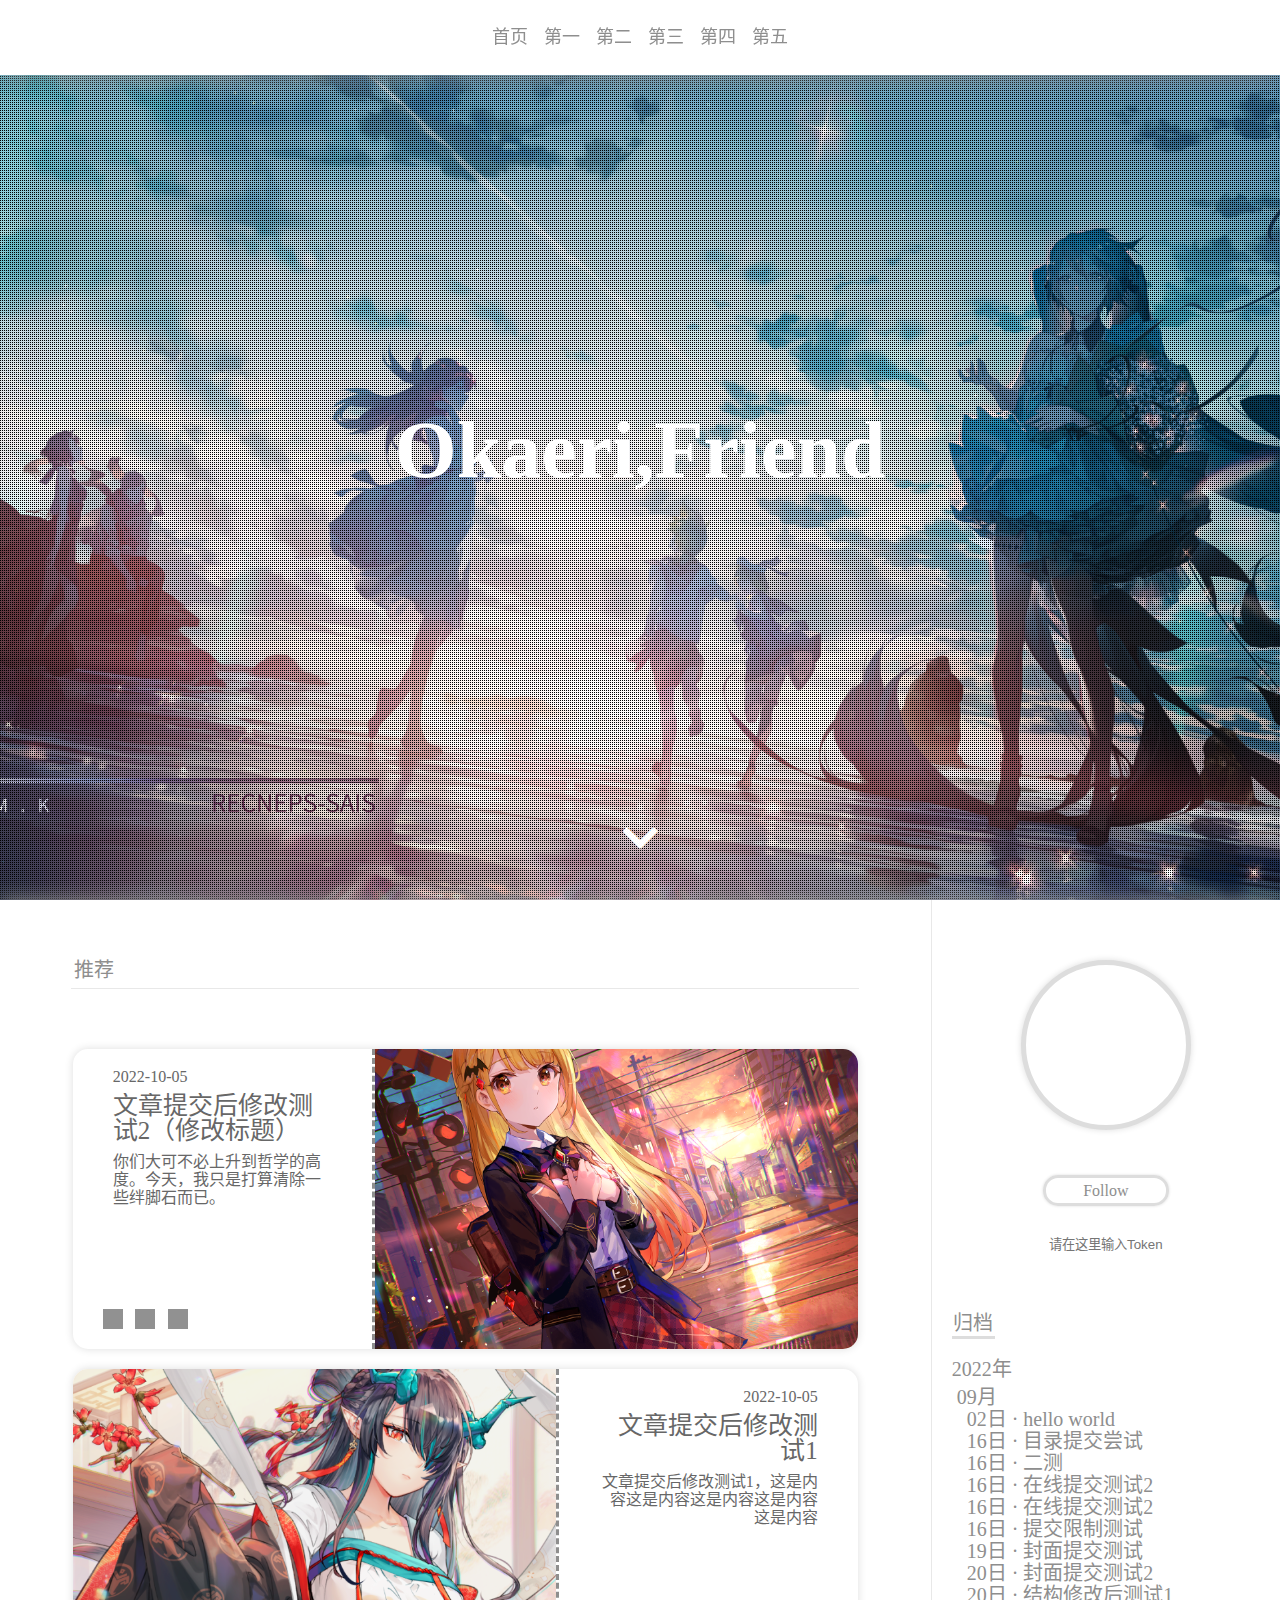
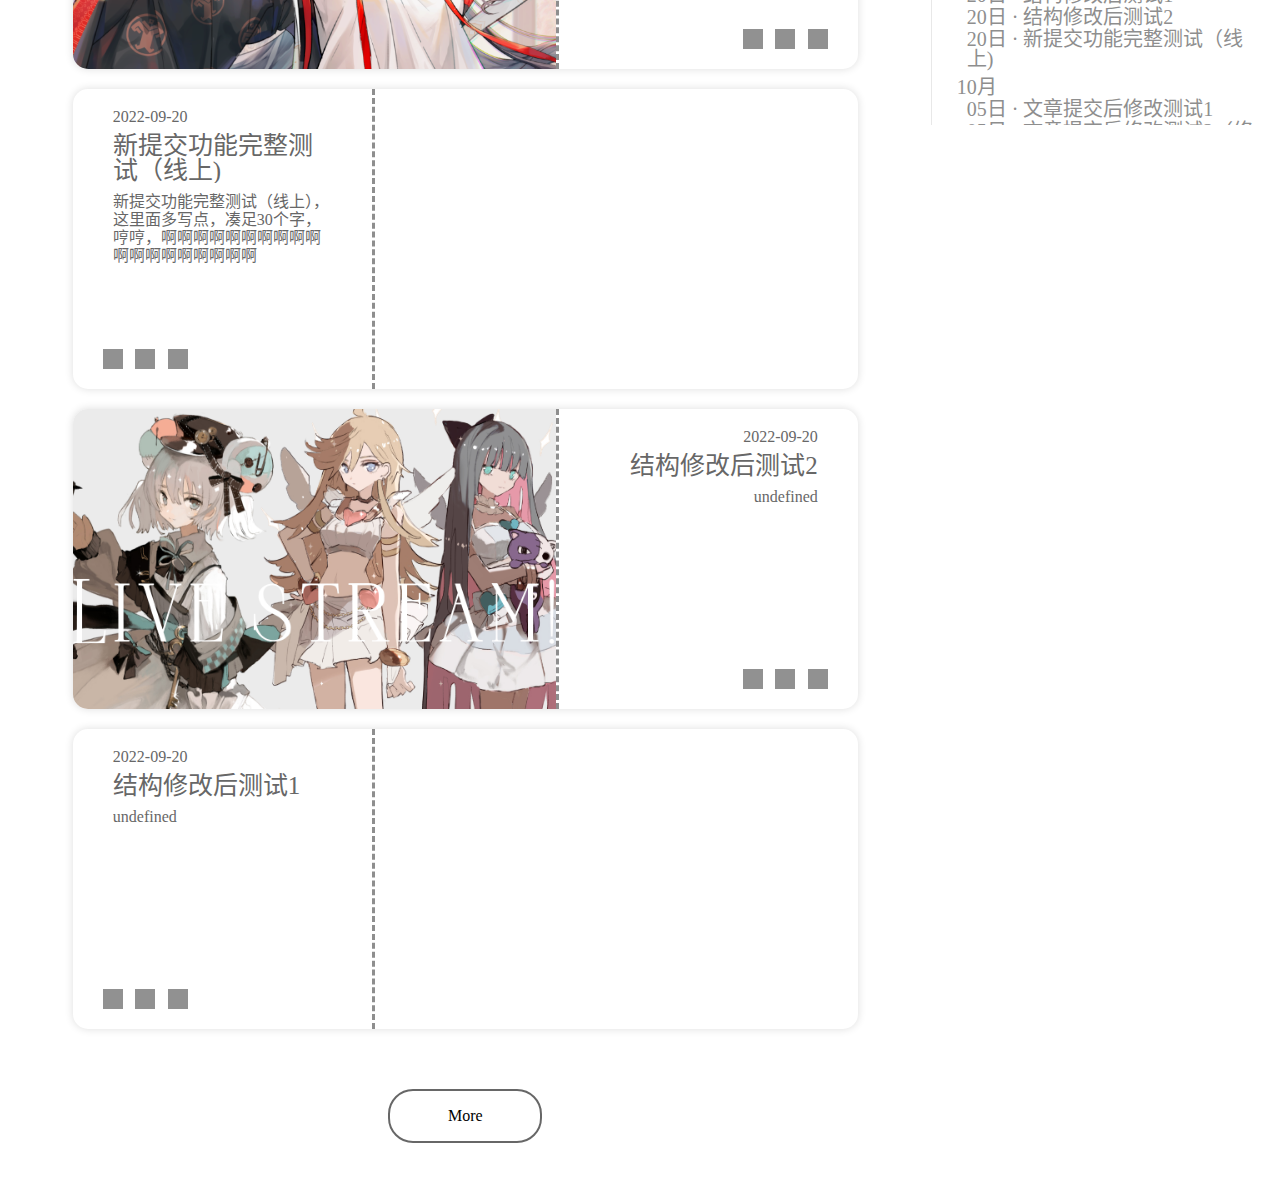
==== commit 35aa36a4: "修改" ====
--- a/index.html
+++ b/index.html
@@ -5,6 +5,7 @@
     <meta charset="UTF-8">
     <meta http-equiv="X-UA-Compatible" content="IE=edge">
     <meta name="viewport" content="width=device-width, initial-scale=1.0">
+    <!-- <link rel="shortcut icon" href="/favicon.ico" type="image/x-icon"> -->
     <title></title>
     <script src="./js/jquery.min.js" type="text/javascript" charset="utf-8"></script>
     <!-- <script src="./paper/index.json" type="text/javascript" charset="utf-8"></script> -->
